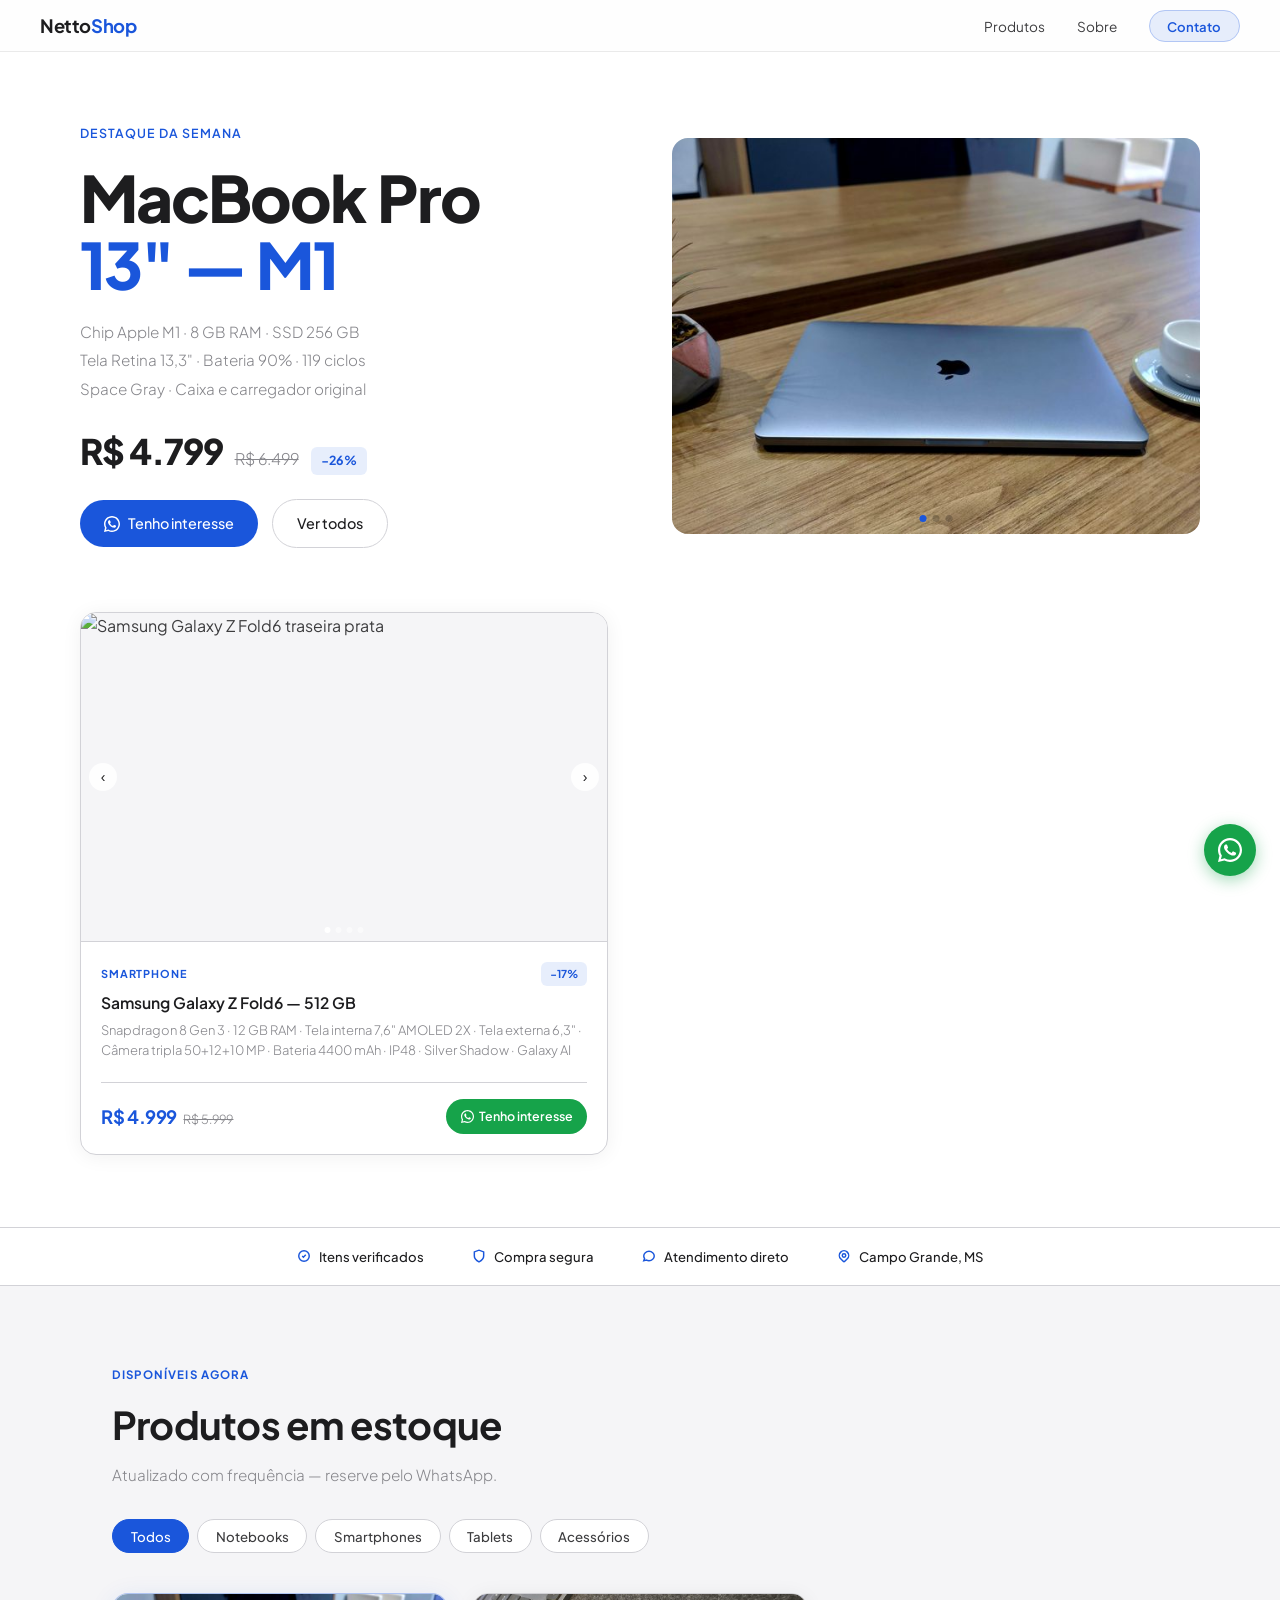
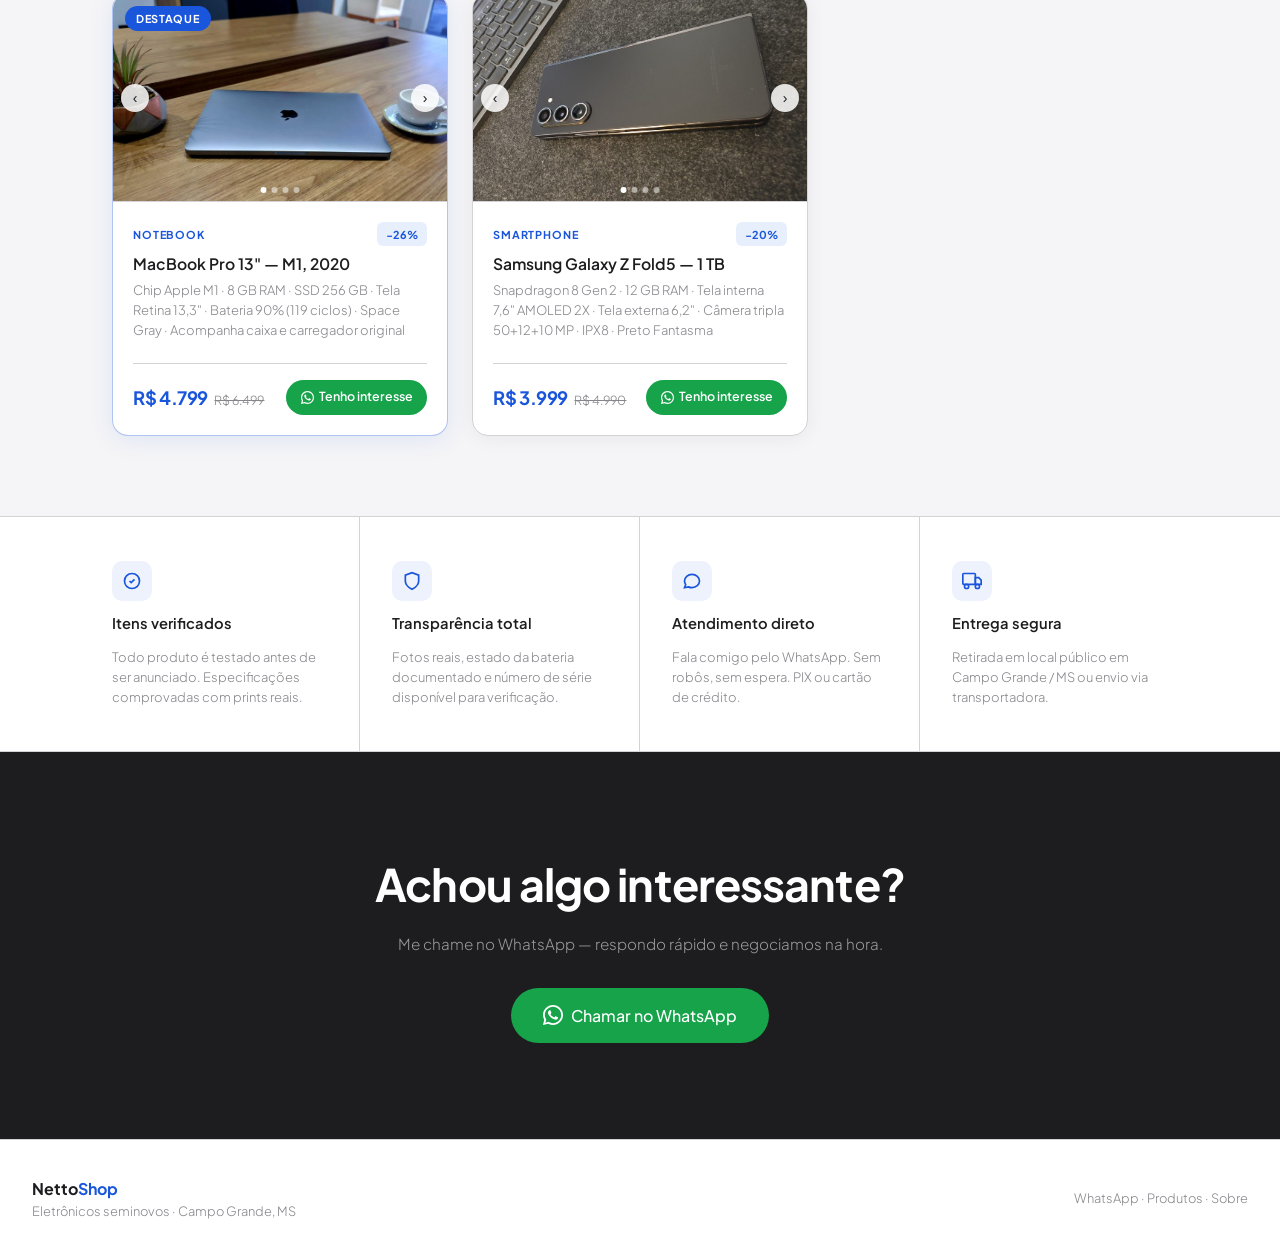
==== index.html @ ba246b99 "Update index.html" ====
<!DOCTYPE html>
<html lang="pt-BR">
<head>
<meta charset="UTF-8">
<meta name="viewport" content="width=device-width, initial-scale=1.0">
<title>NettoShop — Eletrônicos Seminovos</title>
<link rel="preconnect" href="https://fonts.googleapis.com">
<link href="https://fonts.googleapis.com/css2?family=Plus+Jakarta+Sans:wght@300;400;500;600;700;800&display=swap" rel="stylesheet">
<style>
*, *::before, *::after { box-sizing: border-box; margin: 0; padding: 0; }
:root {
  --bg:#f5f5f7; --surface:#ffffff; --text-h:#1d1d1f; --text-b:#3d3d3f; --text-m:#86868b;
  --border:#d2d2d7; --accent:#1A56DB; --accent-h:#1648C0; --accent-rgb:26,86,219;
  --green:#16a34a; --green-h:#15803d;
  --shadow:0 2px 20px rgba(0,0,0,0.06); --shadow-h:0 8px 40px rgba(0,0,0,0.10);
  --r:16px; --font:'Plus Jakarta Sans',-apple-system,BlinkMacSystemFont,sans-serif;
}
html { scroll-behavior:smooth; }
body { background:var(--bg); color:var(--text-b); font-family:var(--font); font-weight:400; line-height:1.6; -webkit-font-smoothing:antialiased; }

/* NAV */
nav { position:sticky; top:0; z-index:200; background:rgba(255,255,255,0.85); backdrop-filter:saturate(180%) blur(20px); -webkit-backdrop-filter:saturate(180%) blur(20px); border-bottom:1px solid rgba(0,0,0,0.08); padding:0 2.5rem; height:52px; display:flex; align-items:center; justify-content:space-between; }
.logo { font-size:1.15rem; font-weight:700; letter-spacing:-0.4px; color:var(--text-h); text-decoration:none; }
.logo em { font-style:normal; color:var(--accent); }
.nav-links { display:flex; gap:2rem; list-style:none; }
.nav-links a { color:var(--text-b); text-decoration:none; font-size:0.85rem; font-weight:400; transition:color .15s; }
.nav-links a:hover { color:var(--text-h); }
.nav-cta { background:rgba(var(--accent-rgb),.1) !important; color:var(--accent) !important; font-size:0.82rem !important; font-weight:600 !important; padding:0.42rem 1.1rem; border-radius:999px; border:1.5px solid rgba(var(--accent-rgb),.25) !important; transition:all .15s !important; }
.nav-cta:hover { background:rgba(var(--accent-rgb),.16) !important; }

/* HERO PRODUTO */
.hero-product { background:var(--surface); border-bottom:1px solid var(--border); padding:4.5rem 2.5rem; }
.hero-product-inner { max-width:1120px; margin:0 auto; display:grid; grid-template-columns:1fr 1fr; gap:4rem; align-items:center; }
.hero-text { display:flex; flex-direction:column; gap:1.25rem; }
.hero-eyebrow { font-size:0.78rem; font-weight:600; letter-spacing:0.08em; text-transform:uppercase; color:var(--accent); }
.hero-text h1 { font-size:clamp(2.4rem,5vw,4rem); font-weight:800; letter-spacing:-0.03em; color:var(--text-h); line-height:1.05; }
.hero-text h1 span { color:var(--accent); }
.hero-text p { font-size:0.95rem; font-weight:300; color:var(--text-m); line-height:1.85; }
.hero-price-row { display:flex; align-items:baseline; gap:0.75rem; flex-wrap:wrap; }
.hero-price { font-size:2.2rem; font-weight:800; color:var(--text-h); letter-spacing:-0.03em; }
.hero-price-old { font-size:1rem; color:var(--text-m); text-decoration:line-through; font-weight:300; }
.hero-disc { background:rgba(var(--accent-rgb),.1); color:var(--accent); font-size:0.78rem; font-weight:700; padding:0.25rem 0.65rem; border-radius:6px; }
.hero-actions { display:flex; gap:0.85rem; flex-wrap:wrap; align-items:center; }
.hero-img-wrap { border-radius:var(--r); overflow:hidden; background:var(--bg); aspect-ratio:4/3; position:relative; cursor:zoom-in; }
.hero-img-wrap img { width:100%; height:100%; object-fit:cover; transition:transform .4s; }
.hero-img-wrap:hover img { transform:scale(1.03); }
.hero-dots { position:absolute; bottom:12px; left:50%; transform:translateX(-50%); display:flex; gap:6px; }
.hd { width:7px; height:7px; border-radius:50%; background:rgba(0,0,0,0.2); cursor:pointer; transition:background .2s; }
.hd.active { background:var(--accent); }

/* BUTTONS */
.btn { display:inline-flex; align-items:center; justify-content:center; gap:0.5rem; font-family:var(--font); font-size:0.9rem; font-weight:500; padding:0.75rem 1.5rem; border-radius:999px; text-decoration:none; border:none; cursor:pointer; transition:all .18s; }
.btn-accent { background:var(--accent); color:#fff; }
.btn-accent:hover { background:var(--accent-h); transform:translateY(-1px); }
.btn-ghost { background:transparent; color:var(--text-h); border:1.5px solid var(--border); }
.btn-ghost:hover { border-color:rgba(0,0,0,0.3); }
.btn-wa { background:var(--green); color:#fff; }
.btn-wa:hover { background:var(--green-h); transform:translateY(-1px); }

/* TRUST BAR */
.trust-bar { background:var(--surface); border-bottom:1px solid var(--border); padding:1.1rem 2rem; }
.trust-inner { max-width:960px; margin:0 auto; display:flex; justify-content:center; gap:3rem; flex-wrap:wrap; }
.trust-item { display:flex; align-items:center; gap:0.5rem; font-size:0.82rem; color:var(--text-m); }
.trust-item svg { color:var(--accent); flex-shrink:0; }
.trust-item strong { color:var(--text-h); font-weight:500; }

/* SECTION */
.section { max-width:1120px; margin:0 auto; padding:5rem 2rem; }
.sec-label { font-size:0.72rem; font-weight:700; letter-spacing:0.1em; text-transform:uppercase; color:var(--accent); margin-bottom:0.6rem; }
.sec-title { font-size:clamp(1.6rem,3.5vw,2.4rem); font-weight:700; letter-spacing:-0.02em; color:var(--text-h); margin-bottom:0.5rem; }
.sec-sub { color:var(--text-m); font-size:0.95rem; font-weight:300; }

/* FILTERS */
.filters { display:flex; gap:0.5rem; flex-wrap:wrap; margin:2rem 0 2.5rem; }
.f-btn { background:var(--surface); border:1px solid var(--border); color:var(--text-b); font-family:var(--font); font-size:0.83rem; font-weight:500; padding:0.45rem 1.1rem; border-radius:999px; cursor:pointer; transition:all .18s; }
.f-btn:hover { border-color:var(--accent); color:var(--accent); }
.f-btn.active { background:var(--accent); border-color:var(--accent); color:#fff; }

/* GRID */
.grid { display:grid; grid-template-columns:repeat(auto-fill,minmax(300px,1fr)); gap:1.5rem; }

/* CARD */
.card { background:var(--surface); border:1px solid var(--border); border-radius:var(--r); overflow:hidden; display:flex; flex-direction:column; transition:box-shadow .25s,transform .25s; box-shadow:var(--shadow); }
.card:hover { box-shadow:var(--shadow-h); transform:translateY(-3px); }
.card.featured { border-color:rgba(var(--accent-rgb),.35); box-shadow:0 4px 24px rgba(var(--accent-rgb),.1); }
.card.sold { opacity:0.55; pointer-events:none; }

.card-gallery { position:relative; aspect-ratio:16/10; overflow:hidden; border-bottom:1px solid var(--border); background:var(--bg); cursor:zoom-in; }
.card-gallery img { position:absolute; inset:0; width:100%; height:100%; object-fit:cover; opacity:0; transition:opacity .35s; }
.card-gallery img.active { opacity:1; }
.gallery-dots { position:absolute; bottom:8px; left:50%; transform:translateX(-50%); display:flex; gap:5px; }
.gdot { width:6px; height:6px; border-radius:50%; background:rgba(255,255,255,0.5); cursor:pointer; transition:background .2s; }
.gdot.active { background:#fff; }
.gallery-arrow { position:absolute; top:50%; transform:translateY(-50%); background:rgba(255,255,255,0.85); border:none; border-radius:50%; width:28px; height:28px; display:flex; align-items:center; justify-content:center; cursor:pointer; font-size:14px; color:var(--text-h); transition:background .18s; z-index:2; }
.gallery-arrow:hover { background:#fff; }
.gallery-arrow.prev { left:8px; }
.gallery-arrow.next { right:8px; }
.featured-badge { position:absolute; top:12px; left:12px; background:var(--accent); color:#fff; font-size:0.68rem; font-weight:700; letter-spacing:0.06em; text-transform:uppercase; padding:0.25rem 0.7rem; border-radius:999px; z-index:3; }

.card-body { padding:1.25rem; flex:1; display:flex; flex-direction:column; gap:0.4rem; }
.card-top { display:flex; align-items:center; justify-content:space-between; }
.card-cat { font-size:0.68rem; font-weight:700; letter-spacing:0.08em; text-transform:uppercase; color:var(--accent); }
.discount-badge { background:rgba(var(--accent-rgb),.1); color:var(--accent); font-size:0.68rem; font-weight:700; padding:0.2rem 0.55rem; border-radius:6px; }
.card h3 { font-size:0.98rem; font-weight:600; color:var(--text-h); line-height:1.35; }
.card-spec { color:var(--text-m); font-size:0.81rem; font-weight:300; line-height:1.55; flex:1; }
.card-footer { margin-top:1rem; padding-top:1rem; border-top:1px solid var(--border); display:flex; align-items:center; justify-content:space-between; gap:0.75rem; }
.price-wrap { display:flex; align-items:baseline; gap:0.4rem; }
.price { font-size:1.15rem; font-weight:700; color:var(--accent); letter-spacing:-0.02em; }
.price-old { font-size:0.78rem; color:var(--text-m); text-decoration:line-through; font-weight:300; }
.btn-card { display:inline-flex; align-items:center; gap:0.3rem; background:var(--green); color:#fff; font-family:var(--font); font-size:0.78rem; font-weight:600; padding:0.48rem 0.9rem; border-radius:999px; text-decoration:none; border:none; cursor:pointer; transition:background .18s,transform .18s; white-space:nowrap; }
.btn-card:hover { background:var(--green-h); transform:scale(1.03); }

/* FEATURES */
.features-bg { background:var(--surface); border-top:1px solid var(--border); border-bottom:1px solid var(--border); }
.features-grid { display:grid; grid-template-columns:repeat(auto-fit,minmax(200px,1fr)); max-width:1120px; margin:0 auto; }
.feat { padding:2.75rem 2rem; border-right:1px solid var(--border); display:flex; flex-direction:column; align-items:flex-start; gap:0.7rem; }
.feat:last-child { border-right:none; }
.feat-icon { width:40px; height:40px; border-radius:10px; background:rgba(var(--accent-rgb),.08); display:flex; align-items:center; justify-content:center; color:var(--accent); }
.feat h4 { font-size:0.92rem; font-weight:600; color:var(--text-h); }
.feat p { font-size:0.81rem; color:var(--text-m); font-weight:300; line-height:1.55; }

/* CTA */
.cta-final { background:var(--text-h); text-align:center; padding:6rem 2rem; color:#fff; }
.cta-final h2 { font-size:clamp(1.8rem,4vw,2.8rem); font-weight:700; letter-spacing:-0.02em; margin-bottom:0.75rem; }
.cta-final p { color:rgba(255,255,255,0.55); margin-bottom:2rem; font-weight:300; font-size:0.95rem; }

/* FOOTER */
footer { background:var(--surface); border-top:1px solid var(--border); padding:2.25rem 2rem; display:flex; align-items:center; justify-content:space-between; flex-wrap:wrap; gap:1rem; }
.footer-logo { font-size:1rem; font-weight:700; color:var(--text-h); }
.footer-logo em { font-style:normal; color:var(--accent); }
footer p { font-size:0.8rem; color:var(--text-m); font-weight:300; }
footer a { color:var(--text-m); text-decoration:none; }
footer a:hover { color:var(--text-h); }

/* WA FLOAT */
.wa-float { position:fixed; bottom:1.5rem; right:1.5rem; z-index:999; width:52px; height:52px; border-radius:50%; background:var(--green); display:flex; align-items:center; justify-content:center; box-shadow:0 4px 16px rgba(22,163,74,.4); text-decoration:none; transition:transform .2s; }
.wa-float:hover { transform:scale(1.1); }

/* LIGHTBOX */
.lightbox { position:fixed; inset:0; z-index:9999; background:rgba(0,0,0,0.92); display:none; align-items:center; justify-content:center; cursor:zoom-out; }
.lightbox.open { display:flex; animation:lbIn .2s ease; }
@keyframes lbIn { from{opacity:0} to{opacity:1} }
.lightbox img { max-width:92vw; max-height:88vh; object-fit:contain; border-radius:8px; cursor:default; }
.lb-close { position:fixed; top:1.25rem; right:1.5rem; width:36px; height:36px; border-radius:50%; background:rgba(255,255,255,0.15); border:none; color:#fff; font-size:1.2rem; cursor:pointer; display:flex; align-items:center; justify-content:center; transition:background .18s; }
.lb-close:hover { background:rgba(255,255,255,0.28); }
.lb-prev, .lb-next { position:fixed; top:50%; transform:translateY(-50%); background:rgba(255,255,255,0.15); border:none; color:#fff; font-size:1.5rem; width:44px; height:44px; border-radius:50%; cursor:pointer; display:flex; align-items:center; justify-content:center; transition:background .18s; }
.lb-prev { left:1.25rem; } .lb-next { right:1.25rem; }
.lb-prev:hover, .lb-next:hover { background:rgba(255,255,255,0.28); }
.lb-counter { position:fixed; bottom:1.25rem; left:50%; transform:translateX(-50%); color:rgba(255,255,255,0.6); font-size:0.82rem; }

/* RESPONSIVE */
@media(max-width:800px){
  .hero-product-inner { grid-template-columns:1fr; gap:2rem; }
  .hero-product { padding:3rem 1.25rem; }
  .hero-img-wrap { max-width:460px; margin:0 auto; width:100%; }
}
@media(max-width:700px){
  nav { padding:0 1.25rem; } .nav-links { display:none; }
  .section { padding:3.5rem 1.25rem; }
  .grid { grid-template-columns:1fr 1fr; gap:1rem; }
  .feat { border-right:none; border-bottom:1px solid var(--border); padding:2rem 1.25rem; }
  .feat:last-child { border-bottom:none; }
  footer { flex-direction:column; text-align:center; }
  .trust-inner { gap:1.25rem; }
}
@media(max-width:420px){ .grid { grid-template-columns:1fr; } }

@keyframes fadeUp{from{opacity:0;transform:translateY(18px)}to{opacity:1;transform:translateY(0)}}
.hero-eyebrow{animation:fadeUp .5s ease both}
.hero-text h1{animation:fadeUp .5s .08s ease both}
.hero-text p{animation:fadeUp .5s .16s ease both}
.hero-price-row{animation:fadeUp .5s .22s ease both}
.hero-actions{animation:fadeUp .5s .28s ease both}
.hero-img-wrap{animation:fadeUp .6s .1s ease both}
</style>
</head>
<body>

<!-- NAV -->
<nav>
  <a href="#" class="logo">Netto<em>Shop</em></a>
  <ul class="nav-links">
    <li><a href="#produtos">Produtos</a></li>
    <li><a href="#sobre">Sobre</a></li>
    <li><a href="https://wa.me/5567999778448?text=Olá! Vi o NettoShop e gostaria de saber mais." target="_blank" class="nav-cta">Contato</a></li>
  </ul>
</nav>

<!-- HERO PRODUTO — MacBook Pro M1 -->
<section class="hero-product">
  <div class="hero-product-inner">
    <div class="hero-text">
      <span class="hero-eyebrow">Destaque da semana</span>
      <h1>MacBook Pro<br><span>13" — M1</span></h1>
      <p>Chip Apple M1 · 8 GB RAM · SSD 256 GB<br>Tela Retina 13,3" · Bateria 90% · 119 ciclos<br>Space Gray · Caixa e carregador original</p>
      <div class="hero-price-row">
        <span class="hero-price">R$ 4.799</span>
        <span class="hero-price-old">R$ 6.499</span>
        <span class="hero-disc">−26%</span>
      </div>
      <div class="hero-actions">
        <a href="https://wa.me/5567999778448?text=Olá, Horace! Tenho interesse no MacBook Pro M1 13%22 — R$4.799." target="_blank" class="btn btn-accent">
          <svg width="16" height="16" viewBox="0 0 24 24" fill="currentColor"><path d="M17.472 14.382c-.297-.149-1.758-.867-2.03-.967-.273-.099-.471-.148-.67.15-.197.297-.767.966-.94 1.164-.173.199-.347.223-.644.075-.297-.15-1.255-.463-2.39-1.475-.883-.788-1.48-1.761-1.653-2.059-.173-.297-.018-.458.13-.606.134-.133.298-.347.446-.52.149-.174.198-.298.298-.497.099-.198.05-.371-.025-.52-.075-.149-.669-1.612-.916-2.207-.242-.579-.487-.5-.669-.51-.173-.008-.371-.01-.57-.01-.198 0-.52.074-.792.372-.272.297-1.04 1.016-1.04 2.479 0 1.462 1.065 2.875 1.213 3.074.149.198 2.096 3.2 5.077 4.487.709.306 1.262.489 1.694.625.712.227 1.36.195 1.871.118.571-.085 1.758-.719 2.006-1.413.248-.694.248-1.289.173-1.413-.074-.124-.272-.198-.57-.347z"/><path d="M12 0C5.373 0 0 5.373 0 12c0 2.091.536 4.06 1.479 5.775L0 24l6.388-1.448A11.934 11.934 0 0012 24c6.627 0 12-5.373 12-12S18.627 0 12 0zm0 21.818a9.817 9.817 0 01-5.002-1.372l-.359-.214-3.72.976.99-3.624-.234-.373A9.818 9.818 0 012.182 12C2.182 6.58 6.58 2.182 12 2.182S21.818 6.58 21.818 12 17.42 21.818 12 21.818z"/></svg>
          Tenho interesse
        </a>
        <a href="#produtos" class="btn btn-ghost">Ver todos</a>
      </div>
    </div>
    <div class="hero-img-wrap" onclick="cycleHeroImg()">
      <img src="macbook-fechado.jpg" alt="MacBook Pro M1" id="hero-img">
      <div class="hero-dots">
        <span class="hd active" onclick="setHeroImg(0,event)"></span>
        <span class="hd" onclick="setHeroImg(1,event)"></span>
        <span class="hd" onclick="setHeroImg(2,event)"></span>
      </div>
    </div>

    <!-- Samsung Galaxy Z Fold6 -->
    <div class="card" data-cat="smartphone" data-price="4999" data-orig="5999">
      <div class="card-gallery" id="gal-2">
        <img src="zfold6-1.jpg" alt="Samsung Galaxy Z Fold6 traseira prata" class="active">
        <img src="zfold6-2.jpg" alt="Samsung Galaxy Z Fold6 tela externa">
        <img src="zfold6-3.jpg" alt="Samsung Galaxy Z Fold6 tela interna aberta">
        <img src="zfold6-4.jpg" alt="Samsung Galaxy Z Fold6 lateral">
        <button class="gallery-arrow prev" onclick="galPrev('gal-2',event)">&#8249;</button>
        <button class="gallery-arrow next" onclick="galNext('gal-2',event)">&#8250;</button>
        <div class="gallery-dots">
          <div class="gdot active" onclick="galGo('gal-2',0,event)"></div>
          <div class="gdot" onclick="galGo('gal-2',1,event)"></div>
          <div class="gdot" onclick="galGo('gal-2',2,event)"></div>
          <div class="gdot" onclick="galGo('gal-2',3,event)"></div>
        </div>
      </div>
      <div class="card-body">
        <div class="card-top"><span class="card-cat">Smartphone</span><span class="discount-badge">−17%</span></div>
        <h3>Samsung Galaxy Z Fold6 — 512 GB</h3>
        <p class="card-spec">Snapdragon 8 Gen 3 · 12 GB RAM · Tela interna 7,6" AMOLED 2X · Tela externa 6,3" · Câmera tripla 50+12+10 MP · Bateria 4400 mAh · IP48 · Silver Shadow · Galaxy AI</p>
        <div class="card-footer">
          <div class="price-wrap"><span class="price">R$ 4.999</span><span class="price-old">R$ 5.999</span></div>
          <a href="https://wa.me/5567999778448?text=Olá, Horace! Tenho interesse no Samsung Galaxy Z Fold6 512GB — R$4.999." target="_blank" class="btn-card">
            <svg width="13" height="13" viewBox="0 0 24 24" fill="currentColor"><path d="M17.472 14.382c-.297-.149-1.758-.867-2.03-.967-.273-.099-.471-.148-.67.15-.197.297-.767.966-.94 1.164-.173.199-.347.223-.644.075-.297-.15-1.255-.463-2.39-1.475-.883-.788-1.48-1.761-1.653-2.059-.173-.297-.018-.458.13-.606.134-.133.298-.347.446-.52.149-.174.198-.298.298-.497.099-.198.05-.371-.025-.52-.075-.149-.669-1.612-.916-2.207-.242-.579-.487-.5-.669-.51-.173-.008-.371-.01-.57-.01-.198 0-.52.074-.792.372-.272.297-1.04 1.016-1.04 2.479 0 1.462 1.065 2.875 1.213 3.074.149.198 2.096 3.2 5.077 4.487.709.306 1.262.489 1.694.625.712.227 1.36.195 1.871.118.571-.085 1.758-.719 2.006-1.413.248-.694.248-1.289.173-1.413-.074-.124-.272-.198-.57-.347z"/><path d="M12 0C5.373 0 0 5.373 0 12c0 2.091.536 4.06 1.479 5.775L0 24l6.388-1.448A11.934 11.934 0 0012 24c6.627 0 12-5.373 12-12S18.627 0 12 0zm0 21.818a9.817 9.817 0 01-5.002-1.372l-.359-.214-3.72.976.99-3.624-.234-.373A9.818 9.818 0 012.182 12C2.182 6.58 6.58 2.182 12 2.182S21.818 6.58 21.818 12 17.42 21.818 12 21.818z"/></svg>
            Tenho interesse
          </a>
        </div>
      </div>
    </div>

  </div>
</section>

<!-- TRUST BAR -->
<div class="trust-bar">
  <div class="trust-inner">
    <span class="trust-item"><svg width="14" height="14" viewBox="0 0 24 24" fill="none" stroke="currentColor" stroke-width="2.5"><path d="M9 12l2 2 4-4m6 2a9 9 0 11-18 0 9 9 0 0118 0z"/></svg><strong>Itens verificados</strong></span>
    <span class="trust-item"><svg width="14" height="14" viewBox="0 0 24 24" fill="none" stroke="currentColor" stroke-width="2.5"><path d="M12 22s8-4 8-10V5l-8-3-8 3v7c0 6 8 10 8 10z"/></svg><strong>Compra segura</strong></span>
    <span class="trust-item"><svg width="14" height="14" viewBox="0 0 24 24" fill="none" stroke="currentColor" stroke-width="2.5"><path d="M8 12h.01M12 12h.01M16 12h.01M21 12c0 4.418-4.03 8-9 8a9.863 9.863 0 01-4.255-.949L3 20l1.395-3.72C3.512 15.042 3 13.574 3 12c0-4.418 4.03-8 9-8s9 3.582 9 8z"/></svg><strong>Atendimento direto</strong></span>
    <span class="trust-item"><svg width="14" height="14" viewBox="0 0 24 24" fill="none" stroke="currentColor" stroke-width="2.5"><path d="M17.657 16.657L13.414 20.9a2 2 0 01-2.827 0l-4.244-4.243a8 8 0 1111.314 0z"/><path d="M15 11a3 3 0 11-6 0 3 3 0 016 0z"/></svg><strong>Campo Grande, MS</strong></span>
  </div>
</div>

<!-- PRODUTOS -->
<section class="section" id="produtos">
  <p class="sec-label">Disponíveis agora</p>
  <h2 class="sec-title">Produtos em estoque</h2>
  <p class="sec-sub">Atualizado com frequência — reserve pelo WhatsApp.</p>
  <div class="filters">
    <button class="f-btn active" onclick="filtrar('todos',this)">Todos</button>
    <button class="f-btn" onclick="filtrar('notebook',this)">Notebooks</button>
    <button class="f-btn" onclick="filtrar('smartphone',this)">Smartphones</button>
    <button class="f-btn" onclick="filtrar('tablet',this)">Tablets</button>
    <button class="f-btn" onclick="filtrar('acessorio',this)">Acessórios</button>
  </div>
  <div class="grid" id="grid">

    <!-- MacBook Pro M1 -->
    <div class="card featured" data-cat="notebook" data-price="4799" data-orig="6499">
      <div class="card-gallery" id="gal-0">
        <span class="featured-badge">Destaque</span>
        <img src="macbook-fechado.jpg" alt="MacBook Pro M1 fechado" class="active">
        <img src="macbook-aberto.jpg" alt="MacBook Pro M1 aberto">
        <img src="macbook-info.jpg" alt="Especificações MacBook Pro M1">
        <img src="macbook-bateria.jpg" alt="Bateria MacBook Pro M1">
        <button class="gallery-arrow prev" onclick="galPrev('gal-0',event)">&#8249;</button>
        <button class="gallery-arrow next" onclick="galNext('gal-0',event)">&#8250;</button>
        <div class="gallery-dots">
          <div class="gdot active" onclick="galGo('gal-0',0,event)"></div>
          <div class="gdot" onclick="galGo('gal-0',1,event)"></div>
          <div class="gdot" onclick="galGo('gal-0',2,event)"></div>
          <div class="gdot" onclick="galGo('gal-0',3,event)"></div>
        </div>
      </div>
      <div class="card-body">
        <div class="card-top"><span class="card-cat">Notebook</span><span class="discount-badge">−26%</span></div>
        <h3>MacBook Pro 13" — M1, 2020</h3>
        <p class="card-spec">Chip Apple M1 · 8 GB RAM · SSD 256 GB · Tela Retina 13,3" · Bateria 90% (119 ciclos) · Space Gray · Acompanha caixa e carregador original</p>
        <div class="card-footer">
          <div class="price-wrap"><span class="price">R$ 4.799</span><span class="price-old">R$ 6.499</span></div>
          <a href="https://wa.me/5567999778448?text=Olá, Horace! Tenho interesse no MacBook Pro M1 13%22 — R$4.799." target="_blank" class="btn-card"><svg width="13" height="13" viewBox="0 0 24 24" fill="currentColor"><path d="M17.472 14.382c-.297-.149-1.758-.867-2.03-.967-.273-.099-.471-.148-.67.15-.197.297-.767.966-.94 1.164-.173.199-.347.223-.644.075-.297-.15-1.255-.463-2.39-1.475-.883-.788-1.48-1.761-1.653-2.059-.173-.297-.018-.458.13-.606.134-.133.298-.347.446-.52.149-.174.198-.298.298-.497.099-.198.05-.371-.025-.52-.075-.149-.669-1.612-.916-2.207-.242-.579-.487-.5-.669-.51-.173-.008-.371-.01-.57-.01-.198 0-.52.074-.792.372-.272.297-1.04 1.016-1.04 2.479 0 1.462 1.065 2.875 1.213 3.074.149.198 2.096 3.2 5.077 4.487.709.306 1.262.489 1.694.625.712.227 1.36.195 1.871.118.571-.085 1.758-.719 2.006-1.413.248-.694.248-1.289.173-1.413-.074-.124-.272-.198-.57-.347z"/><path d="M12 0C5.373 0 0 5.373 0 12c0 2.091.536 4.06 1.479 5.775L0 24l6.388-1.448A11.934 11.934 0 0012 24c6.627 0 12-5.373 12-12S18.627 0 12 0zm0 21.818a9.817 9.817 0 01-5.002-1.372l-.359-.214-3.72.976.99-3.624-.234-.373A9.818 9.818 0 012.182 12C2.182 6.58 6.58 2.182 12 2.182S21.818 6.58 21.818 12 17.42 21.818 12 21.818z"/></svg>Tenho interesse</a>
        </div>
      </div>
    </div>

    <!-- Samsung Galaxy Z Fold5 -->
    <div class="card" data-cat="smartphone" data-price="3999" data-orig="4990">
      <div class="card-gallery" id="gal-1">
        <img src="zfold5-traseira.jpg" alt="Samsung Galaxy Z Fold5 traseira" class="active">
        <img src="zfold5-frente.jpg" alt="Samsung Galaxy Z Fold5 frente">
        <img src="zfold5-aberto.jpg" alt="Samsung Galaxy Z Fold5 aberto tela interna">
        <img src="zfold5-aberto2.jpg" alt="Samsung Galaxy Z Fold5 aberto completo">
        <button class="gallery-arrow prev" onclick="galPrev('gal-1',event)">&#8249;</button>
        <button class="gallery-arrow next" onclick="galNext('gal-1',event)">&#8250;</button>
        <div class="gallery-dots">
          <div class="gdot active" onclick="galGo('gal-1',0,event)"></div>
          <div class="gdot" onclick="galGo('gal-1',1,event)"></div>
          <div class="gdot" onclick="galGo('gal-1',2,event)"></div>
          <div class="gdot" onclick="galGo('gal-1',3,event)"></div>
        </div>
      </div>
      <div class="card-body">
        <div class="card-top"><span class="card-cat">Smartphone</span><span class="discount-badge">−20%</span></div>
        <h3>Samsung Galaxy Z Fold5 — 1 TB</h3>
        <p class="card-spec">Snapdragon 8 Gen 2 · 12 GB RAM · Tela interna 7,6" AMOLED 2X · Tela externa 6,2" · Câmera tripla 50+12+10 MP · IPX8 · Preto Fantasma</p>
        <div class="card-footer">
          <div class="price-wrap"><span class="price">R$ 3.999</span><span class="price-old">R$ 4.990</span></div>
          <a href="https://wa.me/5567999778448?text=Olá, Horace! Tenho interesse no Samsung Galaxy Z Fold5 1TB — R$3.999." target="_blank" class="btn-card"><svg width="13" height="13" viewBox="0 0 24 24" fill="currentColor"><path d="M17.472 14.382c-.297-.149-1.758-.867-2.03-.967-.273-.099-.471-.148-.67.15-.197.297-.767.966-.94 1.164-.173.199-.347.223-.644.075-.297-.15-1.255-.463-2.39-1.475-.883-.788-1.48-1.761-1.653-2.059-.173-.297-.018-.458.13-.606.134-.133.298-.347.446-.52.149-.174.198-.298.298-.497.099-.198.05-.371-.025-.52-.075-.149-.669-1.612-.916-2.207-.242-.579-.487-.5-.669-.51-.173-.008-.371-.01-.57-.01-.198 0-.52.074-.792.372-.272.297-1.04 1.016-1.04 2.479 0 1.462 1.065 2.875 1.213 3.074.149.198 2.096 3.2 5.077 4.487.709.306 1.262.489 1.694.625.712.227 1.36.195 1.871.118.571-.085 1.758-.719 2.006-1.413.248-.694.248-1.289.173-1.413-.074-.124-.272-.198-.57-.347z"/><path d="M12 0C5.373 0 0 5.373 0 12c0 2.091.536 4.06 1.479 5.775L0 24l6.388-1.448A11.934 11.934 0 0012 24c6.627 0 12-5.373 12-12S18.627 0 12 0zm0 21.818a9.817 9.817 0 01-5.002-1.372l-.359-.214-3.72.976.99-3.624-.234-.373A9.818 9.818 0 012.182 12C2.182 6.58 6.58 2.182 12 2.182S21.818 6.58 21.818 12 17.42 21.818 12 21.818z"/></svg>Tenho interesse</a>
        </div>
      </div>
    </div>

  </div>
</section>

<!-- FEATURES -->
<div class="features-bg" id="sobre">
  <div class="features-grid">
    <div class="feat">
      <div class="feat-icon"><svg width="20" height="20" viewBox="0 0 24 24" fill="none" stroke="currentColor" stroke-width="2"><path d="M9 12l2 2 4-4m6 2a9 9 0 11-18 0 9 9 0 0118 0z"/></svg></div>
      <h4>Itens verificados</h4>
      <p>Todo produto é testado antes de ser anunciado. Especificações comprovadas com prints reais.</p>
    </div>
    <div class="feat">
      <div class="feat-icon"><svg width="20" height="20" viewBox="0 0 24 24" fill="none" stroke="currentColor" stroke-width="2"><path d="M12 22s8-4 8-10V5l-8-3-8 3v7c0 6 8 10 8 10z"/></svg></div>
      <h4>Transparência total</h4>
      <p>Fotos reais, estado da bateria documentado e número de série disponível para verificação.</p>
    </div>
    <div class="feat">
      <div class="feat-icon"><svg width="20" height="20" viewBox="0 0 24 24" fill="none" stroke="currentColor" stroke-width="2"><path d="M8 12h.01M12 12h.01M16 12h.01M21 12c0 4.418-4.03 8-9 8a9.863 9.863 0 01-4.255-.949L3 20l1.395-3.72C3.512 15.042 3 13.574 3 12c0-4.418 4.03-8 9-8s9 3.582 9 8z"/></svg></div>
      <h4>Atendimento direto</h4>
      <p>Fala comigo pelo WhatsApp. Sem robôs, sem espera. PIX ou cartão de crédito.</p>
    </div>
    <div class="feat">
      <div class="feat-icon"><svg width="20" height="20" viewBox="0 0 24 24" fill="none" stroke="currentColor" stroke-width="2"><rect x="1" y="3" width="15" height="13" rx="1"/><path d="M16 8h4l3 3v5h-7V8z"/><circle cx="5.5" cy="18.5" r="2.5"/><circle cx="18.5" cy="18.5" r="2.5"/></svg></div>
      <h4>Entrega segura</h4>
      <p>Retirada em local público em Campo Grande / MS ou envio via transportadora.</p>
    </div>
  </div>
</div>

<!-- CTA FINAL -->
<section class="cta-final">
  <h2>Achou algo interessante?</h2>
  <p>Me chame no WhatsApp — respondo rápido e negociamos na hora.</p>
  <a href="https://wa.me/5567999778448?text=Olá, Horace! Vi o NettoShop e gostaria de mais informações." target="_blank" class="btn btn-wa" style="font-size:1rem;padding:0.9rem 2rem;">
    <svg width="20" height="20" viewBox="0 0 24 24" fill="currentColor"><path d="M17.472 14.382c-.297-.149-1.758-.867-2.03-.967-.273-.099-.471-.148-.67.15-.197.297-.767.966-.94 1.164-.173.199-.347.223-.644.075-.297-.15-1.255-.463-2.39-1.475-.883-.788-1.48-1.761-1.653-2.059-.173-.297-.018-.458.13-.606.134-.133.298-.347.446-.52.149-.174.198-.298.298-.497.099-.198.05-.371-.025-.52-.075-.149-.669-1.612-.916-2.207-.242-.579-.487-.5-.669-.51-.173-.008-.371-.01-.57-.01-.198 0-.52.074-.792.372-.272.297-1.04 1.016-1.04 2.479 0 1.462 1.065 2.875 1.213 3.074.149.198 2.096 3.2 5.077 4.487.709.306 1.262.489 1.694.625.712.227 1.36.195 1.871.118.571-.085 1.758-.719 2.006-1.413.248-.694.248-1.289.173-1.413-.074-.124-.272-.198-.57-.347z"/><path d="M12 0C5.373 0 0 5.373 0 12c0 2.091.536 4.06 1.479 5.775L0 24l6.388-1.448A11.934 11.934 0 0012 24c6.627 0 12-5.373 12-12S18.627 0 12 0zm0 21.818a9.817 9.817 0 01-5.002-1.372l-.359-.214-3.72.976.99-3.624-.234-.373A9.818 9.818 0 012.182 12C2.182 6.58 6.58 2.182 12 2.182S21.818 6.58 21.818 12 17.42 21.818 12 21.818z"/></svg>
    Chamar no WhatsApp
  </a>
</section>

<!-- FOOTER -->
<footer>
  <div>
    <div class="footer-logo">Netto<em>Shop</em></div>
    <p>Eletrônicos seminovos · Campo Grande, MS</p>
  </div>
  <p><a href="https://wa.me/5567999778448">WhatsApp</a> · <a href="#produtos">Produtos</a> · <a href="#sobre">Sobre</a></p>
</footer>

<!-- WA FLOAT -->
<a class="wa-float" href="https://wa.me/5567999778448?text=Olá! Vi o NettoShop e quero saber mais." target="_blank">
  <svg width="24" height="24" viewBox="0 0 24 24" fill="white"><path d="M17.472 14.382c-.297-.149-1.758-.867-2.03-.967-.273-.099-.471-.148-.67.15-.197.297-.767.966-.94 1.164-.173.199-.347.223-.644.075-.297-.15-1.255-.463-2.39-1.475-.883-.788-1.48-1.761-1.653-2.059-.173-.297-.018-.458.13-.606.134-.133.298-.347.446-.52.149-.174.198-.298.298-.497.099-.198.05-.371-.025-.52-.075-.149-.669-1.612-.916-2.207-.242-.579-.487-.5-.669-.51-.173-.008-.371-.01-.57-.01-.198 0-.52.074-.792.372-.272.297-1.04 1.016-1.04 2.479 0 1.462 1.065 2.875 1.213 3.074.149.198 2.096 3.2 5.077 4.487.709.306 1.262.489 1.694.625.712.227 1.36.195 1.871.118.571-.085 1.758-.719 2.006-1.413.248-.694.248-1.289.173-1.413-.074-.124-.272-.198-.57-.347z"/><path d="M12 0C5.373 0 0 5.373 0 12c0 2.091.536 4.06 1.479 5.775L0 24l6.388-1.448A11.934 11.934 0 0012 24c6.627 0 12-5.373 12-12S18.627 0 12 0zm0 21.818a9.817 9.817 0 01-5.002-1.372l-.359-.214-3.72.976.99-3.624-.234-.373A9.818 9.818 0 012.182 12C2.182 6.58 6.58 2.182 12 2.182S21.818 6.58 21.818 12 17.42 21.818 12 21.818z"/></svg>
</a>

<!-- LIGHTBOX -->
<div class="lightbox" id="lightbox" onclick="lbClose(event)">
  <button class="lb-close" onclick="closeLb()">&#10005;</button>
  <button class="lb-prev" onclick="lbNav(-1,event)">&#8249;</button>
  <img id="lb-img" src="" alt="">
  <button class="lb-next" onclick="lbNav(1,event)">&#8250;</button>
  <div class="lb-counter" id="lb-counter"></div>
</div>

<script>
// filter
function filtrar(cat, btn) {
  document.querySelectorAll('.f-btn').forEach(b => b.classList.remove('active'));
  btn.classList.add('active');
  document.querySelectorAll('#grid .card').forEach(c => {
    c.style.display = (cat === 'todos' || c.dataset.cat === cat) ? 'flex' : 'none';
  });
}

// gallery
function galSet(id, idx) {
  const g = document.getElementById(id);
  g.querySelectorAll('img').forEach((img,i) => img.classList.toggle('active', i===idx));
  g.querySelectorAll('.gdot').forEach((d,i) => d.classList.toggle('active', i===idx));
  g._idx = idx;
}
function galNext(id,e){ e.stopPropagation(); const g=document.getElementById(id); galSet(id,((g._idx||0)+1)%g.querySelectorAll('img').length); }
function galPrev(id,e){ e.stopPropagation(); const g=document.getElementById(id); const n=g.querySelectorAll('img').length; galSet(id,((g._idx||0)-1+n)%n); }
function galGo(id,i,e){ e.stopPropagation(); galSet(id,i); }
document.querySelectorAll('.card-gallery').forEach(g => { g._idx=0; });

// lightbox
let lbImgs=[], lbIdx=0;
function openLb(imgs,idx){ lbImgs=imgs; lbIdx=idx; document.getElementById('lightbox').classList.add('open'); document.body.style.overflow='hidden'; lbShow(); }
function lbShow(){ document.getElementById('lb-img').src=lbImgs[lbIdx]; document.getElementById('lb-counter').textContent=(lbIdx+1)+' / '+lbImgs.length; }
function lbNav(dir,e){ e.stopPropagation(); lbIdx=(lbIdx+dir+lbImgs.length)%lbImgs.length; lbShow(); }
function closeLb(){ document.getElementById('lightbox').classList.remove('open'); document.body.style.overflow=''; }
function lbClose(e){ if(e.target===document.getElementById('lightbox')) closeLb(); }
document.addEventListener('keydown',e=>{ if(!document.getElementById('lightbox').classList.contains('open')) return; if(e.key==='Escape') closeLb(); if(e.key==='ArrowRight') lbNav(1,e); if(e.key==='ArrowLeft') lbNav(-1,e); });
document.querySelectorAll('.card-gallery').forEach(g=>{
  const imgs=Array.from(g.querySelectorAll('img')).map(i=>i.src);
  g.addEventListener('click',function(e){
    if(e.target.closest('.gallery-arrow')||e.target.classList.contains('gdot')) return;
    openLb(imgs,g._idx||0);
  });
});

// hero image cycle
const heroImgs=['macbook-fechado.jpg','macbook-aberto.jpg','macbook-info.jpg'];
let heroIdx=0;
function setHeroImg(i,e){ if(e){e.stopPropagation();} heroIdx=i; document.getElementById('hero-img').src=heroImgs[i]; document.querySelectorAll('.hd').forEach((d,j)=>d.classList.toggle('active',j===i)); }
function cycleHeroImg(){ heroIdx=(heroIdx+1)%heroImgs.length; setHeroImg(heroIdx,null); }
</script>
</body>
</html>
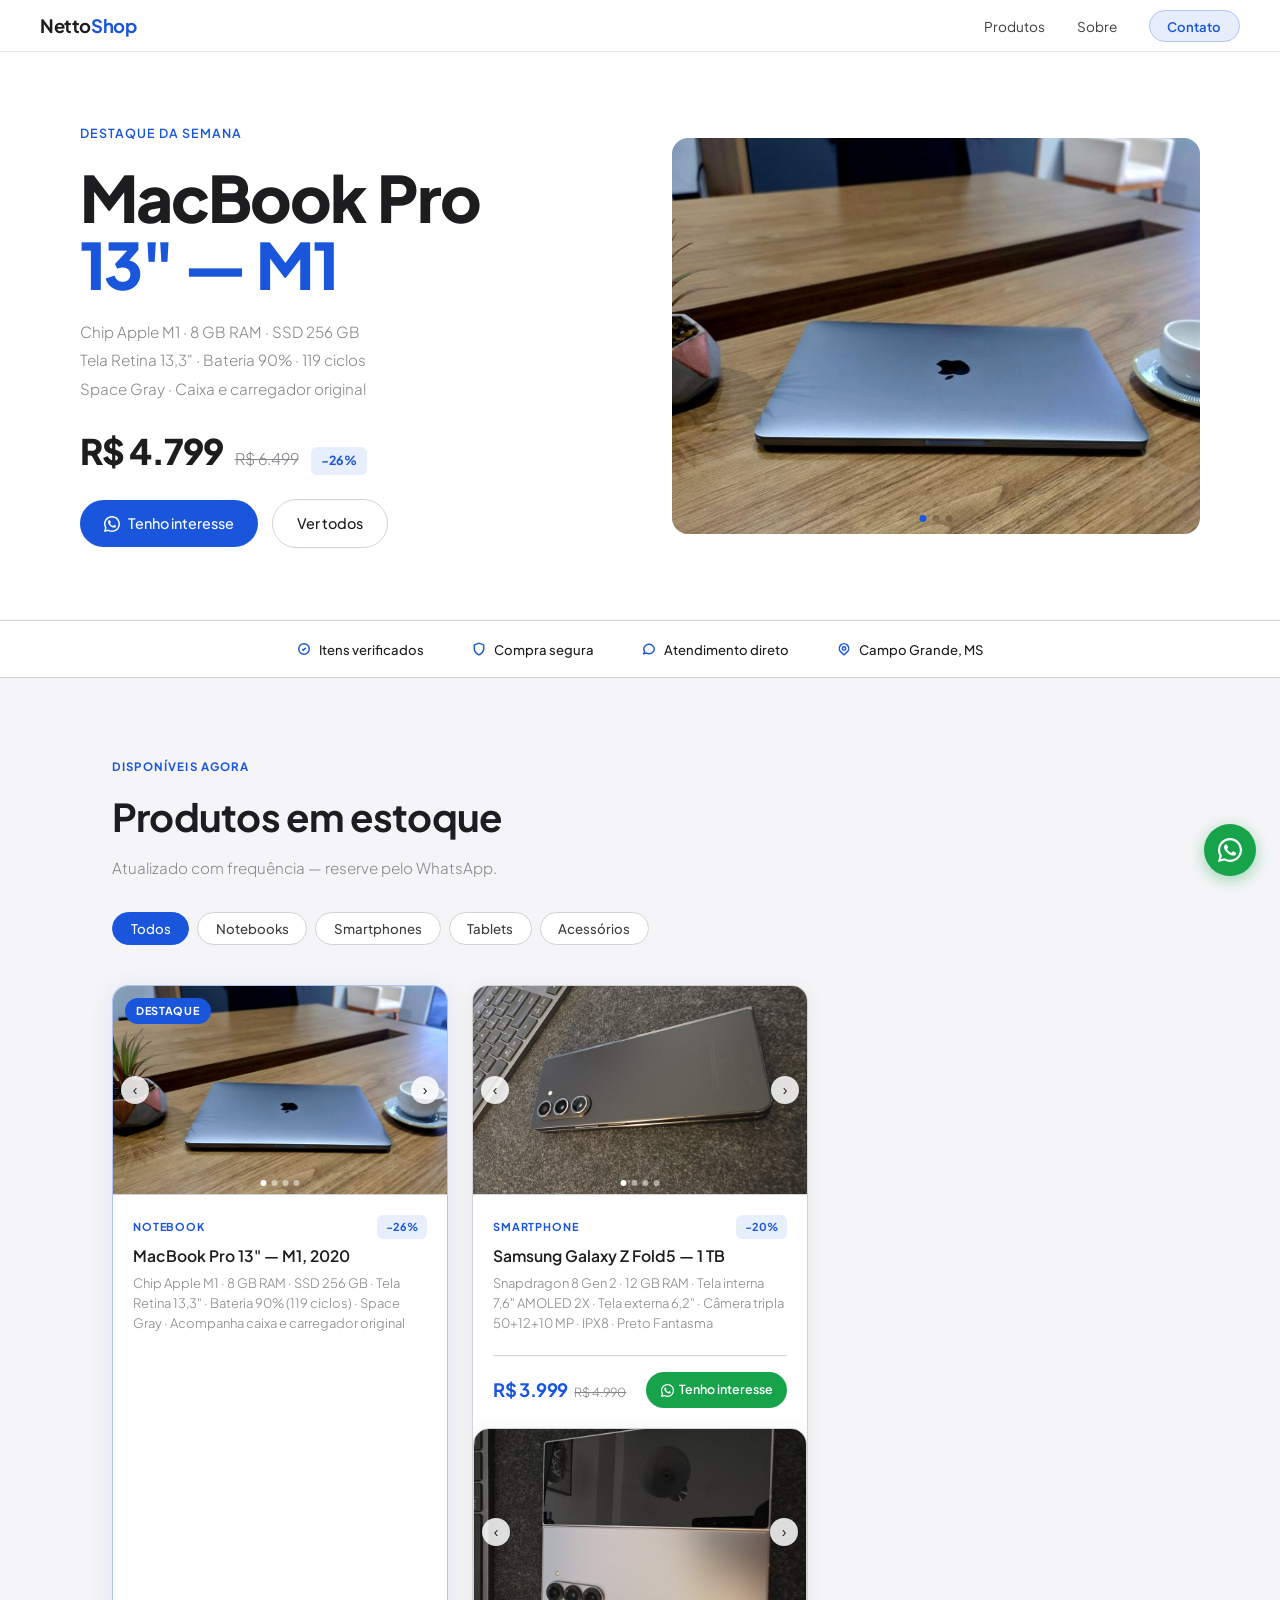
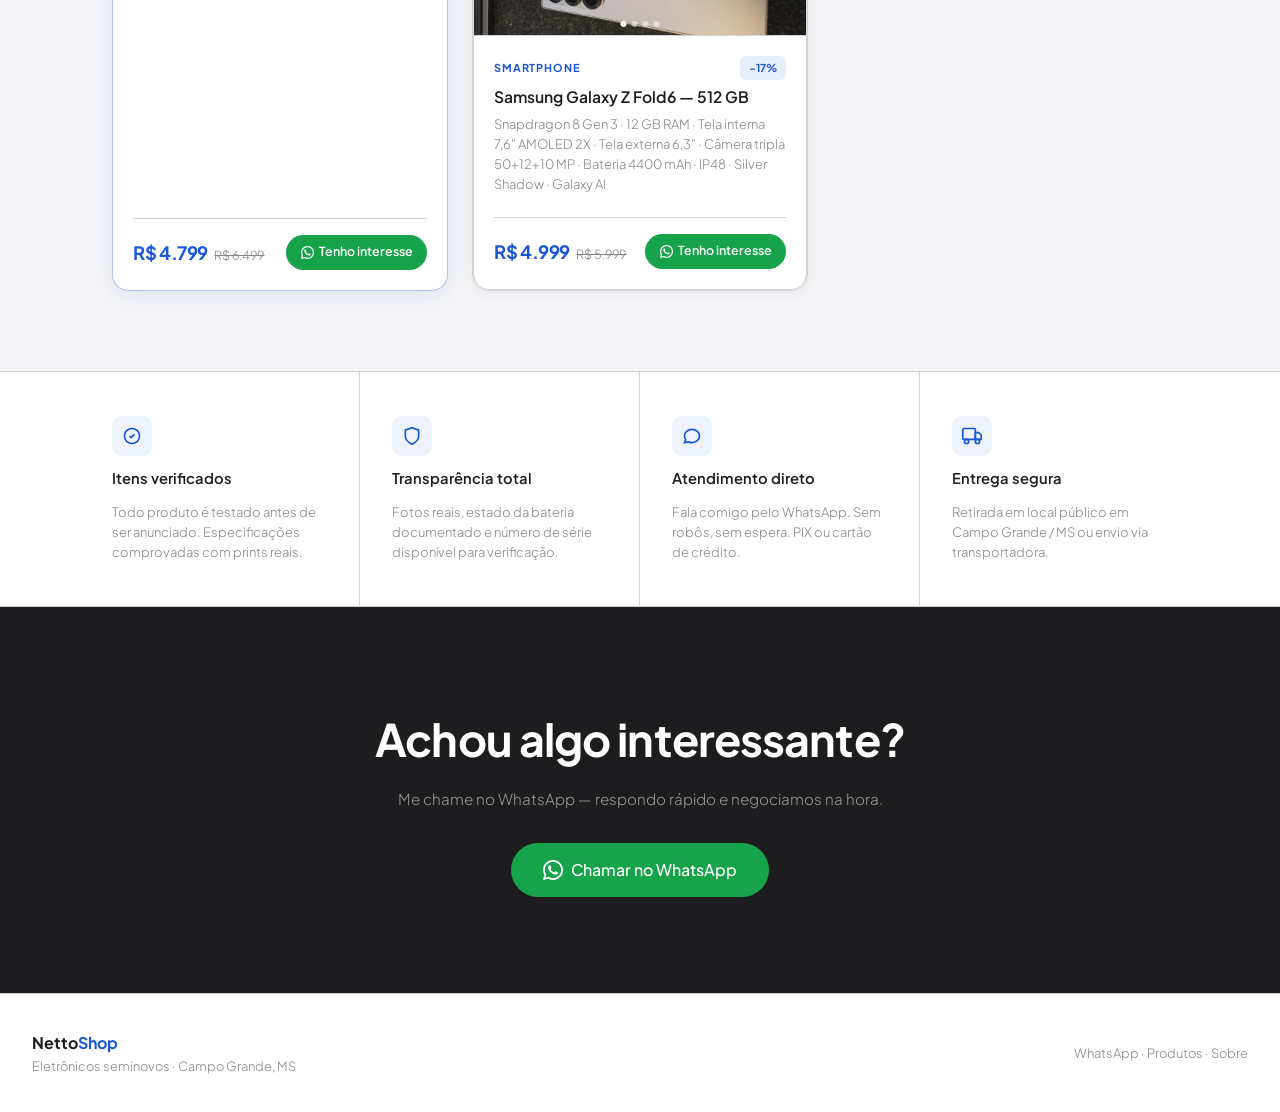
==== commit ebdc31f5: "Update index.html" ====
--- a/index.html
+++ b/index.html
@@ -215,35 +215,6 @@
       </div>
     </div>
 
-    <!-- Samsung Galaxy Z Fold6 -->
-    <div class="card" data-cat="smartphone" data-price="4999" data-orig="5999">
-      <div class="card-gallery" id="gal-2">
-        <img src="zfold6-1.jpg" alt="Samsung Galaxy Z Fold6 traseira prata" class="active">
-        <img src="zfold6-2.jpg" alt="Samsung Galaxy Z Fold6 tela externa">
-        <img src="zfold6-3.jpg" alt="Samsung Galaxy Z Fold6 tela interna aberta">
-        <img src="zfold6-4.jpg" alt="Samsung Galaxy Z Fold6 lateral">
-        <button class="gallery-arrow prev" onclick="galPrev('gal-2',event)">&#8249;</button>
-        <button class="gallery-arrow next" onclick="galNext('gal-2',event)">&#8250;</button>
-        <div class="gallery-dots">
-          <div class="gdot active" onclick="galGo('gal-2',0,event)"></div>
-          <div class="gdot" onclick="galGo('gal-2',1,event)"></div>
-          <div class="gdot" onclick="galGo('gal-2',2,event)"></div>
-          <div class="gdot" onclick="galGo('gal-2',3,event)"></div>
-        </div>
-      </div>
-      <div class="card-body">
-        <div class="card-top"><span class="card-cat">Smartphone</span><span class="discount-badge">−17%</span></div>
-        <h3>Samsung Galaxy Z Fold6 — 512 GB</h3>
-        <p class="card-spec">Snapdragon 8 Gen 3 · 12 GB RAM · Tela interna 7,6" AMOLED 2X · Tela externa 6,3" · Câmera tripla 50+12+10 MP · Bateria 4400 mAh · IP48 · Silver Shadow · Galaxy AI</p>
-        <div class="card-footer">
-          <div class="price-wrap"><span class="price">R$ 4.999</span><span class="price-old">R$ 5.999</span></div>
-          <a href="https://wa.me/5567999778448?text=Olá, Horace! Tenho interesse no Samsung Galaxy Z Fold6 512GB — R$4.999." target="_blank" class="btn-card">
-            <svg width="13" height="13" viewBox="0 0 24 24" fill="currentColor"><path d="M17.472 14.382c-.297-.149-1.758-.867-2.03-.967-.273-.099-.471-.148-.67.15-.197.297-.767.966-.94 1.164-.173.199-.347.223-.644.075-.297-.15-1.255-.463-2.39-1.475-.883-.788-1.48-1.761-1.653-2.059-.173-.297-.018-.458.13-.606.134-.133.298-.347.446-.52.149-.174.198-.298.298-.497.099-.198.05-.371-.025-.52-.075-.149-.669-1.612-.916-2.207-.242-.579-.487-.5-.669-.51-.173-.008-.371-.01-.57-.01-.198 0-.52.074-.792.372-.272.297-1.04 1.016-1.04 2.479 0 1.462 1.065 2.875 1.213 3.074.149.198 2.096 3.2 5.077 4.487.709.306 1.262.489 1.694.625.712.227 1.36.195 1.871.118.571-.085 1.758-.719 2.006-1.413.248-.694.248-1.289.173-1.413-.074-.124-.272-.198-.57-.347z"/><path d="M12 0C5.373 0 0 5.373 0 12c0 2.091.536 4.06 1.479 5.775L0 24l6.388-1.448A11.934 11.934 0 0012 24c6.627 0 12-5.373 12-12S18.627 0 12 0zm0 21.818a9.817 9.817 0 01-5.002-1.372l-.359-.214-3.72.976.99-3.624-.234-.373A9.818 9.818 0 012.182 12C2.182 6.58 6.58 2.182 12 2.182S21.818 6.58 21.818 12 17.42 21.818 12 21.818z"/></svg>
-            Tenho interesse
-          </a>
-        </div>
-      </div>
-    </div>
 
   </div>
 </section>
@@ -325,6 +296,37 @@
           <a href="https://wa.me/5567999778448?text=Olá, Horace! Tenho interesse no Samsung Galaxy Z Fold5 1TB — R$3.999." target="_blank" class="btn-card"><svg width="13" height="13" viewBox="0 0 24 24" fill="currentColor"><path d="M17.472 14.382c-.297-.149-1.758-.867-2.03-.967-.273-.099-.471-.148-.67.15-.197.297-.767.966-.94 1.164-.173.199-.347.223-.644.075-.297-.15-1.255-.463-2.39-1.475-.883-.788-1.48-1.761-1.653-2.059-.173-.297-.018-.458.13-.606.134-.133.298-.347.446-.52.149-.174.198-.298.298-.497.099-.198.05-.371-.025-.52-.075-.149-.669-1.612-.916-2.207-.242-.579-.487-.5-.669-.51-.173-.008-.371-.01-.57-.01-.198 0-.52.074-.792.372-.272.297-1.04 1.016-1.04 2.479 0 1.462 1.065 2.875 1.213 3.074.149.198 2.096 3.2 5.077 4.487.709.306 1.262.489 1.694.625.712.227 1.36.195 1.871.118.571-.085 1.758-.719 2.006-1.413.248-.694.248-1.289.173-1.413-.074-.124-.272-.198-.57-.347z"/><path d="M12 0C5.373 0 0 5.373 0 12c0 2.091.536 4.06 1.479 5.775L0 24l6.388-1.448A11.934 11.934 0 0012 24c6.627 0 12-5.373 12-12S18.627 0 12 0zm0 21.818a9.817 9.817 0 01-5.002-1.372l-.359-.214-3.72.976.99-3.624-.234-.373A9.818 9.818 0 012.182 12C2.182 6.58 6.58 2.182 12 2.182S21.818 6.58 21.818 12 17.42 21.818 12 21.818z"/></svg>Tenho interesse</a>
         </div>
       </div>
+
+    <!-- Samsung Galaxy Z Fold6 -->
+    <div class="card" data-cat="smartphone" data-price="4999" data-orig="5999">
+      <div class="card-gallery" id="gal-2">
+        <img src="zfold6-1.jpg" alt="Samsung Galaxy Z Fold6 traseira prata" class="active">
+        <img src="zfold6-2.jpg" alt="Samsung Galaxy Z Fold6 tela externa">
+        <img src="zfold6-3.jpg" alt="Samsung Galaxy Z Fold6 tela interna aberta">
+        <img src="zfold6-4.jpg" alt="Samsung Galaxy Z Fold6 lateral">
+        <button class="gallery-arrow prev" onclick="galPrev('gal-2',event)">&#8249;</button>
+        <button class="gallery-arrow next" onclick="galNext('gal-2',event)">&#8250;</button>
+        <div class="gallery-dots">
+          <div class="gdot active" onclick="galGo('gal-2',0,event)"></div>
+          <div class="gdot" onclick="galGo('gal-2',1,event)"></div>
+          <div class="gdot" onclick="galGo('gal-2',2,event)"></div>
+          <div class="gdot" onclick="galGo('gal-2',3,event)"></div>
+        </div>
+      </div>
+      <div class="card-body">
+        <div class="card-top"><span class="card-cat">Smartphone</span><span class="discount-badge">−17%</span></div>
+        <h3>Samsung Galaxy Z Fold6 — 512 GB</h3>
+        <p class="card-spec">Snapdragon 8 Gen 3 · 12 GB RAM · Tela interna 7,6" AMOLED 2X · Tela externa 6,3" · Câmera tripla 50+12+10 MP · Bateria 4400 mAh · IP48 · Silver Shadow · Galaxy AI</p>
+        <div class="card-footer">
+          <div class="price-wrap"><span class="price">R$ 4.999</span><span class="price-old">R$ 5.999</span></div>
+          <a href="https://wa.me/5567999778448?text=Olá, Horace! Tenho interesse no Samsung Galaxy Z Fold6 512GB — R$4.999." target="_blank" class="btn-card">
+            <svg width="13" height="13" viewBox="0 0 24 24" fill="currentColor"><path d="M17.472 14.382c-.297-.149-1.758-.867-2.03-.967-.273-.099-.471-.148-.67.15-.197.297-.767.966-.94 1.164-.173.199-.347.223-.644.075-.297-.15-1.255-.463-2.39-1.475-.883-.788-1.48-1.761-1.653-2.059-.173-.297-.018-.458.13-.606.134-.133.298-.347.446-.52.149-.174.198-.298.298-.497.099-.198.05-.371-.025-.52-.075-.149-.669-1.612-.916-2.207-.242-.579-.487-.5-.669-.51-.173-.008-.371-.01-.57-.01-.198 0-.52.074-.792.372-.272.297-1.04 1.016-1.04 2.479 0 1.462 1.065 2.875 1.213 3.074.149.198 2.096 3.2 5.077 4.487.709.306 1.262.489 1.694.625.712.227 1.36.195 1.871.118.571-.085 1.758-.719 2.006-1.413.248-.694.248-1.289.173-1.413-.074-.124-.272-.198-.57-.347z"/><path d="M12 0C5.373 0 0 5.373 0 12c0 2.091.536 4.06 1.479 5.775L0 24l6.388-1.448A11.934 11.934 0 0012 24c6.627 0 12-5.373 12-12S18.627 0 12 0zm0 21.818a9.817 9.817 0 01-5.002-1.372l-.359-.214-3.72.976.99-3.624-.234-.373A9.818 9.818 0 012.182 12C2.182 6.58 6.58 2.182 12 2.182S21.818 6.58 21.818 12 17.42 21.818 12 21.818z"/></svg>
+            Tenho interesse
+          </a>
+        </div>
+      </div>
+    </div>
+
     </div>
 
   </div>
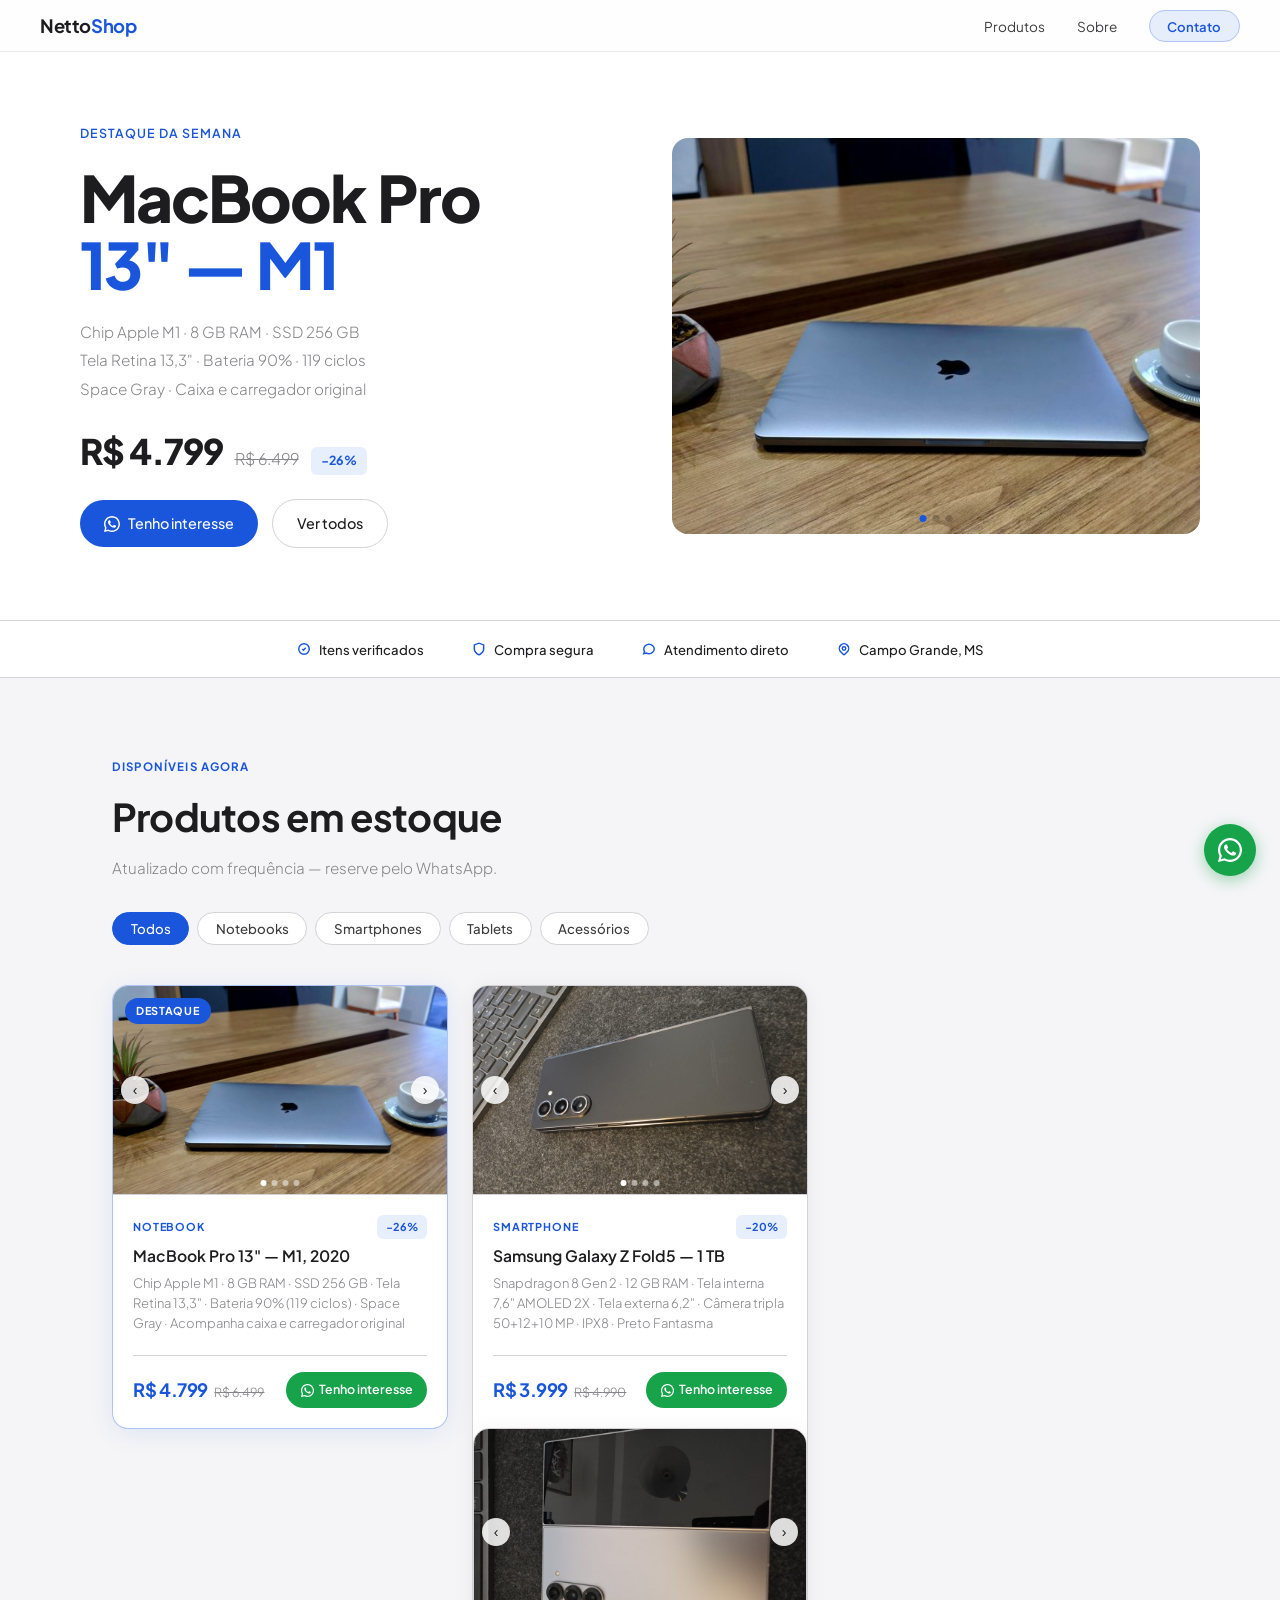
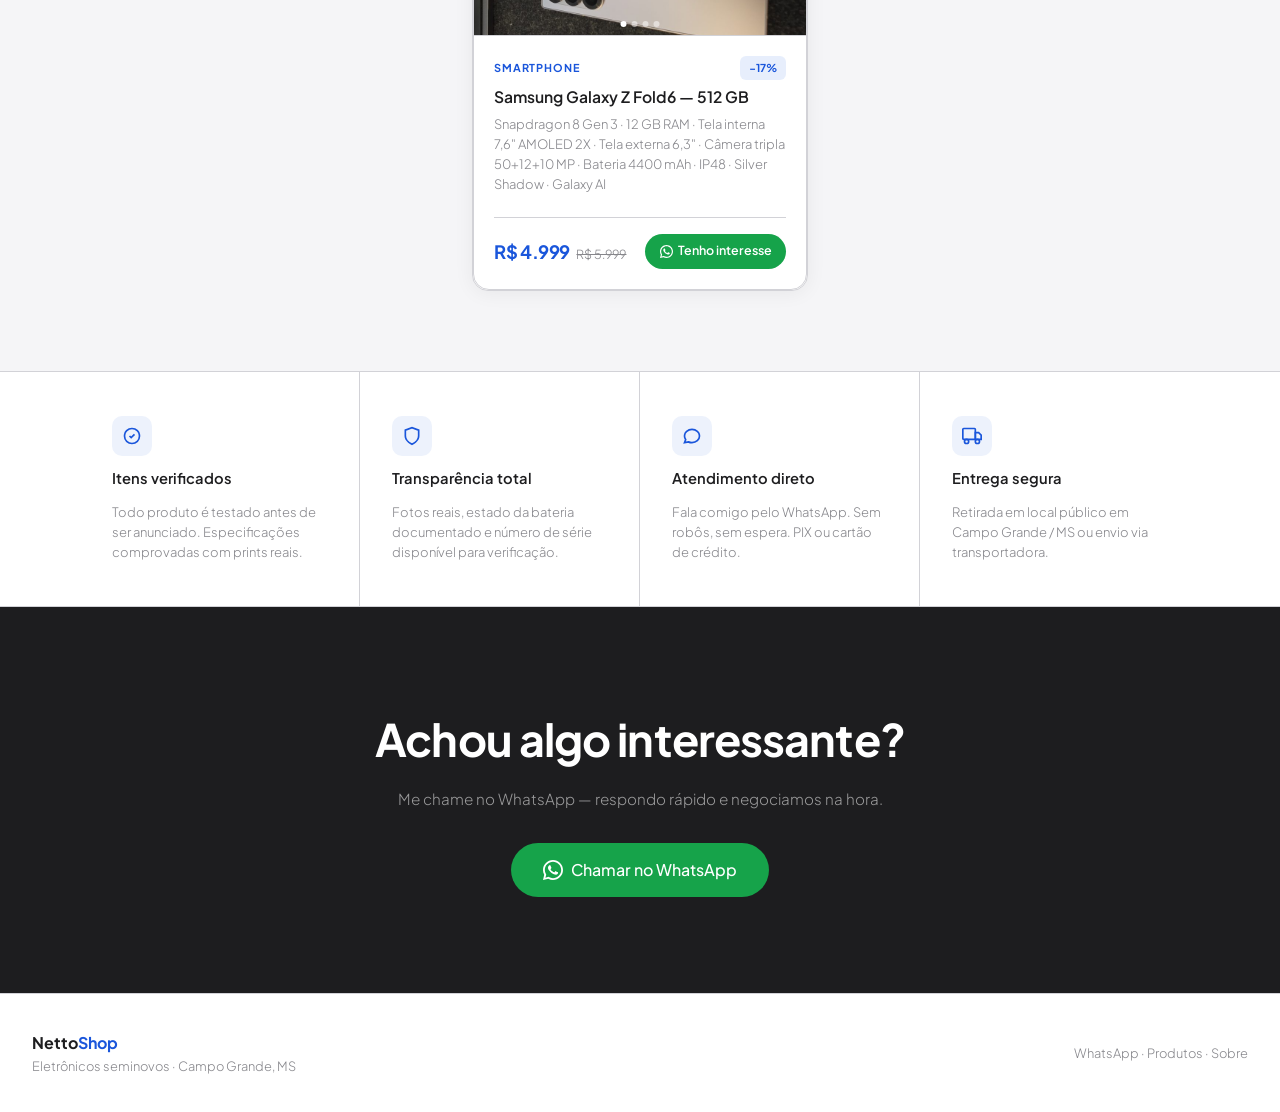
==== commit ef1cbdef: "Update index.html" ====
--- a/index.html
+++ b/index.html
@@ -77,7 +77,7 @@
 .f-btn.active { background:var(--accent); border-color:var(--accent); color:#fff; }
 
 /* GRID */
-.grid { display:grid; grid-template-columns:repeat(auto-fill,minmax(300px,1fr)); gap:1.5rem; }
+.grid { display:grid; grid-template-columns:repeat(auto-fill,minmax(300px,1fr)); gap:1.5rem; align-items:start; }
 
 /* CARD */
 .card { background:var(--surface); border:1px solid var(--border); border-radius:var(--r); overflow:hidden; display:flex; flex-direction:column; transition:box-shadow .25s,transform .25s; box-shadow:var(--shadow); }
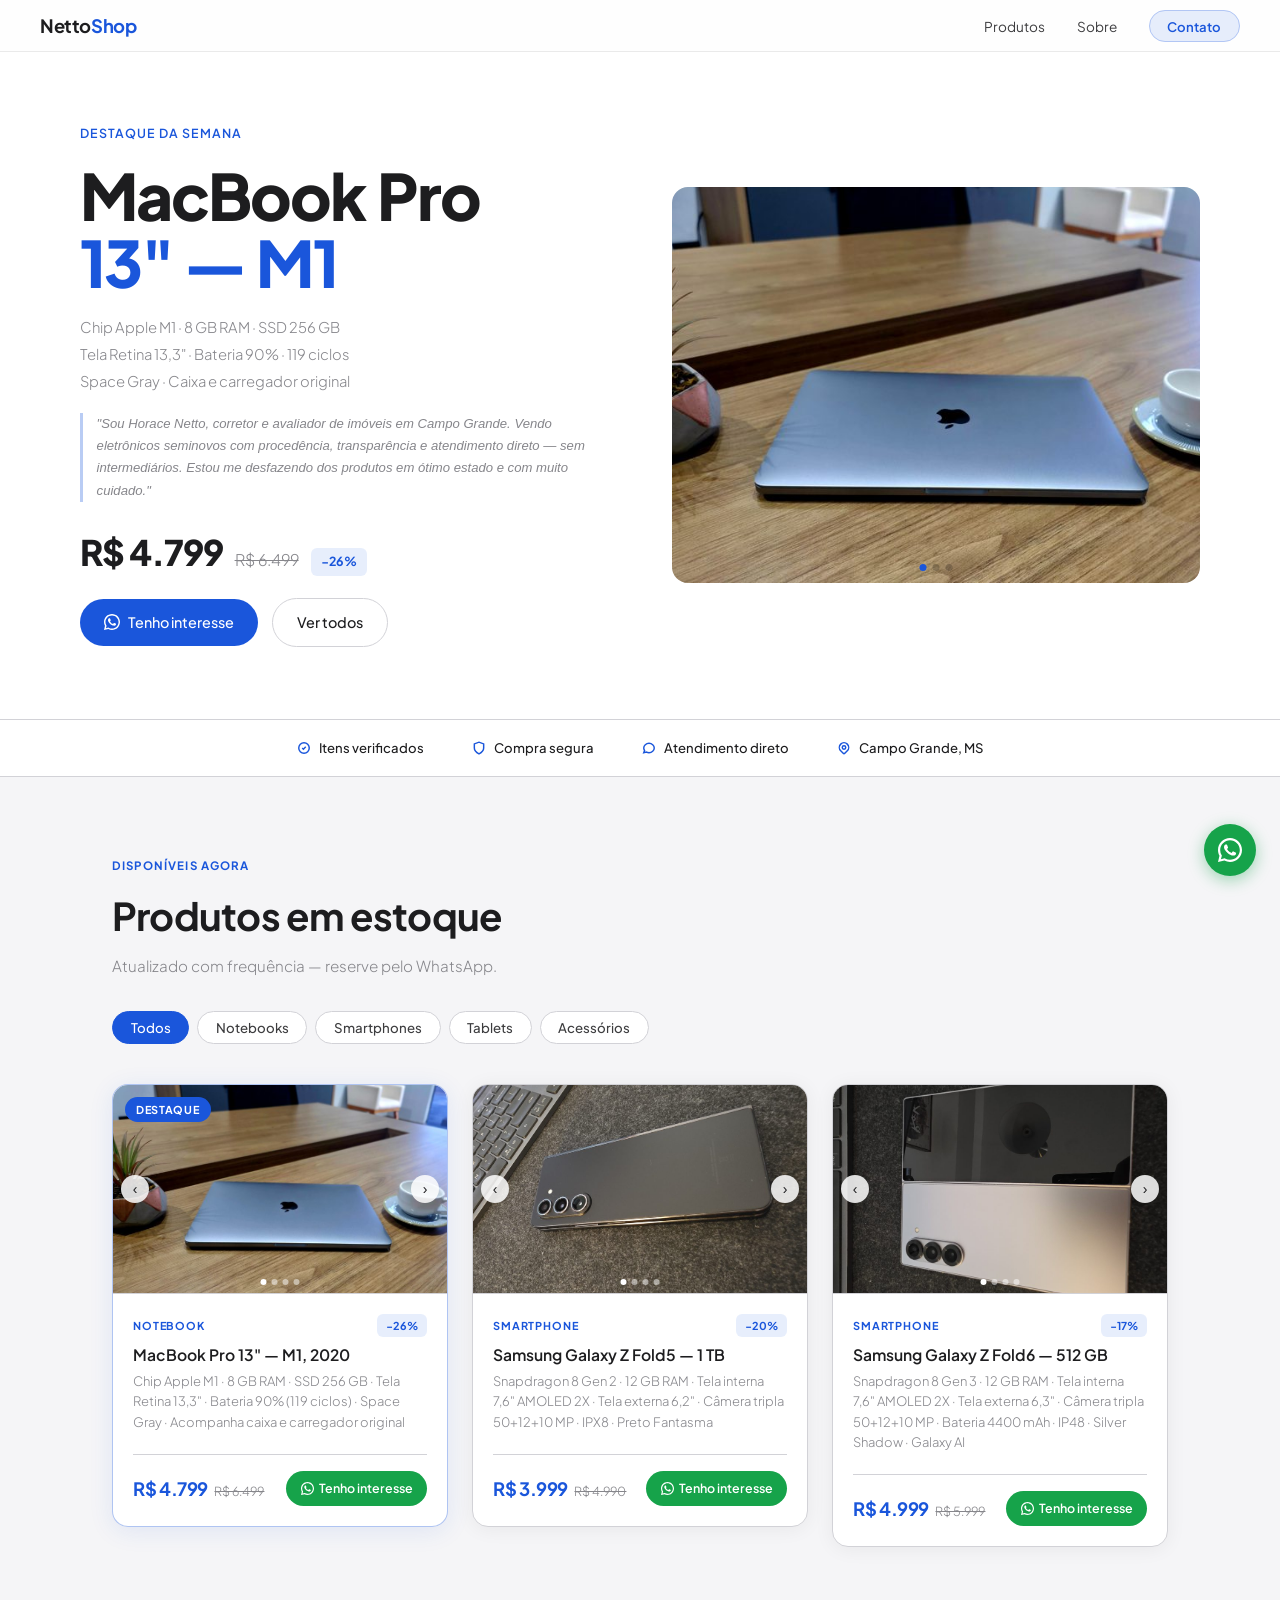
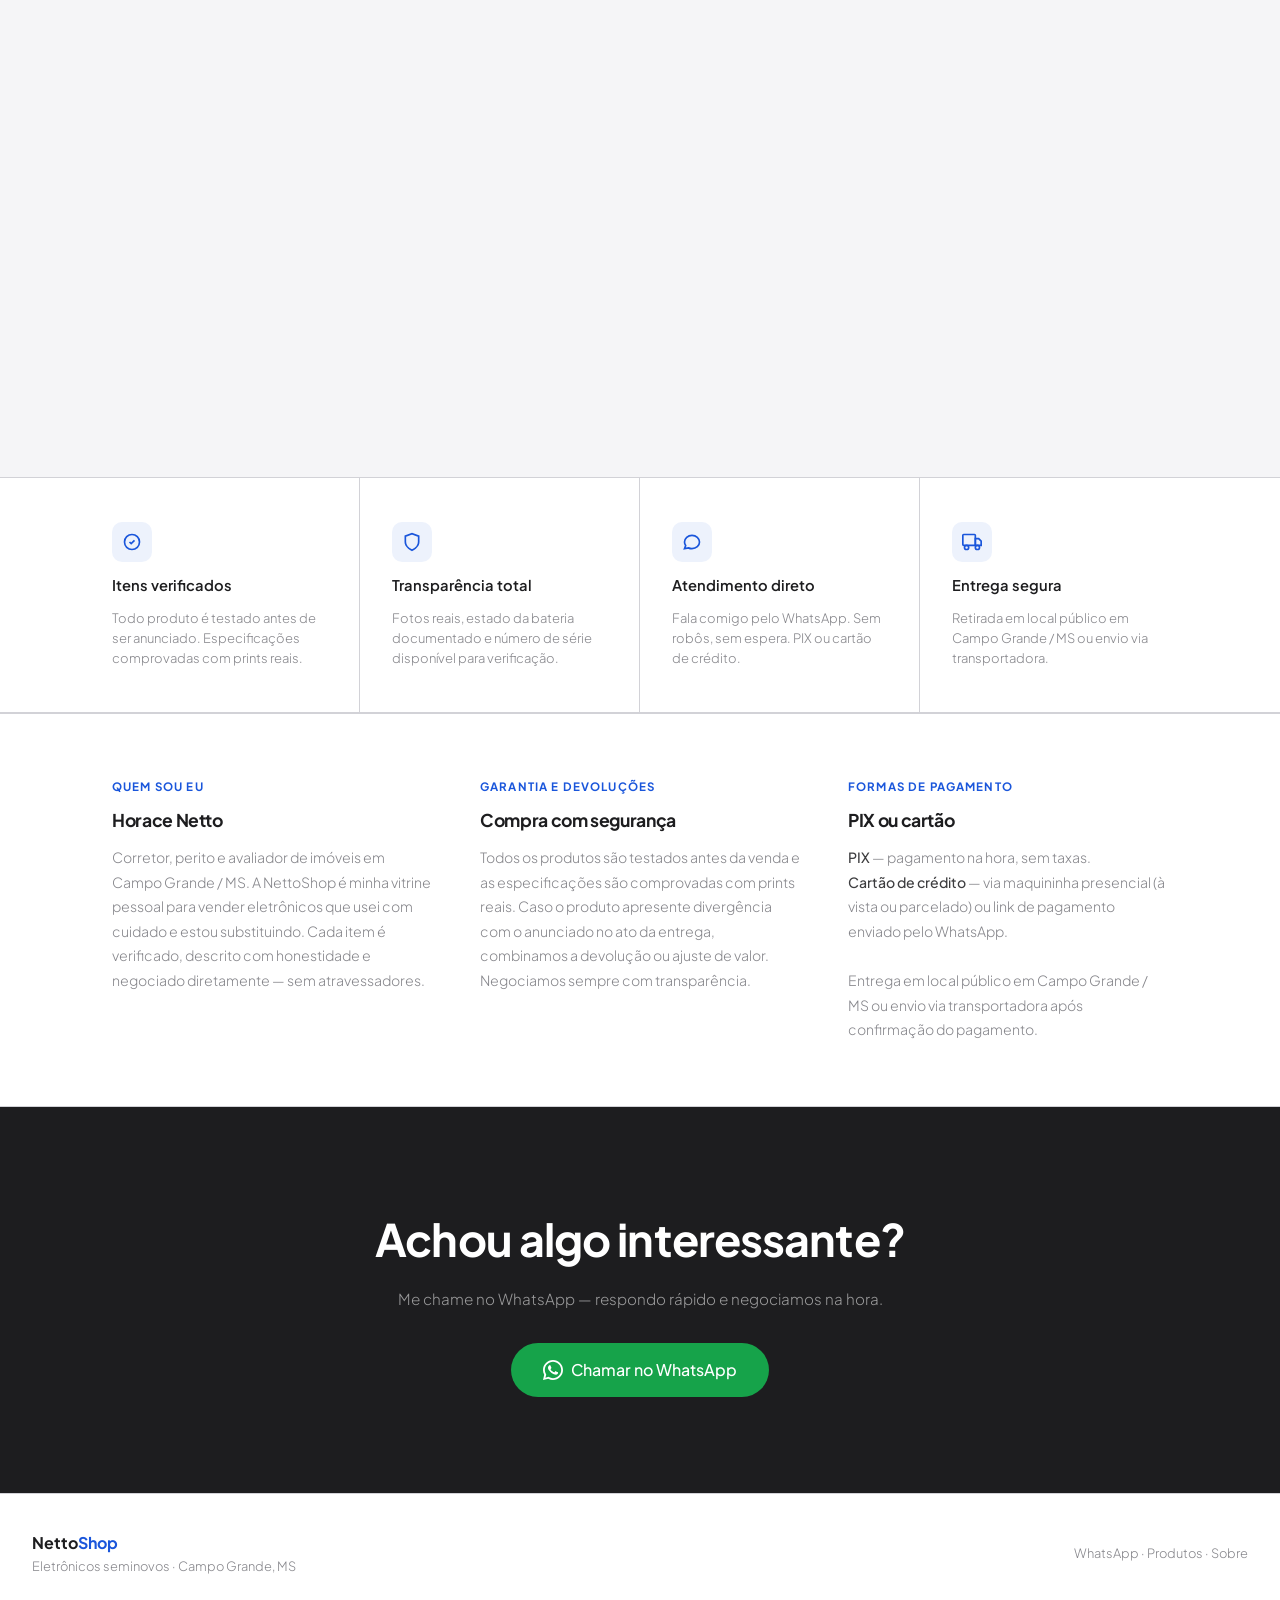
==== commit d2c310f0: "Update index.html" ====
--- a/index.html
+++ b/index.html
@@ -3,179 +3,201 @@
 <head>
 <meta charset="UTF-8">
 <meta name="viewport" content="width=device-width, initial-scale=1.0">
-<title>NettoShop — Eletrônicos Seminovos</title>
+<title>NettoShop — Eletrônicos Seminovos · Campo Grande, MS</title>
 <link rel="preconnect" href="https://fonts.googleapis.com">
 <link href="https://fonts.googleapis.com/css2?family=Plus+Jakarta+Sans:wght@300;400;500;600;700;800&display=swap" rel="stylesheet">
 <style>
 *, *::before, *::after { box-sizing: border-box; margin: 0; padding: 0; }
 :root {
-  --bg:#f5f5f7; --surface:#ffffff; --text-h:#1d1d1f; --text-b:#3d3d3f; --text-m:#86868b;
-  --border:#d2d2d7; --accent:#1A56DB; --accent-h:#1648C0; --accent-rgb:26,86,219;
-  --green:#16a34a; --green-h:#15803d;
-  --shadow:0 2px 20px rgba(0,0,0,0.06); --shadow-h:0 8px 40px rgba(0,0,0,0.10);
-  --r:16px; --font:'Plus Jakarta Sans',-apple-system,BlinkMacSystemFont,sans-serif;
+  --bg: #f5f5f7; --surface: #ffffff;
+  --text-h: #1d1d1f; --text-b: #3d3d3f; --text-m: #86868b;
+  --border: #d2d2d7;
+  --accent: #1A56DB; --accent-h: #1648C0; --accent-rgb: 26,86,219;
+  --green: #16a34a; --green-h: #15803d;
+  --shadow: 0 2px 20px rgba(0,0,0,0.06);
+  --shadow-h: 0 8px 40px rgba(0,0,0,0.10);
+  --r: 16px;
+  --font: 'Plus Jakarta Sans', -apple-system, BlinkMacSystemFont, sans-serif;
 }
-html { scroll-behavior:smooth; }
-body { background:var(--bg); color:var(--text-b); font-family:var(--font); font-weight:400; line-height:1.6; -webkit-font-smoothing:antialiased; }
-
+html { scroll-behavior: smooth; }
+body { background: var(--bg); color: var(--text-b); font-family: var(--font); font-weight: 400; line-height: 1.6; -webkit-font-smoothing: antialiased; }
+ 
 /* NAV */
-nav { position:sticky; top:0; z-index:200; background:rgba(255,255,255,0.85); backdrop-filter:saturate(180%) blur(20px); -webkit-backdrop-filter:saturate(180%) blur(20px); border-bottom:1px solid rgba(0,0,0,0.08); padding:0 2.5rem; height:52px; display:flex; align-items:center; justify-content:space-between; }
-.logo { font-size:1.15rem; font-weight:700; letter-spacing:-0.4px; color:var(--text-h); text-decoration:none; }
-.logo em { font-style:normal; color:var(--accent); }
-.nav-links { display:flex; gap:2rem; list-style:none; }
-.nav-links a { color:var(--text-b); text-decoration:none; font-size:0.85rem; font-weight:400; transition:color .15s; }
-.nav-links a:hover { color:var(--text-h); }
-.nav-cta { background:rgba(var(--accent-rgb),.1) !important; color:var(--accent) !important; font-size:0.82rem !important; font-weight:600 !important; padding:0.42rem 1.1rem; border-radius:999px; border:1.5px solid rgba(var(--accent-rgb),.25) !important; transition:all .15s !important; }
-.nav-cta:hover { background:rgba(var(--accent-rgb),.16) !important; }
-
-/* HERO PRODUTO */
-.hero-product { background:var(--surface); border-bottom:1px solid var(--border); padding:4.5rem 2.5rem; }
-.hero-product-inner { max-width:1120px; margin:0 auto; display:grid; grid-template-columns:1fr 1fr; gap:4rem; align-items:center; }
-.hero-text { display:flex; flex-direction:column; gap:1.25rem; }
-.hero-eyebrow { font-size:0.78rem; font-weight:600; letter-spacing:0.08em; text-transform:uppercase; color:var(--accent); }
-.hero-text h1 { font-size:clamp(2.4rem,5vw,4rem); font-weight:800; letter-spacing:-0.03em; color:var(--text-h); line-height:1.05; }
-.hero-text h1 span { color:var(--accent); }
-.hero-text p { font-size:0.95rem; font-weight:300; color:var(--text-m); line-height:1.85; }
-.hero-price-row { display:flex; align-items:baseline; gap:0.75rem; flex-wrap:wrap; }
-.hero-price { font-size:2.2rem; font-weight:800; color:var(--text-h); letter-spacing:-0.03em; }
-.hero-price-old { font-size:1rem; color:var(--text-m); text-decoration:line-through; font-weight:300; }
-.hero-disc { background:rgba(var(--accent-rgb),.1); color:var(--accent); font-size:0.78rem; font-weight:700; padding:0.25rem 0.65rem; border-radius:6px; }
-.hero-actions { display:flex; gap:0.85rem; flex-wrap:wrap; align-items:center; }
-.hero-img-wrap { border-radius:var(--r); overflow:hidden; background:var(--bg); aspect-ratio:4/3; position:relative; cursor:zoom-in; }
-.hero-img-wrap img { width:100%; height:100%; object-fit:cover; transition:transform .4s; }
-.hero-img-wrap:hover img { transform:scale(1.03); }
-.hero-dots { position:absolute; bottom:12px; left:50%; transform:translateX(-50%); display:flex; gap:6px; }
-.hd { width:7px; height:7px; border-radius:50%; background:rgba(0,0,0,0.2); cursor:pointer; transition:background .2s; }
-.hd.active { background:var(--accent); }
-
+nav { position: sticky; top: 0; z-index: 200; background: rgba(255,255,255,0.85); backdrop-filter: saturate(180%) blur(20px); -webkit-backdrop-filter: saturate(180%) blur(20px); border-bottom: 1px solid rgba(0,0,0,0.08); padding: 0 2.5rem; height: 52px; display: flex; align-items: center; justify-content: space-between; }
+.logo { font-size: 1.15rem; font-weight: 700; letter-spacing: -0.4px; color: var(--text-h); text-decoration: none; }
+.logo em { font-style: normal; color: var(--accent); }
+.nav-links { display: flex; gap: 2rem; list-style: none; }
+.nav-links a { color: var(--text-b); text-decoration: none; font-size: 0.85rem; font-weight: 400; transition: color .15s; }
+.nav-links a:hover { color: var(--text-h); }
+.nav-cta { background: rgba(var(--accent-rgb),.1) !important; color: var(--accent) !important; font-size: 0.82rem !important; font-weight: 600 !important; padding: 0.42rem 1.1rem; border-radius: 999px; border: 1.5px solid rgba(var(--accent-rgb),.25) !important; transition: all .15s !important; }
+.nav-cta:hover { background: rgba(var(--accent-rgb),.16) !important; }
+ 
+/* HERO */
+.hero-product { background: var(--surface); border-bottom: 1px solid var(--border); padding: 4.5rem 2.5rem; }
+.hero-product-inner { max-width: 1120px; margin: 0 auto; display: grid; grid-template-columns: 1fr 1fr; gap: 4rem; align-items: center; }
+.hero-text { display: flex; flex-direction: column; gap: 1.1rem; }
+.hero-eyebrow { font-size: 0.78rem; font-weight: 600; letter-spacing: 0.08em; text-transform: uppercase; color: var(--accent); }
+.hero-text h1 { font-size: clamp(2.4rem,5vw,4rem); font-weight: 800; letter-spacing: -0.03em; color: var(--text-h); line-height: 1.05; }
+.hero-text h1 span { color: var(--accent); }
+.hero-specs { font-size: 0.92rem; font-weight: 300; color: var(--text-m); line-height: 1.85; }
+.hero-bio { font-size: 0.82rem; color: var(--text-m); font-style: italic; line-height: 1.7; border-left: 3px solid rgba(var(--accent-rgb),.3); padding-left: 0.85rem; }
+.hero-price-row { display: flex; align-items: baseline; gap: 0.75rem; flex-wrap: wrap; padding-top: 0.25rem; }
+.hero-price { font-size: 2.2rem; font-weight: 800; color: var(--text-h); letter-spacing: -0.03em; }
+.hero-price-old { font-size: 1rem; color: var(--text-m); text-decoration: line-through; font-weight: 300; }
+.hero-disc { background: rgba(var(--accent-rgb),.1); color: var(--accent); font-size: 0.78rem; font-weight: 700; padding: 0.25rem 0.65rem; border-radius: 6px; }
+.hero-actions { display: flex; gap: 0.85rem; flex-wrap: wrap; align-items: center; }
+.hero-img-wrap { border-radius: var(--r); overflow: hidden; background: var(--bg); aspect-ratio: 4/3; position: relative; cursor: zoom-in; }
+.hero-img-wrap img { width: 100%; height: 100%; object-fit: cover; transition: transform .4s; display: block; }
+.hero-img-wrap:hover img { transform: scale(1.03); }
+.hero-dots { position: absolute; bottom: 12px; left: 50%; transform: translateX(-50%); display: flex; gap: 6px; }
+.hd { width: 7px; height: 7px; border-radius: 50%; background: rgba(0,0,0,0.2); cursor: pointer; transition: background .2s; }
+.hd.active { background: var(--accent); }
+ 
 /* BUTTONS */
-.btn { display:inline-flex; align-items:center; justify-content:center; gap:0.5rem; font-family:var(--font); font-size:0.9rem; font-weight:500; padding:0.75rem 1.5rem; border-radius:999px; text-decoration:none; border:none; cursor:pointer; transition:all .18s; }
-.btn-accent { background:var(--accent); color:#fff; }
-.btn-accent:hover { background:var(--accent-h); transform:translateY(-1px); }
-.btn-ghost { background:transparent; color:var(--text-h); border:1.5px solid var(--border); }
-.btn-ghost:hover { border-color:rgba(0,0,0,0.3); }
-.btn-wa { background:var(--green); color:#fff; }
-.btn-wa:hover { background:var(--green-h); transform:translateY(-1px); }
-
+.btn { display: inline-flex; align-items: center; justify-content: center; gap: 0.5rem; font-family: var(--font); font-size: 0.9rem; font-weight: 500; padding: 0.75rem 1.5rem; border-radius: 999px; text-decoration: none; border: none; cursor: pointer; transition: all .18s; }
+.btn-accent { background: var(--accent); color: #fff; }
+.btn-accent:hover { background: var(--accent-h); transform: translateY(-1px); }
+.btn-ghost { background: transparent; color: var(--text-h); border: 1.5px solid var(--border); }
+.btn-ghost:hover { border-color: rgba(0,0,0,0.3); }
+.btn-wa { background: var(--green); color: #fff; }
+.btn-wa:hover { background: var(--green-h); transform: translateY(-1px); }
+ 
 /* TRUST BAR */
-.trust-bar { background:var(--surface); border-bottom:1px solid var(--border); padding:1.1rem 2rem; }
-.trust-inner { max-width:960px; margin:0 auto; display:flex; justify-content:center; gap:3rem; flex-wrap:wrap; }
-.trust-item { display:flex; align-items:center; gap:0.5rem; font-size:0.82rem; color:var(--text-m); }
-.trust-item svg { color:var(--accent); flex-shrink:0; }
-.trust-item strong { color:var(--text-h); font-weight:500; }
-
+.trust-bar { background: var(--surface); border-bottom: 1px solid var(--border); padding: 1.1rem 2rem; }
+.trust-inner { max-width: 960px; margin: 0 auto; display: flex; justify-content: center; gap: 3rem; flex-wrap: wrap; }
+.trust-item { display: flex; align-items: center; gap: 0.5rem; font-size: 0.82rem; color: var(--text-m); }
+.trust-item svg { color: var(--accent); flex-shrink: 0; }
+.trust-item strong { color: var(--text-h); font-weight: 500; }
+ 
 /* SECTION */
-.section { max-width:1120px; margin:0 auto; padding:5rem 2rem; }
-.sec-label { font-size:0.72rem; font-weight:700; letter-spacing:0.1em; text-transform:uppercase; color:var(--accent); margin-bottom:0.6rem; }
-.sec-title { font-size:clamp(1.6rem,3.5vw,2.4rem); font-weight:700; letter-spacing:-0.02em; color:var(--text-h); margin-bottom:0.5rem; }
-.sec-sub { color:var(--text-m); font-size:0.95rem; font-weight:300; }
-
+.section { max-width: 1120px; margin: 0 auto; padding: 5rem 2rem; }
+.sec-label { font-size: 0.72rem; font-weight: 700; letter-spacing: 0.1em; text-transform: uppercase; color: var(--accent); margin-bottom: 0.6rem; }
+.sec-title { font-size: clamp(1.6rem,3.5vw,2.4rem); font-weight: 700; letter-spacing: -0.02em; color: var(--text-h); margin-bottom: 0.5rem; }
+.sec-sub { color: var(--text-m); font-size: 0.95rem; font-weight: 300; }
+ 
 /* FILTERS */
-.filters { display:flex; gap:0.5rem; flex-wrap:wrap; margin:2rem 0 2.5rem; }
-.f-btn { background:var(--surface); border:1px solid var(--border); color:var(--text-b); font-family:var(--font); font-size:0.83rem; font-weight:500; padding:0.45rem 1.1rem; border-radius:999px; cursor:pointer; transition:all .18s; }
-.f-btn:hover { border-color:var(--accent); color:var(--accent); }
-.f-btn.active { background:var(--accent); border-color:var(--accent); color:#fff; }
-
+.filters { display: flex; gap: 0.5rem; flex-wrap: wrap; margin: 2rem 0 2.5rem; }
+.f-btn { background: var(--surface); border: 1px solid var(--border); color: var(--text-b); font-family: var(--font); font-size: 0.83rem; font-weight: 500; padding: 0.45rem 1.1rem; border-radius: 999px; cursor: pointer; transition: all .18s; }
+.f-btn:hover { border-color: var(--accent); color: var(--accent); }
+.f-btn.active { background: var(--accent); border-color: var(--accent); color: #fff; }
+ 
 /* GRID */
-.grid { display:grid; grid-template-columns:repeat(auto-fill,minmax(300px,1fr)); gap:1.5rem; align-items:start; }
-
+.grid { display: grid; grid-template-columns: repeat(auto-fill, minmax(260px,1fr)); gap: 1.5rem; align-items: start; }
+ 
 /* CARD */
-.card { background:var(--surface); border:1px solid var(--border); border-radius:var(--r); overflow:hidden; display:flex; flex-direction:column; transition:box-shadow .25s,transform .25s; box-shadow:var(--shadow); }
-.card:hover { box-shadow:var(--shadow-h); transform:translateY(-3px); }
-.card.featured { border-color:rgba(var(--accent-rgb),.35); box-shadow:0 4px 24px rgba(var(--accent-rgb),.1); }
-.card.sold { opacity:0.55; pointer-events:none; }
-
-.card-gallery { position:relative; aspect-ratio:16/10; overflow:hidden; border-bottom:1px solid var(--border); background:var(--bg); cursor:zoom-in; }
-.card-gallery img { position:absolute; inset:0; width:100%; height:100%; object-fit:cover; opacity:0; transition:opacity .35s; }
-.card-gallery img.active { opacity:1; }
-.gallery-dots { position:absolute; bottom:8px; left:50%; transform:translateX(-50%); display:flex; gap:5px; }
-.gdot { width:6px; height:6px; border-radius:50%; background:rgba(255,255,255,0.5); cursor:pointer; transition:background .2s; }
-.gdot.active { background:#fff; }
-.gallery-arrow { position:absolute; top:50%; transform:translateY(-50%); background:rgba(255,255,255,0.85); border:none; border-radius:50%; width:28px; height:28px; display:flex; align-items:center; justify-content:center; cursor:pointer; font-size:14px; color:var(--text-h); transition:background .18s; z-index:2; }
-.gallery-arrow:hover { background:#fff; }
-.gallery-arrow.prev { left:8px; }
-.gallery-arrow.next { right:8px; }
-.featured-badge { position:absolute; top:12px; left:12px; background:var(--accent); color:#fff; font-size:0.68rem; font-weight:700; letter-spacing:0.06em; text-transform:uppercase; padding:0.25rem 0.7rem; border-radius:999px; z-index:3; }
-
-.card-body { padding:1.25rem; flex:1; display:flex; flex-direction:column; gap:0.4rem; }
-.card-top { display:flex; align-items:center; justify-content:space-between; }
-.card-cat { font-size:0.68rem; font-weight:700; letter-spacing:0.08em; text-transform:uppercase; color:var(--accent); }
-.discount-badge { background:rgba(var(--accent-rgb),.1); color:var(--accent); font-size:0.68rem; font-weight:700; padding:0.2rem 0.55rem; border-radius:6px; }
-.card h3 { font-size:0.98rem; font-weight:600; color:var(--text-h); line-height:1.35; }
-.card-spec { color:var(--text-m); font-size:0.81rem; font-weight:300; line-height:1.55; flex:1; }
-.card-footer { margin-top:1rem; padding-top:1rem; border-top:1px solid var(--border); display:flex; align-items:center; justify-content:space-between; gap:0.75rem; }
-.price-wrap { display:flex; align-items:baseline; gap:0.4rem; }
-.price { font-size:1.15rem; font-weight:700; color:var(--accent); letter-spacing:-0.02em; }
-.price-old { font-size:0.78rem; color:var(--text-m); text-decoration:line-through; font-weight:300; }
-.btn-card { display:inline-flex; align-items:center; gap:0.3rem; background:var(--green); color:#fff; font-family:var(--font); font-size:0.78rem; font-weight:600; padding:0.48rem 0.9rem; border-radius:999px; text-decoration:none; border:none; cursor:pointer; transition:background .18s,transform .18s; white-space:nowrap; }
-.btn-card:hover { background:var(--green-h); transform:scale(1.03); }
-
+.card { background: var(--surface); border: 1px solid var(--border); border-radius: var(--r); overflow: hidden; display: flex; flex-direction: column; transition: box-shadow .25s, transform .25s; box-shadow: var(--shadow); }
+.card:hover { box-shadow: var(--shadow-h); transform: translateY(-3px); }
+.card.featured { border-color: rgba(var(--accent-rgb),.35); box-shadow: 0 4px 24px rgba(var(--accent-rgb),.1); }
+.card.sold { opacity: 0.55; pointer-events: none; }
+ 
+/* GALLERY */
+.card-gallery { position: relative; aspect-ratio: 16/10; overflow: hidden; border-bottom: 1px solid var(--border); background: var(--bg); cursor: zoom-in; }
+.card-gallery img { position: absolute; inset: 0; width: 100%; height: 100%; object-fit: cover; opacity: 0; transition: opacity .35s; display: block; }
+.card-gallery img.active { opacity: 1; }
+.gallery-dots { position: absolute; bottom: 8px; left: 50%; transform: translateX(-50%); display: flex; gap: 5px; }
+.gdot { width: 6px; height: 6px; border-radius: 50%; background: rgba(255,255,255,0.5); cursor: pointer; transition: background .2s; }
+.gdot.active { background: #fff; }
+.gallery-arrow { position: absolute; top: 50%; transform: translateY(-50%); background: rgba(255,255,255,0.85); border: none; border-radius: 50%; width: 28px; height: 28px; display: flex; align-items: center; justify-content: center; cursor: pointer; font-size: 14px; color: var(--text-h); transition: background .18s; z-index: 2; }
+.gallery-arrow:hover { background: #fff; }
+.gallery-arrow.prev { left: 8px; }
+.gallery-arrow.next { right: 8px; }
+.featured-badge { position: absolute; top: 12px; left: 12px; background: var(--accent); color: #fff; font-size: 0.68rem; font-weight: 700; letter-spacing: 0.06em; text-transform: uppercase; padding: 0.25rem 0.7rem; border-radius: 999px; z-index: 3; }
+ 
+/* CARD SOLD IMG */
+.card-img { aspect-ratio: 16/10; background: var(--bg); display: flex; align-items: center; justify-content: center; font-size: 3.5rem; border-bottom: 1px solid var(--border); position: relative; }
+.sold-overlay { position: absolute; inset: 0; background: rgba(245,245,247,0.75); display: flex; align-items: center; justify-content: center; }
+.sold-tag { background: var(--text-h); color: #fff; font-size: 0.7rem; font-weight: 700; letter-spacing: 0.08em; text-transform: uppercase; padding: 0.3rem 0.9rem; border-radius: 999px; }
+ 
+/* CARD BODY */
+.card-body { padding: 1.25rem; flex: 1; display: flex; flex-direction: column; gap: 0.4rem; }
+.card-top { display: flex; align-items: center; justify-content: space-between; }
+.card-cat { font-size: 0.68rem; font-weight: 700; letter-spacing: 0.08em; text-transform: uppercase; color: var(--accent); }
+.discount-badge { background: rgba(var(--accent-rgb),.1); color: var(--accent); font-size: 0.68rem; font-weight: 700; padding: 0.2rem 0.55rem; border-radius: 6px; }
+.card h3 { font-size: 0.98rem; font-weight: 600; color: var(--text-h); line-height: 1.35; }
+.card-spec { color: var(--text-m); font-size: 0.81rem; font-weight: 300; line-height: 1.55; flex: 1; }
+.card-footer { margin-top: 1rem; padding-top: 1rem; border-top: 1px solid var(--border); display: flex; align-items: center; justify-content: space-between; gap: 0.75rem; }
+.price-wrap { display: flex; align-items: baseline; gap: 0.4rem; }
+.price { font-size: 1.15rem; font-weight: 700; color: var(--accent); letter-spacing: -0.02em; }
+.price-old { font-size: 0.78rem; color: var(--text-m); text-decoration: line-through; font-weight: 300; }
+.btn-card { display: inline-flex; align-items: center; gap: 0.3rem; background: var(--green); color: #fff; font-family: var(--font); font-size: 0.78rem; font-weight: 600; padding: 0.48rem 0.9rem; border-radius: 999px; text-decoration: none; border: none; cursor: pointer; transition: background .18s, transform .18s; white-space: nowrap; }
+.btn-card:hover { background: var(--green-h); transform: scale(1.03); }
+ 
 /* FEATURES */
-.features-bg { background:var(--surface); border-top:1px solid var(--border); border-bottom:1px solid var(--border); }
-.features-grid { display:grid; grid-template-columns:repeat(auto-fit,minmax(200px,1fr)); max-width:1120px; margin:0 auto; }
-.feat { padding:2.75rem 2rem; border-right:1px solid var(--border); display:flex; flex-direction:column; align-items:flex-start; gap:0.7rem; }
-.feat:last-child { border-right:none; }
-.feat-icon { width:40px; height:40px; border-radius:10px; background:rgba(var(--accent-rgb),.08); display:flex; align-items:center; justify-content:center; color:var(--accent); }
-.feat h4 { font-size:0.92rem; font-weight:600; color:var(--text-h); }
-.feat p { font-size:0.81rem; color:var(--text-m); font-weight:300; line-height:1.55; }
-
-/* CTA */
-.cta-final { background:var(--text-h); text-align:center; padding:6rem 2rem; color:#fff; }
-.cta-final h2 { font-size:clamp(1.8rem,4vw,2.8rem); font-weight:700; letter-spacing:-0.02em; margin-bottom:0.75rem; }
-.cta-final p { color:rgba(255,255,255,0.55); margin-bottom:2rem; font-weight:300; font-size:0.95rem; }
-
+.features-bg { background: var(--surface); border-top: 1px solid var(--border); border-bottom: 1px solid var(--border); }
+.features-grid { display: grid; grid-template-columns: repeat(auto-fit, minmax(200px,1fr)); max-width: 1120px; margin: 0 auto; }
+.feat { padding: 2.75rem 2rem; border-right: 1px solid var(--border); display: flex; flex-direction: column; align-items: flex-start; gap: 0.7rem; }
+.feat:last-child { border-right: none; }
+.feat-icon { width: 40px; height: 40px; border-radius: 10px; background: rgba(var(--accent-rgb),.08); display: flex; align-items: center; justify-content: center; color: var(--accent); }
+.feat h4 { font-size: 0.92rem; font-weight: 600; color: var(--text-h); }
+.feat p { font-size: 0.81rem; color: var(--text-m); font-weight: 300; line-height: 1.55; }
+ 
+/* ABOUT / GARANTIA / PAGAMENTO */
+.info-section { background: var(--surface); border-top: 1px solid var(--border); border-bottom: 1px solid var(--border); }
+.info-grid { max-width: 1120px; margin: 0 auto; padding: 4rem 2rem; display: grid; grid-template-columns: repeat(auto-fit, minmax(260px,1fr)); gap: 3rem; }
+.info-block p.label { font-size: 0.72rem; font-weight: 700; letter-spacing: 0.1em; text-transform: uppercase; color: var(--accent); margin-bottom: 0.6rem; }
+.info-block h3 { font-size: 1.1rem; font-weight: 700; color: var(--text-h); margin-bottom: 0.65rem; letter-spacing: -0.02em; }
+.info-block p.body { font-size: 0.88rem; color: var(--text-m); font-weight: 300; line-height: 1.75; }
+.info-block p.body strong { color: var(--text-b); font-weight: 500; }
+ 
+/* CTA FINAL */
+.cta-final { background: var(--text-h); text-align: center; padding: 6rem 2rem; color: #fff; }
+.cta-final h2 { font-size: clamp(1.8rem,4vw,2.8rem); font-weight: 700; letter-spacing: -0.02em; margin-bottom: 0.75rem; }
+.cta-final p { color: rgba(255,255,255,0.55); margin-bottom: 2rem; font-weight: 300; font-size: 0.95rem; }
+ 
 /* FOOTER */
-footer { background:var(--surface); border-top:1px solid var(--border); padding:2.25rem 2rem; display:flex; align-items:center; justify-content:space-between; flex-wrap:wrap; gap:1rem; }
-.footer-logo { font-size:1rem; font-weight:700; color:var(--text-h); }
-.footer-logo em { font-style:normal; color:var(--accent); }
-footer p { font-size:0.8rem; color:var(--text-m); font-weight:300; }
-footer a { color:var(--text-m); text-decoration:none; }
-footer a:hover { color:var(--text-h); }
-
+footer { background: var(--surface); border-top: 1px solid var(--border); padding: 2.25rem 2rem; display: flex; align-items: center; justify-content: space-between; flex-wrap: wrap; gap: 1rem; }
+.footer-logo { font-size: 1rem; font-weight: 700; color: var(--text-h); }
+.footer-logo em { font-style: normal; color: var(--accent); }
+footer p { font-size: 0.8rem; color: var(--text-m); font-weight: 300; }
+footer a { color: var(--text-m); text-decoration: none; }
+footer a:hover { color: var(--text-h); }
+ 
 /* WA FLOAT */
-.wa-float { position:fixed; bottom:1.5rem; right:1.5rem; z-index:999; width:52px; height:52px; border-radius:50%; background:var(--green); display:flex; align-items:center; justify-content:center; box-shadow:0 4px 16px rgba(22,163,74,.4); text-decoration:none; transition:transform .2s; }
-.wa-float:hover { transform:scale(1.1); }
-
+.wa-float { position: fixed; bottom: 1.5rem; right: 1.5rem; z-index: 999; width: 52px; height: 52px; border-radius: 50%; background: var(--green); display: flex; align-items: center; justify-content: center; box-shadow: 0 4px 16px rgba(22,163,74,.4); text-decoration: none; transition: transform .2s; }
+.wa-float:hover { transform: scale(1.1); }
+ 
 /* LIGHTBOX */
-.lightbox { position:fixed; inset:0; z-index:9999; background:rgba(0,0,0,0.92); display:none; align-items:center; justify-content:center; cursor:zoom-out; }
-.lightbox.open { display:flex; animation:lbIn .2s ease; }
-@keyframes lbIn { from{opacity:0} to{opacity:1} }
-.lightbox img { max-width:92vw; max-height:88vh; object-fit:contain; border-radius:8px; cursor:default; }
-.lb-close { position:fixed; top:1.25rem; right:1.5rem; width:36px; height:36px; border-radius:50%; background:rgba(255,255,255,0.15); border:none; color:#fff; font-size:1.2rem; cursor:pointer; display:flex; align-items:center; justify-content:center; transition:background .18s; }
-.lb-close:hover { background:rgba(255,255,255,0.28); }
-.lb-prev, .lb-next { position:fixed; top:50%; transform:translateY(-50%); background:rgba(255,255,255,0.15); border:none; color:#fff; font-size:1.5rem; width:44px; height:44px; border-radius:50%; cursor:pointer; display:flex; align-items:center; justify-content:center; transition:background .18s; }
-.lb-prev { left:1.25rem; } .lb-next { right:1.25rem; }
-.lb-prev:hover, .lb-next:hover { background:rgba(255,255,255,0.28); }
-.lb-counter { position:fixed; bottom:1.25rem; left:50%; transform:translateX(-50%); color:rgba(255,255,255,0.6); font-size:0.82rem; }
-
+.lightbox { position: fixed; inset: 0; z-index: 9999; background: rgba(0,0,0,0.92); display: none; align-items: center; justify-content: center; cursor: zoom-out; }
+.lightbox.open { display: flex; animation: lbIn .2s ease; }
+@keyframes lbIn { from { opacity: 0; } to { opacity: 1; } }
+.lightbox img { max-width: 92vw; max-height: 88vh; object-fit: contain; border-radius: 8px; cursor: default; display: block; }
+.lb-close { position: fixed; top: 1.25rem; right: 1.5rem; width: 36px; height: 36px; border-radius: 50%; background: rgba(255,255,255,0.15); border: none; color: #fff; font-size: 1.2rem; cursor: pointer; display: flex; align-items: center; justify-content: center; }
+.lb-close:hover { background: rgba(255,255,255,0.28); }
+.lb-prev, .lb-next { position: fixed; top: 50%; transform: translateY(-50%); background: rgba(255,255,255,0.15); border: none; color: #fff; font-size: 1.5rem; width: 44px; height: 44px; border-radius: 50%; cursor: pointer; display: flex; align-items: center; justify-content: center; }
+.lb-prev { left: 1.25rem; } .lb-next { right: 1.25rem; }
+.lb-prev:hover, .lb-next:hover { background: rgba(255,255,255,0.28); }
+.lb-counter { position: fixed; bottom: 1.25rem; left: 50%; transform: translateX(-50%); color: rgba(255,255,255,0.6); font-size: 0.82rem; }
+ 
 /* RESPONSIVE */
-@media(max-width:800px){
-  .hero-product-inner { grid-template-columns:1fr; gap:2rem; }
-  .hero-product { padding:3rem 1.25rem; }
-  .hero-img-wrap { max-width:460px; margin:0 auto; width:100%; }
+@media (max-width: 800px) {
+  .hero-product-inner { grid-template-columns: 1fr; gap: 2rem; }
+  .hero-product { padding: 3rem 1.25rem; }
+  .hero-img-wrap { max-width: 460px; margin: 0 auto; width: 100%; }
 }
-@media(max-width:700px){
-  nav { padding:0 1.25rem; } .nav-links { display:none; }
-  .section { padding:3.5rem 1.25rem; }
-  .grid { grid-template-columns:1fr 1fr; gap:1rem; }
-  .feat { border-right:none; border-bottom:1px solid var(--border); padding:2rem 1.25rem; }
-  .feat:last-child { border-bottom:none; }
-  footer { flex-direction:column; text-align:center; }
-  .trust-inner { gap:1.25rem; }
+@media (max-width: 700px) {
+  nav { padding: 0 1.25rem; } .nav-links { display: none; }
+  .section { padding: 3.5rem 1.25rem; }
+  .grid { grid-template-columns: 1fr 1fr; gap: 1rem; }
+  .feat { border-right: none; border-bottom: 1px solid var(--border); padding: 2rem 1.25rem; }
+  .feat:last-child { border-bottom: none; }
+  footer { flex-direction: column; text-align: center; }
+  .trust-inner { gap: 1.25rem; }
+  .info-grid { padding: 2.5rem 1.25rem; gap: 2rem; }
 }
-@media(max-width:420px){ .grid { grid-template-columns:1fr; } }
-
-@keyframes fadeUp{from{opacity:0;transform:translateY(18px)}to{opacity:1;transform:translateY(0)}}
-.hero-eyebrow{animation:fadeUp .5s ease both}
-.hero-text h1{animation:fadeUp .5s .08s ease both}
-.hero-text p{animation:fadeUp .5s .16s ease both}
-.hero-price-row{animation:fadeUp .5s .22s ease both}
-.hero-actions{animation:fadeUp .5s .28s ease both}
-.hero-img-wrap{animation:fadeUp .6s .1s ease both}
+@media (max-width: 420px) { .grid { grid-template-columns: 1fr; } }
+ 
+@keyframes fadeUp { from { opacity: 0; transform: translateY(18px); } to { opacity: 1; transform: translateY(0); } }
+.hero-eyebrow { animation: fadeUp .5s ease both; }
+.hero-text h1 { animation: fadeUp .5s .08s ease both; }
+.hero-specs { animation: fadeUp .5s .14s ease both; }
+.hero-bio { animation: fadeUp .5s .18s ease both; }
+.hero-price-row { animation: fadeUp .5s .22s ease both; }
+.hero-actions { animation: fadeUp .5s .28s ease both; }
+.hero-img-wrap { animation: fadeUp .6s .1s ease both; }
 </style>
 </head>
 <body>
-
+ 
 <!-- NAV -->
 <nav>
   <a href="#" class="logo">Netto<em>Shop</em></a>
@@ -185,14 +207,15 @@
     <li><a href="https://wa.me/5567999778448?text=Olá! Vi o NettoShop e gostaria de saber mais." target="_blank" class="nav-cta">Contato</a></li>
   </ul>
 </nav>
-
-<!-- HERO PRODUTO — MacBook Pro M1 -->
+ 
+<!-- HERO -->
 <section class="hero-product">
   <div class="hero-product-inner">
     <div class="hero-text">
       <span class="hero-eyebrow">Destaque da semana</span>
       <h1>MacBook Pro<br><span>13" — M1</span></h1>
-      <p>Chip Apple M1 · 8 GB RAM · SSD 256 GB<br>Tela Retina 13,3" · Bateria 90% · 119 ciclos<br>Space Gray · Caixa e carregador original</p>
+      <p class="hero-specs">Chip Apple M1 · 8 GB RAM · SSD 256 GB<br>Tela Retina 13,3" · Bateria 90% · 119 ciclos<br>Space Gray · Caixa e carregador original</p>
+      <p class="hero-bio">"Sou Horace Netto, corretor e avaliador de imóveis em Campo Grande. Vendo eletrônicos seminovos com procedência, transparência e atendimento direto — sem intermediários. Estou me desfazendo dos produtos em ótimo estado e com muito cuidado."</p>
       <div class="hero-price-row">
         <span class="hero-price">R$ 4.799</span>
         <span class="hero-price-old">R$ 6.499</span>
@@ -214,11 +237,9 @@
         <span class="hd" onclick="setHeroImg(2,event)"></span>
       </div>
     </div>
-
-
   </div>
 </section>
-
+ 
 <!-- TRUST BAR -->
 <div class="trust-bar">
   <div class="trust-inner">
@@ -228,7 +249,7 @@
     <span class="trust-item"><svg width="14" height="14" viewBox="0 0 24 24" fill="none" stroke="currentColor" stroke-width="2.5"><path d="M17.657 16.657L13.414 20.9a2 2 0 01-2.827 0l-4.244-4.243a8 8 0 1111.314 0z"/><path d="M15 11a3 3 0 11-6 0 3 3 0 016 0z"/></svg><strong>Campo Grande, MS</strong></span>
   </div>
 </div>
-
+ 
 <!-- PRODUTOS -->
 <section class="section" id="produtos">
   <p class="sec-label">Disponíveis agora</p>
@@ -242,22 +263,22 @@
     <button class="f-btn" onclick="filtrar('acessorio',this)">Acessórios</button>
   </div>
   <div class="grid" id="grid">
-
+ 
     <!-- MacBook Pro M1 -->
-    <div class="card featured" data-cat="notebook" data-price="4799" data-orig="6499">
+    <div class="card featured" data-cat="notebook">
       <div class="card-gallery" id="gal-0">
         <span class="featured-badge">Destaque</span>
         <img src="macbook-fechado.jpg" alt="MacBook Pro M1 fechado" class="active">
-        <img src="macbook-aberto.jpg" alt="MacBook Pro M1 aberto">
-        <img src="macbook-info.jpg" alt="Especificações MacBook Pro M1">
+        <img src="macbook-aberto.jpg"  alt="MacBook Pro M1 aberto">
+        <img src="macbook-info.jpg"    alt="Especificações MacBook Pro M1">
         <img src="macbook-bateria.jpg" alt="Bateria MacBook Pro M1">
         <button class="gallery-arrow prev" onclick="galPrev('gal-0',event)">&#8249;</button>
         <button class="gallery-arrow next" onclick="galNext('gal-0',event)">&#8250;</button>
         <div class="gallery-dots">
           <div class="gdot active" onclick="galGo('gal-0',0,event)"></div>
-          <div class="gdot" onclick="galGo('gal-0',1,event)"></div>
-          <div class="gdot" onclick="galGo('gal-0',2,event)"></div>
-          <div class="gdot" onclick="galGo('gal-0',3,event)"></div>
+          <div class="gdot"        onclick="galGo('gal-0',1,event)"></div>
+          <div class="gdot"        onclick="galGo('gal-0',2,event)"></div>
+          <div class="gdot"        onclick="galGo('gal-0',3,event)"></div>
         </div>
       </div>
       <div class="card-body">
@@ -266,25 +287,28 @@
         <p class="card-spec">Chip Apple M1 · 8 GB RAM · SSD 256 GB · Tela Retina 13,3" · Bateria 90% (119 ciclos) · Space Gray · Acompanha caixa e carregador original</p>
         <div class="card-footer">
           <div class="price-wrap"><span class="price">R$ 4.799</span><span class="price-old">R$ 6.499</span></div>
-          <a href="https://wa.me/5567999778448?text=Olá, Horace! Tenho interesse no MacBook Pro M1 13%22 — R$4.799." target="_blank" class="btn-card"><svg width="13" height="13" viewBox="0 0 24 24" fill="currentColor"><path d="M17.472 14.382c-.297-.149-1.758-.867-2.03-.967-.273-.099-.471-.148-.67.15-.197.297-.767.966-.94 1.164-.173.199-.347.223-.644.075-.297-.15-1.255-.463-2.39-1.475-.883-.788-1.48-1.761-1.653-2.059-.173-.297-.018-.458.13-.606.134-.133.298-.347.446-.52.149-.174.198-.298.298-.497.099-.198.05-.371-.025-.52-.075-.149-.669-1.612-.916-2.207-.242-.579-.487-.5-.669-.51-.173-.008-.371-.01-.57-.01-.198 0-.52.074-.792.372-.272.297-1.04 1.016-1.04 2.479 0 1.462 1.065 2.875 1.213 3.074.149.198 2.096 3.2 5.077 4.487.709.306 1.262.489 1.694.625.712.227 1.36.195 1.871.118.571-.085 1.758-.719 2.006-1.413.248-.694.248-1.289.173-1.413-.074-.124-.272-.198-.57-.347z"/><path d="M12 0C5.373 0 0 5.373 0 12c0 2.091.536 4.06 1.479 5.775L0 24l6.388-1.448A11.934 11.934 0 0012 24c6.627 0 12-5.373 12-12S18.627 0 12 0zm0 21.818a9.817 9.817 0 01-5.002-1.372l-.359-.214-3.72.976.99-3.624-.234-.373A9.818 9.818 0 012.182 12C2.182 6.58 6.58 2.182 12 2.182S21.818 6.58 21.818 12 17.42 21.818 12 21.818z"/></svg>Tenho interesse</a>
-        </div>
-      </div>
-    </div>
-
+          <a href="https://wa.me/5567999778448?text=Olá, Horace! Tenho interesse no MacBook Pro M1 13%22 — R$4.799." target="_blank" class="btn-card">
+            <svg width="13" height="13" viewBox="0 0 24 24" fill="currentColor"><path d="M17.472 14.382c-.297-.149-1.758-.867-2.03-.967-.273-.099-.471-.148-.67.15-.197.297-.767.966-.94 1.164-.173.199-.347.223-.644.075-.297-.15-1.255-.463-2.39-1.475-.883-.788-1.48-1.761-1.653-2.059-.173-.297-.018-.458.13-.606.134-.133.298-.347.446-.52.149-.174.198-.298.298-.497.099-.198.05-.371-.025-.52-.075-.149-.669-1.612-.916-2.207-.242-.579-.487-.5-.669-.51-.173-.008-.371-.01-.57-.01-.198 0-.52.074-.792.372-.272.297-1.04 1.016-1.04 2.479 0 1.462 1.065 2.875 1.213 3.074.149.198 2.096 3.2 5.077 4.487.709.306 1.262.489 1.694.625.712.227 1.36.195 1.871.118.571-.085 1.758-.719 2.006-1.413.248-.694.248-1.289.173-1.413-.074-.124-.272-.198-.57-.347z"/><path d="M12 0C5.373 0 0 5.373 0 12c0 2.091.536 4.06 1.479 5.775L0 24l6.388-1.448A11.934 11.934 0 0012 24c6.627 0 12-5.373 12-12S18.627 0 12 0zm0 21.818a9.817 9.817 0 01-5.002-1.372l-.359-.214-3.72.976.99-3.624-.234-.373A9.818 9.818 0 012.182 12C2.182 6.58 6.58 2.182 12 2.182S21.818 6.58 21.818 12 17.42 21.818 12 21.818z"/></svg>
+            Tenho interesse
+          </a>
+        </div>
+      </div>
+    </div>
+ 
     <!-- Samsung Galaxy Z Fold5 -->
-    <div class="card" data-cat="smartphone" data-price="3999" data-orig="4990">
+    <div class="card" data-cat="smartphone">
       <div class="card-gallery" id="gal-1">
         <img src="zfold5-traseira.jpg" alt="Samsung Galaxy Z Fold5 traseira" class="active">
-        <img src="zfold5-frente.jpg" alt="Samsung Galaxy Z Fold5 frente">
-        <img src="zfold5-aberto.jpg" alt="Samsung Galaxy Z Fold5 aberto tela interna">
-        <img src="zfold5-aberto2.jpg" alt="Samsung Galaxy Z Fold5 aberto completo">
+        <img src="zfold5-frente.jpg"   alt="Samsung Galaxy Z Fold5 frente">
+        <img src="zfold5-aberto.jpg"   alt="Samsung Galaxy Z Fold5 aberto tela interna">
+        <img src="zfold5-aberto2.jpg"  alt="Samsung Galaxy Z Fold5 aberto completo">
         <button class="gallery-arrow prev" onclick="galPrev('gal-1',event)">&#8249;</button>
         <button class="gallery-arrow next" onclick="galNext('gal-1',event)">&#8250;</button>
         <div class="gallery-dots">
           <div class="gdot active" onclick="galGo('gal-1',0,event)"></div>
-          <div class="gdot" onclick="galGo('gal-1',1,event)"></div>
-          <div class="gdot" onclick="galGo('gal-1',2,event)"></div>
-          <div class="gdot" onclick="galGo('gal-1',3,event)"></div>
+          <div class="gdot"        onclick="galGo('gal-1',1,event)"></div>
+          <div class="gdot"        onclick="galGo('gal-1',2,event)"></div>
+          <div class="gdot"        onclick="galGo('gal-1',3,event)"></div>
         </div>
       </div>
       <div class="card-body">
@@ -293,12 +317,16 @@
         <p class="card-spec">Snapdragon 8 Gen 2 · 12 GB RAM · Tela interna 7,6" AMOLED 2X · Tela externa 6,2" · Câmera tripla 50+12+10 MP · IPX8 · Preto Fantasma</p>
         <div class="card-footer">
           <div class="price-wrap"><span class="price">R$ 3.999</span><span class="price-old">R$ 4.990</span></div>
-          <a href="https://wa.me/5567999778448?text=Olá, Horace! Tenho interesse no Samsung Galaxy Z Fold5 1TB — R$3.999." target="_blank" class="btn-card"><svg width="13" height="13" viewBox="0 0 24 24" fill="currentColor"><path d="M17.472 14.382c-.297-.149-1.758-.867-2.03-.967-.273-.099-.471-.148-.67.15-.197.297-.767.966-.94 1.164-.173.199-.347.223-.644.075-.297-.15-1.255-.463-2.39-1.475-.883-.788-1.48-1.761-1.653-2.059-.173-.297-.018-.458.13-.606.134-.133.298-.347.446-.52.149-.174.198-.298.298-.497.099-.198.05-.371-.025-.52-.075-.149-.669-1.612-.916-2.207-.242-.579-.487-.5-.669-.51-.173-.008-.371-.01-.57-.01-.198 0-.52.074-.792.372-.272.297-1.04 1.016-1.04 2.479 0 1.462 1.065 2.875 1.213 3.074.149.198 2.096 3.2 5.077 4.487.709.306 1.262.489 1.694.625.712.227 1.36.195 1.871.118.571-.085 1.758-.719 2.006-1.413.248-.694.248-1.289.173-1.413-.074-.124-.272-.198-.57-.347z"/><path d="M12 0C5.373 0 0 5.373 0 12c0 2.091.536 4.06 1.479 5.775L0 24l6.388-1.448A11.934 11.934 0 0012 24c6.627 0 12-5.373 12-12S18.627 0 12 0zm0 21.818a9.817 9.817 0 01-5.002-1.372l-.359-.214-3.72.976.99-3.624-.234-.373A9.818 9.818 0 012.182 12C2.182 6.58 6.58 2.182 12 2.182S21.818 6.58 21.818 12 17.42 21.818 12 21.818z"/></svg>Tenho interesse</a>
-        </div>
-      </div>
-
+          <a href="https://wa.me/5567999778448?text=Olá, Horace! Tenho interesse no Samsung Galaxy Z Fold5 1TB — R$3.999." target="_blank" class="btn-card">
+            <svg width="13" height="13" viewBox="0 0 24 24" fill="currentColor"><path d="M17.472 14.382c-.297-.149-1.758-.867-2.03-.967-.273-.099-.471-.148-.67.15-.197.297-.767.966-.94 1.164-.173.199-.347.223-.644.075-.297-.15-1.255-.463-2.39-1.475-.883-.788-1.48-1.761-1.653-2.059-.173-.297-.018-.458.13-.606.134-.133.298-.347.446-.52.149-.174.198-.298.298-.497.099-.198.05-.371-.025-.52-.075-.149-.669-1.612-.916-2.207-.242-.579-.487-.5-.669-.51-.173-.008-.371-.01-.57-.01-.198 0-.52.074-.792.372-.272.297-1.04 1.016-1.04 2.479 0 1.462 1.065 2.875 1.213 3.074.149.198 2.096 3.2 5.077 4.487.709.306 1.262.489 1.694.625.712.227 1.36.195 1.871.118.571-.085 1.758-.719 2.006-1.413.248-.694.248-1.289.173-1.413-.074-.124-.272-.198-.57-.347z"/><path d="M12 0C5.373 0 0 5.373 0 12c0 2.091.536 4.06 1.479 5.775L0 24l6.388-1.448A11.934 11.934 0 0012 24c6.627 0 12-5.373 12-12S18.627 0 12 0zm0 21.818a9.817 9.817 0 01-5.002-1.372l-.359-.214-3.72.976.99-3.624-.234-.373A9.818 9.818 0 012.182 12C2.182 6.58 6.58 2.182 12 2.182S21.818 6.58 21.818 12 17.42 21.818 12 21.818z"/></svg>
+            Tenho interesse
+          </a>
+        </div>
+      </div>
+    </div>
+ 
     <!-- Samsung Galaxy Z Fold6 -->
-    <div class="card" data-cat="smartphone" data-price="4999" data-orig="5999">
+    <div class="card" data-cat="smartphone">
       <div class="card-gallery" id="gal-2">
         <img src="zfold6-1.jpg" alt="Samsung Galaxy Z Fold6 traseira prata" class="active">
         <img src="zfold6-2.jpg" alt="Samsung Galaxy Z Fold6 tela externa">
@@ -308,9 +336,9 @@
         <button class="gallery-arrow next" onclick="galNext('gal-2',event)">&#8250;</button>
         <div class="gallery-dots">
           <div class="gdot active" onclick="galGo('gal-2',0,event)"></div>
-          <div class="gdot" onclick="galGo('gal-2',1,event)"></div>
-          <div class="gdot" onclick="galGo('gal-2',2,event)"></div>
-          <div class="gdot" onclick="galGo('gal-2',3,event)"></div>
+          <div class="gdot"        onclick="galGo('gal-2',1,event)"></div>
+          <div class="gdot"        onclick="galGo('gal-2',2,event)"></div>
+          <div class="gdot"        onclick="galGo('gal-2',3,event)"></div>
         </div>
       </div>
       <div class="card-body">
@@ -326,14 +354,29 @@
         </div>
       </div>
     </div>
-
-    </div>
-
+ 
+    <!-- iPhone 16 Pro — VENDIDO -->
+    <div class="card sold" data-cat="smartphone">
+      <div class="card-img">
+        <span>📱</span>
+        <div class="sold-overlay"><span class="sold-tag">Vendido</span></div>
+      </div>
+      <div class="card-body">
+        <div class="card-top"><span class="card-cat">Smartphone</span></div>
+        <h3>iPhone 16 Pro — 256 GB</h3>
+        <p class="card-spec">Chip A18 Pro · Câmera 48 MP · Tela Super Retina XDR 6,3" · Titanium Natural · Usado com extremo cuidado</p>
+        <div class="card-footer">
+          <div class="price-wrap"><span class="price" style="color:var(--text-m);font-size:0.95rem;">Esgotado</span></div>
+          <span style="font-size:0.76rem;color:var(--text-m);">Indisponível</span>
+        </div>
+      </div>
+    </div>
+ 
   </div>
 </section>
-
+ 
 <!-- FEATURES -->
-<div class="features-bg" id="sobre">
+<div class="features-bg">
   <div class="features-grid">
     <div class="feat">
       <div class="feat-icon"><svg width="20" height="20" viewBox="0 0 24 24" fill="none" stroke="currentColor" stroke-width="2"><path d="M9 12l2 2 4-4m6 2a9 9 0 11-18 0 9 9 0 0118 0z"/></svg></div>
@@ -357,7 +400,28 @@
     </div>
   </div>
 </div>
-
+ 
+<!-- SOBRE / GARANTIA / PAGAMENTO -->
+<div class="info-section" id="sobre">
+  <div class="info-grid">
+    <div class="info-block">
+      <p class="label">Quem sou eu</p>
+      <h3>Horace Netto</h3>
+      <p class="body">Corretor, perito e avaliador de imóveis em Campo Grande / MS. A NettoShop é minha vitrine pessoal para vender eletrônicos que usei com cuidado e estou substituindo. Cada item é verificado, descrito com honestidade e negociado diretamente — sem atravessadores.</p>
+    </div>
+    <div class="info-block">
+      <p class="label">Garantia e devoluções</p>
+      <h3>Compra com segurança</h3>
+      <p class="body">Todos os produtos são testados antes da venda e as especificações são comprovadas com prints reais. Caso o produto apresente divergência com o anunciado no ato da entrega, combinamos a devolução ou ajuste de valor. Negociamos sempre com transparência.</p>
+    </div>
+    <div class="info-block">
+      <p class="label">Formas de pagamento</p>
+      <h3>PIX ou cartão</h3>
+      <p class="body"><strong>PIX</strong> — pagamento na hora, sem taxas.<br><strong>Cartão de crédito</strong> — via maquininha presencial (à vista ou parcelado) ou link de pagamento enviado pelo WhatsApp.<br><br>Entrega em local público em Campo Grande / MS ou envio via transportadora após confirmação do pagamento.</p>
+    </div>
+  </div>
+</div>
+ 
 <!-- CTA FINAL -->
 <section class="cta-final">
   <h2>Achou algo interessante?</h2>
@@ -367,7 +431,7 @@
     Chamar no WhatsApp
   </a>
 </section>
-
+ 
 <!-- FOOTER -->
 <footer>
   <div>
@@ -376,12 +440,12 @@
   </div>
   <p><a href="https://wa.me/5567999778448">WhatsApp</a> · <a href="#produtos">Produtos</a> · <a href="#sobre">Sobre</a></p>
 </footer>
-
+ 
 <!-- WA FLOAT -->
 <a class="wa-float" href="https://wa.me/5567999778448?text=Olá! Vi o NettoShop e quero saber mais." target="_blank">
   <svg width="24" height="24" viewBox="0 0 24 24" fill="white"><path d="M17.472 14.382c-.297-.149-1.758-.867-2.03-.967-.273-.099-.471-.148-.67.15-.197.297-.767.966-.94 1.164-.173.199-.347.223-.644.075-.297-.15-1.255-.463-2.39-1.475-.883-.788-1.48-1.761-1.653-2.059-.173-.297-.018-.458.13-.606.134-.133.298-.347.446-.52.149-.174.198-.298.298-.497.099-.198.05-.371-.025-.52-.075-.149-.669-1.612-.916-2.207-.242-.579-.487-.5-.669-.51-.173-.008-.371-.01-.57-.01-.198 0-.52.074-.792.372-.272.297-1.04 1.016-1.04 2.479 0 1.462 1.065 2.875 1.213 3.074.149.198 2.096 3.2 5.077 4.487.709.306 1.262.489 1.694.625.712.227 1.36.195 1.871.118.571-.085 1.758-.719 2.006-1.413.248-.694.248-1.289.173-1.413-.074-.124-.272-.198-.57-.347z"/><path d="M12 0C5.373 0 0 5.373 0 12c0 2.091.536 4.06 1.479 5.775L0 24l6.388-1.448A11.934 11.934 0 0012 24c6.627 0 12-5.373 12-12S18.627 0 12 0zm0 21.818a9.817 9.817 0 01-5.002-1.372l-.359-.214-3.72.976.99-3.624-.234-.373A9.818 9.818 0 012.182 12C2.182 6.58 6.58 2.182 12 2.182S21.818 6.58 21.818 12 17.42 21.818 12 21.818z"/></svg>
 </a>
-
+ 
 <!-- LIGHTBOX -->
 <div class="lightbox" id="lightbox" onclick="lbClose(event)">
   <button class="lb-close" onclick="closeLb()">&#10005;</button>
@@ -390,7 +454,7 @@
   <button class="lb-next" onclick="lbNav(1,event)">&#8250;</button>
   <div class="lb-counter" id="lb-counter"></div>
 </div>
-
+ 
 <script>
 // filter
 function filtrar(cat, btn) {
@@ -400,40 +464,47 @@
     c.style.display = (cat === 'todos' || c.dataset.cat === cat) ? 'flex' : 'none';
   });
 }
-
+ 
 // gallery
 function galSet(id, idx) {
   const g = document.getElementById(id);
-  g.querySelectorAll('img').forEach((img,i) => img.classList.toggle('active', i===idx));
-  g.querySelectorAll('.gdot').forEach((d,i) => d.classList.toggle('active', i===idx));
+  g.querySelectorAll('img').forEach((img, i) => img.classList.toggle('active', i === idx));
+  g.querySelectorAll('.gdot').forEach((d, i) => d.classList.toggle('active', i === idx));
   g._idx = idx;
 }
-function galNext(id,e){ e.stopPropagation(); const g=document.getElementById(id); galSet(id,((g._idx||0)+1)%g.querySelectorAll('img').length); }
-function galPrev(id,e){ e.stopPropagation(); const g=document.getElementById(id); const n=g.querySelectorAll('img').length; galSet(id,((g._idx||0)-1+n)%n); }
-function galGo(id,i,e){ e.stopPropagation(); galSet(id,i); }
-document.querySelectorAll('.card-gallery').forEach(g => { g._idx=0; });
-
+function galNext(id, e) { e.stopPropagation(); const g = document.getElementById(id); galSet(id, ((g._idx||0)+1) % g.querySelectorAll('img').length); }
+function galPrev(id, e) { e.stopPropagation(); const g = document.getElementById(id); const n = g.querySelectorAll('img').length; galSet(id, ((g._idx||0)-1+n) % n); }
+function galGo(id, i, e) { e.stopPropagation(); galSet(id, i); }
+ 
+// init galleries
+document.querySelectorAll('.card-gallery').forEach(g => { g._idx = 0; });
+ 
 // lightbox
-let lbImgs=[], lbIdx=0;
-function openLb(imgs,idx){ lbImgs=imgs; lbIdx=idx; document.getElementById('lightbox').classList.add('open'); document.body.style.overflow='hidden'; lbShow(); }
-function lbShow(){ document.getElementById('lb-img').src=lbImgs[lbIdx]; document.getElementById('lb-counter').textContent=(lbIdx+1)+' / '+lbImgs.length; }
-function lbNav(dir,e){ e.stopPropagation(); lbIdx=(lbIdx+dir+lbImgs.length)%lbImgs.length; lbShow(); }
-function closeLb(){ document.getElementById('lightbox').classList.remove('open'); document.body.style.overflow=''; }
-function lbClose(e){ if(e.target===document.getElementById('lightbox')) closeLb(); }
-document.addEventListener('keydown',e=>{ if(!document.getElementById('lightbox').classList.contains('open')) return; if(e.key==='Escape') closeLb(); if(e.key==='ArrowRight') lbNav(1,e); if(e.key==='ArrowLeft') lbNav(-1,e); });
-document.querySelectorAll('.card-gallery').forEach(g=>{
-  const imgs=Array.from(g.querySelectorAll('img')).map(i=>i.src);
-  g.addEventListener('click',function(e){
-    if(e.target.closest('.gallery-arrow')||e.target.classList.contains('gdot')) return;
-    openLb(imgs,g._idx||0);
+let lbImgs = [], lbIdx = 0;
+function openLb(imgs, idx) { lbImgs = imgs; lbIdx = idx; document.getElementById('lightbox').classList.add('open'); document.body.style.overflow = 'hidden'; lbShow(); }
+function lbShow() { document.getElementById('lb-img').src = lbImgs[lbIdx]; document.getElementById('lb-counter').textContent = (lbIdx+1) + ' / ' + lbImgs.length; }
+function lbNav(dir, e) { e.stopPropagation(); lbIdx = (lbIdx+dir+lbImgs.length) % lbImgs.length; lbShow(); }
+function closeLb() { document.getElementById('lightbox').classList.remove('open'); document.body.style.overflow = ''; }
+function lbClose(e) { if (e.target === document.getElementById('lightbox')) closeLb(); }
+document.addEventListener('keydown', e => {
+  if (!document.getElementById('lightbox').classList.contains('open')) return;
+  if (e.key === 'Escape') closeLb();
+  if (e.key === 'ArrowRight') lbNav(1, e);
+  if (e.key === 'ArrowLeft') lbNav(-1, e);
+});
+document.querySelectorAll('.card-gallery').forEach(g => {
+  const imgs = Array.from(g.querySelectorAll('img')).map(i => i.src);
+  g.addEventListener('click', function(e) {
+    if (e.target.closest('.gallery-arrow') || e.target.classList.contains('gdot')) return;
+    openLb(imgs, g._idx || 0);
   });
 });
-
+ 
 // hero image cycle
-const heroImgs=['macbook-fechado.jpg','macbook-aberto.jpg','macbook-info.jpg'];
-let heroIdx=0;
-function setHeroImg(i,e){ if(e){e.stopPropagation();} heroIdx=i; document.getElementById('hero-img').src=heroImgs[i]; document.querySelectorAll('.hd').forEach((d,j)=>d.classList.toggle('active',j===i)); }
-function cycleHeroImg(){ heroIdx=(heroIdx+1)%heroImgs.length; setHeroImg(heroIdx,null); }
+const heroImgs = ['macbook-fechado.jpg', 'macbook-aberto.jpg', 'macbook-info.jpg'];
+let heroIdx = 0;
+function setHeroImg(i, e) { if (e) e.stopPropagation(); heroIdx = i; document.getElementById('hero-img').src = heroImgs[i]; document.querySelectorAll('.hd').forEach((d, j) => d.classList.toggle('active', j === i)); }
+function cycleHeroImg() { heroIdx = (heroIdx+1) % heroImgs.length; setHeroImg(heroIdx, null); }
 </script>
 </body>
 </html>
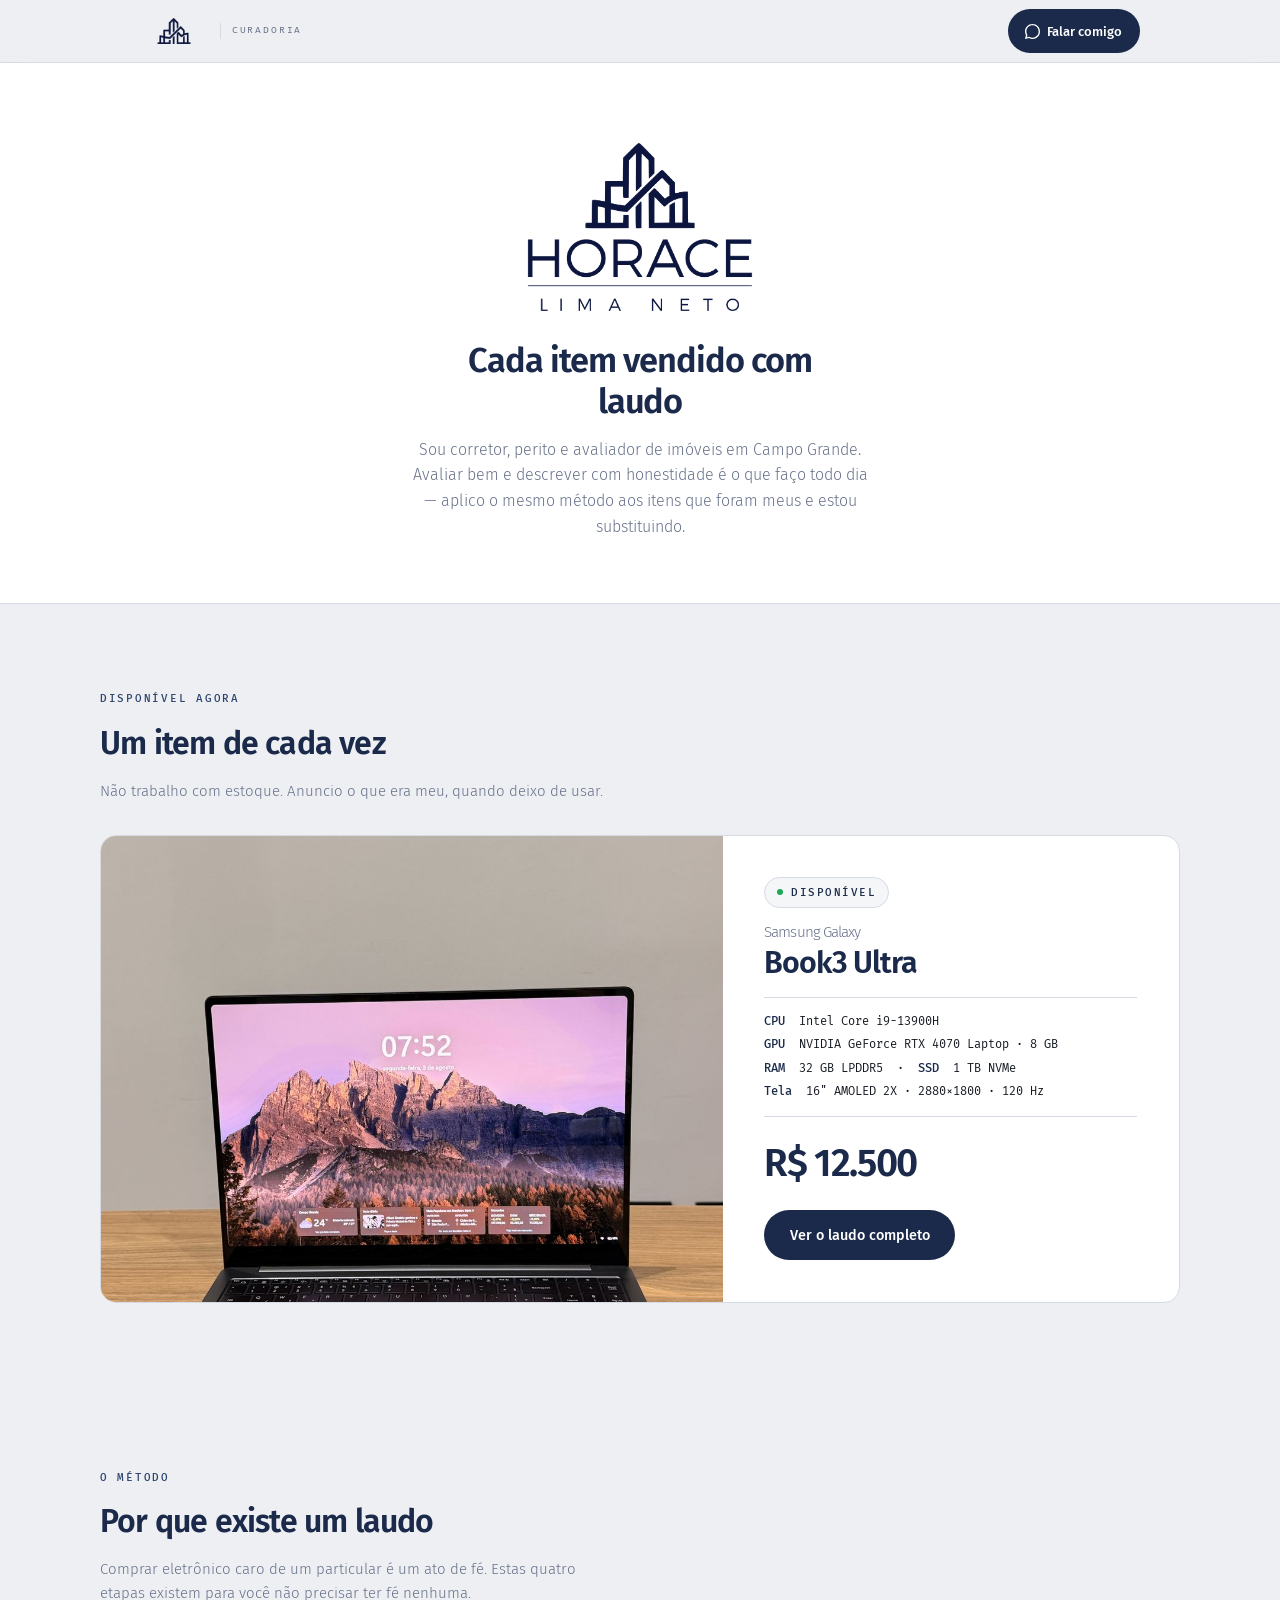
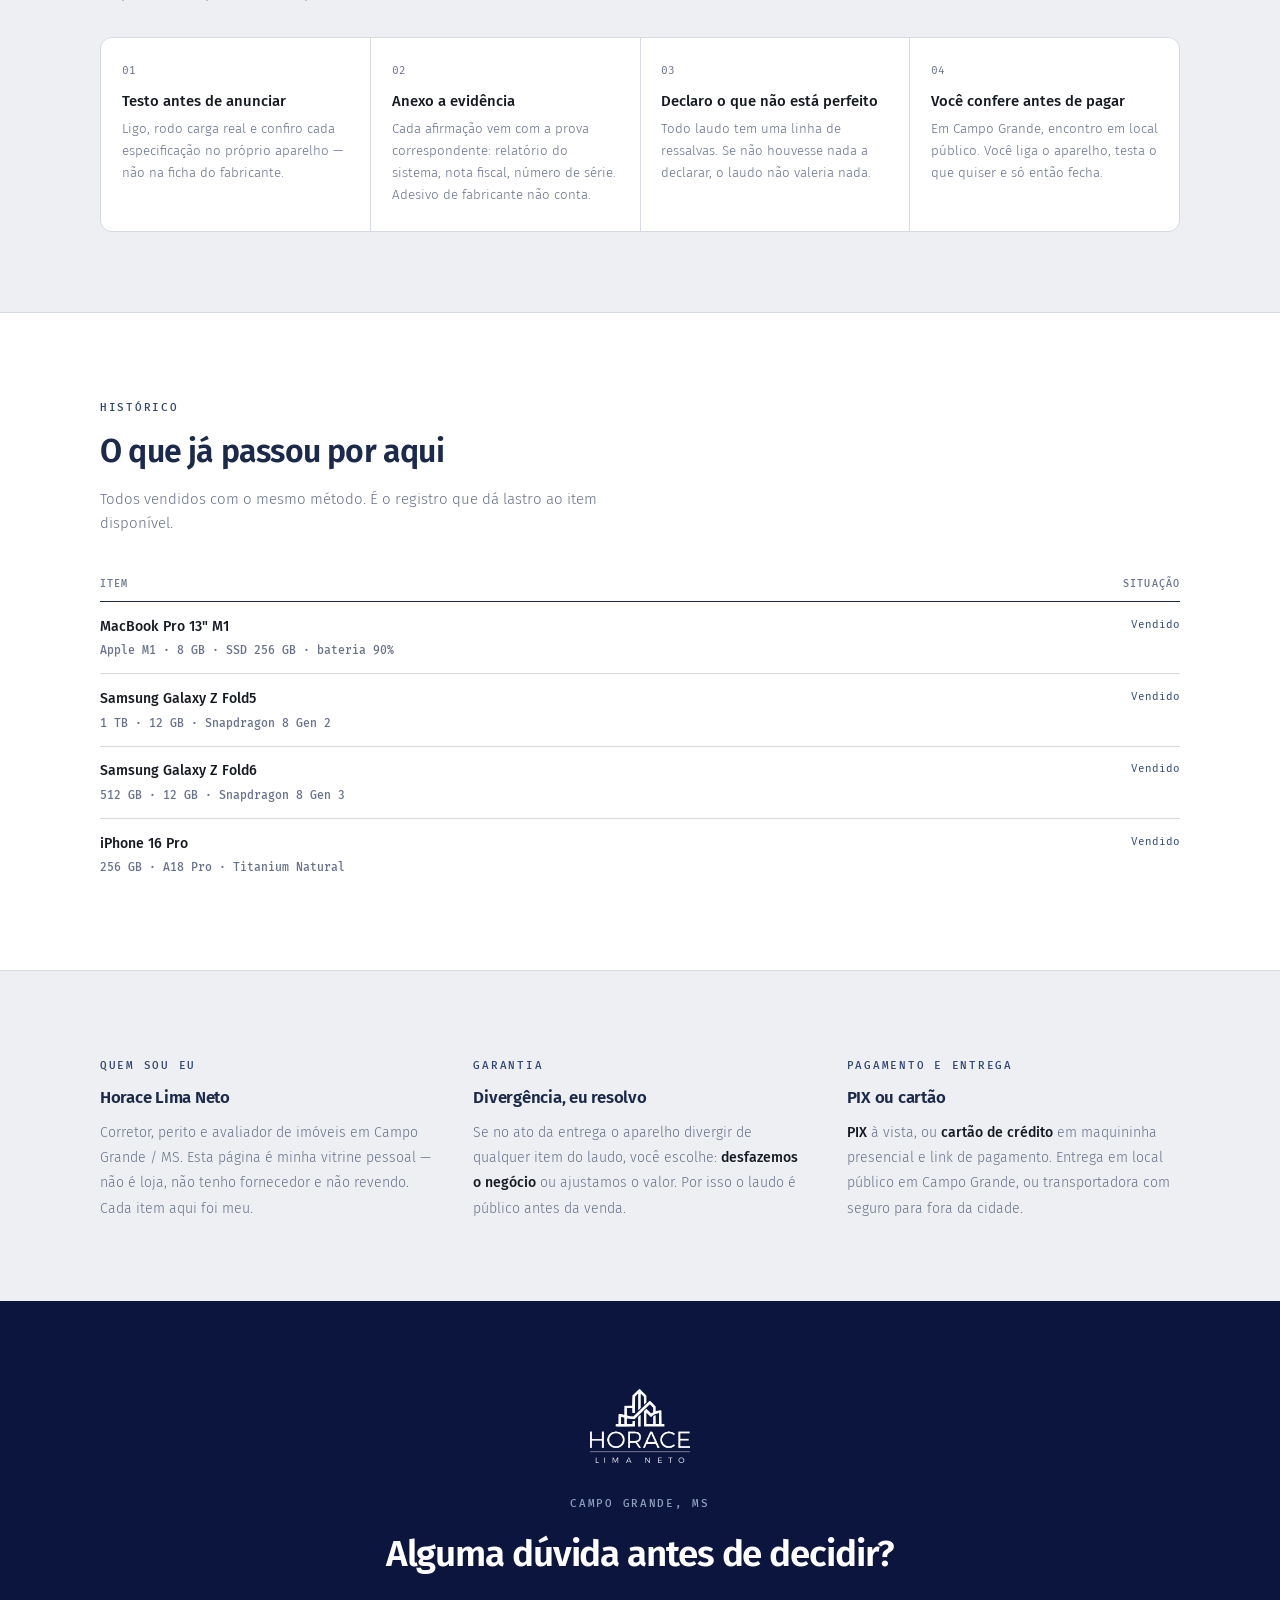
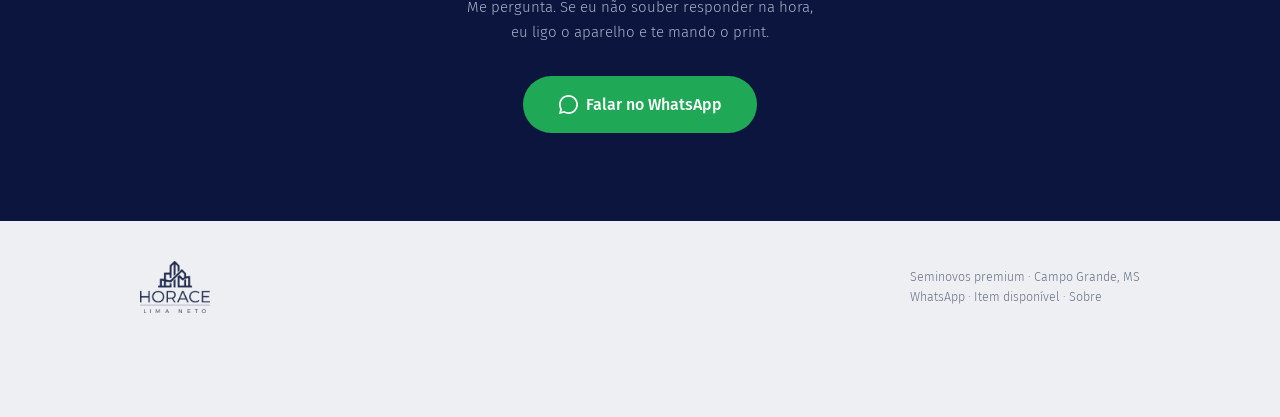
==== commit 6c4b1e87: "Curadoria Horace Neto — Galaxy Book3 Ultra" ====
--- a/index.html
+++ b/index.html
@@ -3,508 +3,152 @@
 <head>
 <meta charset="UTF-8">
 <meta name="viewport" content="width=device-width, initial-scale=1.0">
-<title>NettoShop — Eletrônicos Seminovos · Campo Grande, MS</title>
+
+<title>Curadoria Horace Neto — Seminovos premium com laudo · Campo Grande, MS</title>
+<meta name="description" content="Itens premium seminovos vendidos com laudo de conservação item a item, por Horace Neto — corretor, perito e avaliador em Campo Grande, MS.">
+<meta name="theme-color" content="#1B2A4A">
+<link rel="canonical" href="https://horaceneto.github.io/nettoshop/">
+
+<meta property="og:type" content="website">
+<meta property="og:locale" content="pt_BR">
+<meta property="og:site_name" content="Curadoria Horace Neto">
+<meta property="og:title" content="Curadoria Horace Neto">
+<meta property="og:description" content="Seminovos premium com laudo de conservação item a item. Campo Grande, MS.">
+<meta property="og:url" content="https://horaceneto.github.io/nettoshop/">
+<meta property="og:image" content="https://horaceneto.github.io/nettoshop/og-home.jpg">
+<meta property="og:image:width" content="1200">
+<meta property="og:image:height" content="630">
+<meta name="twitter:card" content="summary_large_image">
+
+<link rel="icon" href="data:image/svg+xml,<svg xmlns='http://www.w3.org/2000/svg' viewBox='0 0 64 64'><rect width='64' height='64' rx='12' fill='%230C153E'/><text x='32' y='43' font-family='Helvetica,Arial' font-size='27' font-weight='700' fill='%23fff' text-anchor='middle'>HN</text></svg>">
+
 <link rel="preconnect" href="https://fonts.googleapis.com">
-<link href="https://fonts.googleapis.com/css2?family=Plus+Jakarta+Sans:wght@300;400;500;600;700;800&display=swap" rel="stylesheet">
-<style>
-*, *::before, *::after { box-sizing: border-box; margin: 0; padding: 0; }
-:root {
-  --bg: #f5f5f7; --surface: #ffffff;
-  --text-h: #1d1d1f; --text-b: #3d3d3f; --text-m: #86868b;
-  --border: #d2d2d7;
-  --accent: #1A56DB; --accent-h: #1648C0; --accent-rgb: 26,86,219;
-  --green: #16a34a; --green-h: #15803d;
-  --shadow: 0 2px 20px rgba(0,0,0,0.06);
-  --shadow-h: 0 8px 40px rgba(0,0,0,0.10);
-  --r: 16px;
-  --font: 'Plus Jakarta Sans', -apple-system, BlinkMacSystemFont, sans-serif;
-}
-html { scroll-behavior: smooth; }
-body { background: var(--bg); color: var(--text-b); font-family: var(--font); font-weight: 400; line-height: 1.6; -webkit-font-smoothing: antialiased; }
- 
-/* NAV */
-nav { position: sticky; top: 0; z-index: 200; background: rgba(255,255,255,0.85); backdrop-filter: saturate(180%) blur(20px); -webkit-backdrop-filter: saturate(180%) blur(20px); border-bottom: 1px solid rgba(0,0,0,0.08); padding: 0 2.5rem; height: 52px; display: flex; align-items: center; justify-content: space-between; }
-.logo { font-size: 1.15rem; font-weight: 700; letter-spacing: -0.4px; color: var(--text-h); text-decoration: none; }
-.logo em { font-style: normal; color: var(--accent); }
-.nav-links { display: flex; gap: 2rem; list-style: none; }
-.nav-links a { color: var(--text-b); text-decoration: none; font-size: 0.85rem; font-weight: 400; transition: color .15s; }
-.nav-links a:hover { color: var(--text-h); }
-.nav-cta { background: rgba(var(--accent-rgb),.1) !important; color: var(--accent) !important; font-size: 0.82rem !important; font-weight: 600 !important; padding: 0.42rem 1.1rem; border-radius: 999px; border: 1.5px solid rgba(var(--accent-rgb),.25) !important; transition: all .15s !important; }
-.nav-cta:hover { background: rgba(var(--accent-rgb),.16) !important; }
- 
-/* HERO */
-.hero-product { background: var(--surface); border-bottom: 1px solid var(--border); padding: 4.5rem 2.5rem; }
-.hero-product-inner { max-width: 1120px; margin: 0 auto; display: grid; grid-template-columns: 1fr 1fr; gap: 4rem; align-items: center; }
-.hero-text { display: flex; flex-direction: column; gap: 1.1rem; }
-.hero-eyebrow { font-size: 0.78rem; font-weight: 600; letter-spacing: 0.08em; text-transform: uppercase; color: var(--accent); }
-.hero-text h1 { font-size: clamp(2.4rem,5vw,4rem); font-weight: 800; letter-spacing: -0.03em; color: var(--text-h); line-height: 1.05; }
-.hero-text h1 span { color: var(--accent); }
-.hero-specs { font-size: 0.92rem; font-weight: 300; color: var(--text-m); line-height: 1.85; }
-.hero-bio { font-size: 0.82rem; color: var(--text-m); font-style: italic; line-height: 1.7; border-left: 3px solid rgba(var(--accent-rgb),.3); padding-left: 0.85rem; }
-.hero-price-row { display: flex; align-items: baseline; gap: 0.75rem; flex-wrap: wrap; padding-top: 0.25rem; }
-.hero-price { font-size: 2.2rem; font-weight: 800; color: var(--text-h); letter-spacing: -0.03em; }
-.hero-price-old { font-size: 1rem; color: var(--text-m); text-decoration: line-through; font-weight: 300; }
-.hero-disc { background: rgba(var(--accent-rgb),.1); color: var(--accent); font-size: 0.78rem; font-weight: 700; padding: 0.25rem 0.65rem; border-radius: 6px; }
-.hero-actions { display: flex; gap: 0.85rem; flex-wrap: wrap; align-items: center; }
-.hero-img-wrap { border-radius: var(--r); overflow: hidden; background: var(--bg); aspect-ratio: 4/3; position: relative; cursor: zoom-in; }
-.hero-img-wrap img { width: 100%; height: 100%; object-fit: cover; transition: transform .4s; display: block; }
-.hero-img-wrap:hover img { transform: scale(1.03); }
-.hero-dots { position: absolute; bottom: 12px; left: 50%; transform: translateX(-50%); display: flex; gap: 6px; }
-.hd { width: 7px; height: 7px; border-radius: 50%; background: rgba(0,0,0,0.2); cursor: pointer; transition: background .2s; }
-.hd.active { background: var(--accent); }
- 
-/* BUTTONS */
-.btn { display: inline-flex; align-items: center; justify-content: center; gap: 0.5rem; font-family: var(--font); font-size: 0.9rem; font-weight: 500; padding: 0.75rem 1.5rem; border-radius: 999px; text-decoration: none; border: none; cursor: pointer; transition: all .18s; }
-.btn-accent { background: var(--accent); color: #fff; }
-.btn-accent:hover { background: var(--accent-h); transform: translateY(-1px); }
-.btn-ghost { background: transparent; color: var(--text-h); border: 1.5px solid var(--border); }
-.btn-ghost:hover { border-color: rgba(0,0,0,0.3); }
-.btn-wa { background: var(--green); color: #fff; }
-.btn-wa:hover { background: var(--green-h); transform: translateY(-1px); }
- 
-/* TRUST BAR */
-.trust-bar { background: var(--surface); border-bottom: 1px solid var(--border); padding: 1.1rem 2rem; }
-.trust-inner { max-width: 960px; margin: 0 auto; display: flex; justify-content: center; gap: 3rem; flex-wrap: wrap; }
-.trust-item { display: flex; align-items: center; gap: 0.5rem; font-size: 0.82rem; color: var(--text-m); }
-.trust-item svg { color: var(--accent); flex-shrink: 0; }
-.trust-item strong { color: var(--text-h); font-weight: 500; }
- 
-/* SECTION */
-.section { max-width: 1120px; margin: 0 auto; padding: 5rem 2rem; }
-.sec-label { font-size: 0.72rem; font-weight: 700; letter-spacing: 0.1em; text-transform: uppercase; color: var(--accent); margin-bottom: 0.6rem; }
-.sec-title { font-size: clamp(1.6rem,3.5vw,2.4rem); font-weight: 700; letter-spacing: -0.02em; color: var(--text-h); margin-bottom: 0.5rem; }
-.sec-sub { color: var(--text-m); font-size: 0.95rem; font-weight: 300; }
- 
-/* FILTERS */
-.filters { display: flex; gap: 0.5rem; flex-wrap: wrap; margin: 2rem 0 2.5rem; }
-.f-btn { background: var(--surface); border: 1px solid var(--border); color: var(--text-b); font-family: var(--font); font-size: 0.83rem; font-weight: 500; padding: 0.45rem 1.1rem; border-radius: 999px; cursor: pointer; transition: all .18s; }
-.f-btn:hover { border-color: var(--accent); color: var(--accent); }
-.f-btn.active { background: var(--accent); border-color: var(--accent); color: #fff; }
- 
-/* GRID */
-.grid { display: grid; grid-template-columns: repeat(auto-fill, minmax(260px,1fr)); gap: 1.5rem; align-items: start; }
- 
-/* CARD */
-.card { background: var(--surface); border: 1px solid var(--border); border-radius: var(--r); overflow: hidden; display: flex; flex-direction: column; transition: box-shadow .25s, transform .25s; box-shadow: var(--shadow); }
-.card:hover { box-shadow: var(--shadow-h); transform: translateY(-3px); }
-.card.featured { border-color: rgba(var(--accent-rgb),.35); box-shadow: 0 4px 24px rgba(var(--accent-rgb),.1); }
-.card.sold { opacity: 0.55; pointer-events: none; }
- 
-/* GALLERY */
-.card-gallery { position: relative; aspect-ratio: 16/10; overflow: hidden; border-bottom: 1px solid var(--border); background: var(--bg); cursor: zoom-in; }
-.card-gallery img { position: absolute; inset: 0; width: 100%; height: 100%; object-fit: cover; opacity: 0; transition: opacity .35s; display: block; }
-.card-gallery img.active { opacity: 1; }
-.gallery-dots { position: absolute; bottom: 8px; left: 50%; transform: translateX(-50%); display: flex; gap: 5px; }
-.gdot { width: 6px; height: 6px; border-radius: 50%; background: rgba(255,255,255,0.5); cursor: pointer; transition: background .2s; }
-.gdot.active { background: #fff; }
-.gallery-arrow { position: absolute; top: 50%; transform: translateY(-50%); background: rgba(255,255,255,0.85); border: none; border-radius: 50%; width: 28px; height: 28px; display: flex; align-items: center; justify-content: center; cursor: pointer; font-size: 14px; color: var(--text-h); transition: background .18s; z-index: 2; }
-.gallery-arrow:hover { background: #fff; }
-.gallery-arrow.prev { left: 8px; }
-.gallery-arrow.next { right: 8px; }
-.featured-badge { position: absolute; top: 12px; left: 12px; background: var(--accent); color: #fff; font-size: 0.68rem; font-weight: 700; letter-spacing: 0.06em; text-transform: uppercase; padding: 0.25rem 0.7rem; border-radius: 999px; z-index: 3; }
- 
-/* CARD SOLD IMG */
-.card-img { aspect-ratio: 16/10; background: var(--bg); display: flex; align-items: center; justify-content: center; font-size: 3.5rem; border-bottom: 1px solid var(--border); position: relative; }
-.sold-overlay { position: absolute; inset: 0; background: rgba(245,245,247,0.75); display: flex; align-items: center; justify-content: center; }
-.sold-tag { background: var(--text-h); color: #fff; font-size: 0.7rem; font-weight: 700; letter-spacing: 0.08em; text-transform: uppercase; padding: 0.3rem 0.9rem; border-radius: 999px; }
- 
-/* CARD BODY */
-.card-body { padding: 1.25rem; flex: 1; display: flex; flex-direction: column; gap: 0.4rem; }
-.card-top { display: flex; align-items: center; justify-content: space-between; }
-.card-cat { font-size: 0.68rem; font-weight: 700; letter-spacing: 0.08em; text-transform: uppercase; color: var(--accent); }
-.discount-badge { background: rgba(var(--accent-rgb),.1); color: var(--accent); font-size: 0.68rem; font-weight: 700; padding: 0.2rem 0.55rem; border-radius: 6px; }
-.card h3 { font-size: 0.98rem; font-weight: 600; color: var(--text-h); line-height: 1.35; }
-.card-spec { color: var(--text-m); font-size: 0.81rem; font-weight: 300; line-height: 1.55; flex: 1; }
-.card-footer { margin-top: 1rem; padding-top: 1rem; border-top: 1px solid var(--border); display: flex; align-items: center; justify-content: space-between; gap: 0.75rem; }
-.price-wrap { display: flex; align-items: baseline; gap: 0.4rem; }
-.price { font-size: 1.15rem; font-weight: 700; color: var(--accent); letter-spacing: -0.02em; }
-.price-old { font-size: 0.78rem; color: var(--text-m); text-decoration: line-through; font-weight: 300; }
-.btn-card { display: inline-flex; align-items: center; gap: 0.3rem; background: var(--green); color: #fff; font-family: var(--font); font-size: 0.78rem; font-weight: 600; padding: 0.48rem 0.9rem; border-radius: 999px; text-decoration: none; border: none; cursor: pointer; transition: background .18s, transform .18s; white-space: nowrap; }
-.btn-card:hover { background: var(--green-h); transform: scale(1.03); }
- 
-/* FEATURES */
-.features-bg { background: var(--surface); border-top: 1px solid var(--border); border-bottom: 1px solid var(--border); }
-.features-grid { display: grid; grid-template-columns: repeat(auto-fit, minmax(200px,1fr)); max-width: 1120px; margin: 0 auto; }
-.feat { padding: 2.75rem 2rem; border-right: 1px solid var(--border); display: flex; flex-direction: column; align-items: flex-start; gap: 0.7rem; }
-.feat:last-child { border-right: none; }
-.feat-icon { width: 40px; height: 40px; border-radius: 10px; background: rgba(var(--accent-rgb),.08); display: flex; align-items: center; justify-content: center; color: var(--accent); }
-.feat h4 { font-size: 0.92rem; font-weight: 600; color: var(--text-h); }
-.feat p { font-size: 0.81rem; color: var(--text-m); font-weight: 300; line-height: 1.55; }
- 
-/* ABOUT / GARANTIA / PAGAMENTO */
-.info-section { background: var(--surface); border-top: 1px solid var(--border); border-bottom: 1px solid var(--border); }
-.info-grid { max-width: 1120px; margin: 0 auto; padding: 4rem 2rem; display: grid; grid-template-columns: repeat(auto-fit, minmax(260px,1fr)); gap: 3rem; }
-.info-block p.label { font-size: 0.72rem; font-weight: 700; letter-spacing: 0.1em; text-transform: uppercase; color: var(--accent); margin-bottom: 0.6rem; }
-.info-block h3 { font-size: 1.1rem; font-weight: 700; color: var(--text-h); margin-bottom: 0.65rem; letter-spacing: -0.02em; }
-.info-block p.body { font-size: 0.88rem; color: var(--text-m); font-weight: 300; line-height: 1.75; }
-.info-block p.body strong { color: var(--text-b); font-weight: 500; }
- 
-/* CTA FINAL */
-.cta-final { background: var(--text-h); text-align: center; padding: 6rem 2rem; color: #fff; }
-.cta-final h2 { font-size: clamp(1.8rem,4vw,2.8rem); font-weight: 700; letter-spacing: -0.02em; margin-bottom: 0.75rem; }
-.cta-final p { color: rgba(255,255,255,0.55); margin-bottom: 2rem; font-weight: 300; font-size: 0.95rem; }
- 
-/* FOOTER */
-footer { background: var(--surface); border-top: 1px solid var(--border); padding: 2.25rem 2rem; display: flex; align-items: center; justify-content: space-between; flex-wrap: wrap; gap: 1rem; }
-.footer-logo { font-size: 1rem; font-weight: 700; color: var(--text-h); }
-.footer-logo em { font-style: normal; color: var(--accent); }
-footer p { font-size: 0.8rem; color: var(--text-m); font-weight: 300; }
-footer a { color: var(--text-m); text-decoration: none; }
-footer a:hover { color: var(--text-h); }
- 
-/* WA FLOAT */
-.wa-float { position: fixed; bottom: 1.5rem; right: 1.5rem; z-index: 999; width: 52px; height: 52px; border-radius: 50%; background: var(--green); display: flex; align-items: center; justify-content: center; box-shadow: 0 4px 16px rgba(22,163,74,.4); text-decoration: none; transition: transform .2s; }
-.wa-float:hover { transform: scale(1.1); }
- 
-/* LIGHTBOX */
-.lightbox { position: fixed; inset: 0; z-index: 9999; background: rgba(0,0,0,0.92); display: none; align-items: center; justify-content: center; cursor: zoom-out; }
-.lightbox.open { display: flex; animation: lbIn .2s ease; }
-@keyframes lbIn { from { opacity: 0; } to { opacity: 1; } }
-.lightbox img { max-width: 92vw; max-height: 88vh; object-fit: contain; border-radius: 8px; cursor: default; display: block; }
-.lb-close { position: fixed; top: 1.25rem; right: 1.5rem; width: 36px; height: 36px; border-radius: 50%; background: rgba(255,255,255,0.15); border: none; color: #fff; font-size: 1.2rem; cursor: pointer; display: flex; align-items: center; justify-content: center; }
-.lb-close:hover { background: rgba(255,255,255,0.28); }
-.lb-prev, .lb-next { position: fixed; top: 50%; transform: translateY(-50%); background: rgba(255,255,255,0.15); border: none; color: #fff; font-size: 1.5rem; width: 44px; height: 44px; border-radius: 50%; cursor: pointer; display: flex; align-items: center; justify-content: center; }
-.lb-prev { left: 1.25rem; } .lb-next { right: 1.25rem; }
-.lb-prev:hover, .lb-next:hover { background: rgba(255,255,255,0.28); }
-.lb-counter { position: fixed; bottom: 1.25rem; left: 50%; transform: translateX(-50%); color: rgba(255,255,255,0.6); font-size: 0.82rem; }
- 
-/* RESPONSIVE */
-@media (max-width: 800px) {
-  .hero-product-inner { grid-template-columns: 1fr; gap: 2rem; }
-  .hero-product { padding: 3rem 1.25rem; }
-  .hero-img-wrap { max-width: 460px; margin: 0 auto; width: 100%; }
-}
-@media (max-width: 700px) {
-  nav { padding: 0 1.25rem; } .nav-links { display: none; }
-  .section { padding: 3.5rem 1.25rem; }
-  .grid { grid-template-columns: 1fr 1fr; gap: 1rem; }
-  .feat { border-right: none; border-bottom: 1px solid var(--border); padding: 2rem 1.25rem; }
-  .feat:last-child { border-bottom: none; }
-  footer { flex-direction: column; text-align: center; }
-  .trust-inner { gap: 1.25rem; }
-  .info-grid { padding: 2.5rem 1.25rem; gap: 2rem; }
-}
-@media (max-width: 420px) { .grid { grid-template-columns: 1fr; } }
- 
-@keyframes fadeUp { from { opacity: 0; transform: translateY(18px); } to { opacity: 1; transform: translateY(0); } }
-.hero-eyebrow { animation: fadeUp .5s ease both; }
-.hero-text h1 { animation: fadeUp .5s .08s ease both; }
-.hero-specs { animation: fadeUp .5s .14s ease both; }
-.hero-bio { animation: fadeUp .5s .18s ease both; }
-.hero-price-row { animation: fadeUp .5s .22s ease both; }
-.hero-actions { animation: fadeUp .5s .28s ease both; }
-.hero-img-wrap { animation: fadeUp .6s .1s ease both; }
-</style>
+<link rel="preconnect" href="https://fonts.gstatic.com" crossorigin>
+<link href="https://fonts.googleapis.com/css2?family=Fira+Sans:wght@300;400;500;600;700&family=Fira+Mono:wght@400;500;700&display=swap" rel="stylesheet">
+<link rel="stylesheet" href="style.css">
 </head>
 <body>
- 
-<!-- NAV -->
-<nav>
-  <a href="#" class="logo">Netto<em>Shop</em></a>
-  <ul class="nav-links">
-    <li><a href="#produtos">Produtos</a></li>
-    <li><a href="#sobre">Sobre</a></li>
-    <li><a href="https://wa.me/5567999778448?text=Olá! Vi o NettoShop e gostaria de saber mais." target="_blank" class="nav-cta">Contato</a></li>
-  </ul>
+
+<nav class="nav">
+  <div class="nav-in">
+    <a class="brand" href="index.html">
+      <img src="assets/logo-mark-navy.png" alt="Horace Lima Neto" width="200" height="76">
+      <span>Curadoria</span>
+    </a>
+    <a class="nav-wa" href="https://wa.me/5567999778448?text=Ol%C3%A1%2C%20Horace!%20Vi%20sua%20p%C3%A1gina%20e%20quero%20saber%20mais." target="_blank" rel="noopener">
+      <svg width="15" height="15" viewBox="0 0 24 24" fill="currentColor" aria-hidden="true"><path d="M12 0C5.373 0 0 5.373 0 12c0 2.091.536 4.06 1.479 5.775L0 24l6.388-1.448A11.934 11.934 0 0012 24c6.627 0 12-5.373 12-12S18.627 0 12 0zm0 21.818a9.817 9.817 0 01-5.002-1.372l-.359-.214-3.72.976.99-3.624-.234-.373A9.818 9.818 0 012.182 12C2.182 6.58 6.58 2.182 12 2.182S21.818 6.58 21.818 12 17.42 21.818 12 21.818z"/></svg>
+      <span>Falar comigo</span>
+    </a>
+  </div>
 </nav>
- 
-<!-- HERO -->
-<section class="hero-product">
-  <div class="hero-product-inner">
-    <div class="hero-text">
-      <span class="hero-eyebrow">Destaque da semana</span>
-      <h1>MacBook Pro<br><span>13" — M1</span></h1>
-      <p class="hero-specs">Chip Apple M1 · 8 GB RAM · SSD 256 GB<br>Tela Retina 13,3" · Bateria 90% · 119 ciclos<br>Space Gray · Caixa e carregador original</p>
-      <p class="hero-bio">"Sou Horace Netto, corretor e avaliador de imóveis em Campo Grande. Vendo eletrônicos seminovos com procedência, transparência e atendimento direto — sem intermediários. Estou me desfazendo dos produtos em ótimo estado e com muito cuidado."</p>
-      <div class="hero-price-row">
-        <span class="hero-price">R$ 4.799</span>
-        <span class="hero-price-old">R$ 6.499</span>
-        <span class="hero-disc">−26%</span>
-      </div>
-      <div class="hero-actions">
-        <a href="https://wa.me/5567999778448?text=Olá, Horace! Tenho interesse no MacBook Pro M1 13%22 — R$4.799." target="_blank" class="btn btn-accent">
-          <svg width="16" height="16" viewBox="0 0 24 24" fill="currentColor"><path d="M17.472 14.382c-.297-.149-1.758-.867-2.03-.967-.273-.099-.471-.148-.67.15-.197.297-.767.966-.94 1.164-.173.199-.347.223-.644.075-.297-.15-1.255-.463-2.39-1.475-.883-.788-1.48-1.761-1.653-2.059-.173-.297-.018-.458.13-.606.134-.133.298-.347.446-.52.149-.174.198-.298.298-.497.099-.198.05-.371-.025-.52-.075-.149-.669-1.612-.916-2.207-.242-.579-.487-.5-.669-.51-.173-.008-.371-.01-.57-.01-.198 0-.52.074-.792.372-.272.297-1.04 1.016-1.04 2.479 0 1.462 1.065 2.875 1.213 3.074.149.198 2.096 3.2 5.077 4.487.709.306 1.262.489 1.694.625.712.227 1.36.195 1.871.118.571-.085 1.758-.719 2.006-1.413.248-.694.248-1.289.173-1.413-.074-.124-.272-.198-.57-.347z"/><path d="M12 0C5.373 0 0 5.373 0 12c0 2.091.536 4.06 1.479 5.775L0 24l6.388-1.448A11.934 11.934 0 0012 24c6.627 0 12-5.373 12-12S18.627 0 12 0zm0 21.818a9.817 9.817 0 01-5.002-1.372l-.359-.214-3.72.976.99-3.624-.234-.373A9.818 9.818 0 012.182 12C2.182 6.58 6.58 2.182 12 2.182S21.818 6.58 21.818 12 17.42 21.818 12 21.818z"/></svg>
-          Tenho interesse
-        </a>
-        <a href="#produtos" class="btn btn-ghost">Ver todos</a>
-      </div>
+
+<header class="intro">
+  <img src="assets/logo-navy.png" alt="Horace Lima Neto" width="720" height="538" fetchpriority="high">
+  <h1>Cada item vendido com laudo</h1>
+  <p>Sou corretor, perito e avaliador de imóveis em Campo Grande. Avaliar bem e descrever com honestidade é o que faço todo dia — aplico o mesmo método aos itens que foram meus e estou substituindo.</p>
+</header>
+
+<!-- ITEM DISPONÍVEL -->
+<section class="sec wrap">
+  <div class="sec-head">
+    <span class="tag">Disponível agora</span>
+    <h2>Um item de cada vez</h2>
+    <p>Não trabalho com estoque. Anuncio o que era meu, quando deixo de usar.</p>
+  </div>
+
+  <article class="offer">
+    <a class="offer-img" href="book3-ultra.html">
+      <img src="book3-1.jpg" alt="Samsung Galaxy Book3 Ultra aberto, tela AMOLED acesa" width="640" height="480">
+    </a>
+    <div class="offer-txt">
+      <span class="status on-white"><span class="dot"></span>Disponível</span>
+      <h3><em>Samsung Galaxy</em>Book3 Ultra</h3>
+      <p class="offer-specs">
+        <b>CPU</b> &nbsp;Intel Core i9-13900H<br>
+        <b>GPU</b> &nbsp;NVIDIA GeForce RTX 4070 Laptop · 8 GB<br>
+        <b>RAM</b> &nbsp;32 GB LPDDR5 &nbsp;·&nbsp; <b>SSD</b> &nbsp;1 TB NVMe<br>
+        <b>Tela</b> &nbsp;16" AMOLED 2X · 2880×1800 · 120 Hz
+      </p>
+      <span class="price-row">
+        <b class="price">R$ 12.500</b>
+      </span>
+      <a class="btn btn-navy" href="book3-ultra.html">Ver o laudo completo</a>
     </div>
-    <div class="hero-img-wrap" onclick="cycleHeroImg()">
-      <img src="macbook-fechado.jpg" alt="MacBook Pro M1" id="hero-img">
-      <div class="hero-dots">
-        <span class="hd active" onclick="setHeroImg(0,event)"></span>
-        <span class="hd" onclick="setHeroImg(1,event)"></span>
-        <span class="hd" onclick="setHeroImg(2,event)"></span>
-      </div>
+  </article>
+</section>
+
+<!-- MÉTODO -->
+<section class="sec wrap">
+  <div class="sec-head">
+    <span class="tag">O método</span>
+    <h2>Por que existe um laudo</h2>
+    <p>Comprar eletrônico caro de um particular é um ato de fé. Estas quatro etapas existem para você não precisar ter fé nenhuma.</p>
+  </div>
+  <div class="method">
+    <div><span class="n">01</span><b>Testo antes de anunciar</b><p>Ligo, rodo carga real e confiro cada especificação no próprio aparelho — não na ficha do fabricante.</p></div>
+    <div><span class="n">02</span><b>Anexo a evidência</b><p>Cada afirmação vem com a prova correspondente: relatório do sistema, nota fiscal, número de série. Adesivo de fabricante não conta.</p></div>
+    <div><span class="n">03</span><b>Declaro o que não está perfeito</b><p>Todo laudo tem uma linha de ressalvas. Se não houvesse nada a declarar, o laudo não valeria nada.</p></div>
+    <div><span class="n">04</span><b>Você confere antes de pagar</b><p>Em Campo Grande, encontro em local público. Você liga o aparelho, testa o que quiser e só então fecha.</p></div>
+  </div>
+</section>
+
+<!-- HISTÓRICO -->
+<div class="ledger-bg">
+  <section class="sec wrap">
+    <div class="sec-head">
+      <span class="tag">Histórico</span>
+      <h2>O que já passou por aqui</h2>
+      <p>Todos vendidos com o mesmo método. É o registro que dá lastro ao item disponível.</p>
+    </div>
+    <table class="ledger">
+      <thead><tr><th scope="col">Item</th><th scope="col" style="text-align:right">Situação</th></tr></thead>
+      <tbody>
+        <tr><td class="l-item">MacBook Pro 13" M1<span class="l-spec">Apple M1 · 8 GB · SSD 256 GB · bateria 90%</span></td><td class="l-st">Vendido</td></tr>
+        <tr><td class="l-item">Samsung Galaxy Z Fold5<span class="l-spec">1 TB · 12 GB · Snapdragon 8 Gen 2</span></td><td class="l-st">Vendido</td></tr>
+        <tr><td class="l-item">Samsung Galaxy Z Fold6<span class="l-spec">512 GB · 12 GB · Snapdragon 8 Gen 3</span></td><td class="l-st">Vendido</td></tr>
+        <tr><td class="l-item">iPhone 16 Pro<span class="l-spec">256 GB · A18 Pro · Titanium Natural</span></td><td class="l-st">Vendido</td></tr>
+      </tbody>
+    </table>
+  </section>
+</div>
+
+<!-- INFO -->
+<section class="sec wrap" id="sobre">
+  <div class="info">
+    <div>
+      <span class="tag">Quem sou eu</span>
+      <h3>Horace Lima Neto</h3>
+      <p>Corretor, perito e avaliador de imóveis em Campo Grande / MS. Esta página é minha vitrine pessoal — não é loja, não tenho fornecedor e não revendo. Cada item aqui foi meu.</p>
+    </div>
+    <div>
+      <span class="tag">Garantia</span>
+      <h3>Divergência, eu resolvo</h3>
+      <p>Se no ato da entrega o aparelho divergir de qualquer item do laudo, você escolhe: <strong>desfazemos o negócio</strong> ou ajustamos o valor. Por isso o laudo é público antes da venda.</p>
+    </div>
+    <div>
+      <span class="tag">Pagamento e entrega</span>
+      <h3>PIX ou cartão</h3>
+      <p><strong>PIX</strong> à vista, ou <strong>cartão de crédito</strong> em maquininha presencial e link de pagamento. Entrega em local público em Campo Grande, ou transportadora com seguro para fora da cidade.</p>
     </div>
   </div>
 </section>
- 
-<!-- TRUST BAR -->
-<div class="trust-bar">
-  <div class="trust-inner">
-    <span class="trust-item"><svg width="14" height="14" viewBox="0 0 24 24" fill="none" stroke="currentColor" stroke-width="2.5"><path d="M9 12l2 2 4-4m6 2a9 9 0 11-18 0 9 9 0 0118 0z"/></svg><strong>Itens verificados</strong></span>
-    <span class="trust-item"><svg width="14" height="14" viewBox="0 0 24 24" fill="none" stroke="currentColor" stroke-width="2.5"><path d="M12 22s8-4 8-10V5l-8-3-8 3v7c0 6 8 10 8 10z"/></svg><strong>Compra segura</strong></span>
-    <span class="trust-item"><svg width="14" height="14" viewBox="0 0 24 24" fill="none" stroke="currentColor" stroke-width="2.5"><path d="M8 12h.01M12 12h.01M16 12h.01M21 12c0 4.418-4.03 8-9 8a9.863 9.863 0 01-4.255-.949L3 20l1.395-3.72C3.512 15.042 3 13.574 3 12c0-4.418 4.03-8 9-8s9 3.582 9 8z"/></svg><strong>Atendimento direto</strong></span>
-    <span class="trust-item"><svg width="14" height="14" viewBox="0 0 24 24" fill="none" stroke="currentColor" stroke-width="2.5"><path d="M17.657 16.657L13.414 20.9a2 2 0 01-2.827 0l-4.244-4.243a8 8 0 1111.314 0z"/><path d="M15 11a3 3 0 11-6 0 3 3 0 016 0z"/></svg><strong>Campo Grande, MS</strong></span>
-  </div>
-</div>
- 
-<!-- PRODUTOS -->
-<section class="section" id="produtos">
-  <p class="sec-label">Disponíveis agora</p>
-  <h2 class="sec-title">Produtos em estoque</h2>
-  <p class="sec-sub">Atualizado com frequência — reserve pelo WhatsApp.</p>
-  <div class="filters">
-    <button class="f-btn active" onclick="filtrar('todos',this)">Todos</button>
-    <button class="f-btn" onclick="filtrar('notebook',this)">Notebooks</button>
-    <button class="f-btn" onclick="filtrar('smartphone',this)">Smartphones</button>
-    <button class="f-btn" onclick="filtrar('tablet',this)">Tablets</button>
-    <button class="f-btn" onclick="filtrar('acessorio',this)">Acessórios</button>
-  </div>
-  <div class="grid" id="grid">
- 
-    <!-- MacBook Pro M1 -->
-    <div class="card featured" data-cat="notebook">
-      <div class="card-gallery" id="gal-0">
-        <span class="featured-badge">Destaque</span>
-        <img src="macbook-fechado.jpg" alt="MacBook Pro M1 fechado" class="active">
-        <img src="macbook-aberto.jpg"  alt="MacBook Pro M1 aberto">
-        <img src="macbook-info.jpg"    alt="Especificações MacBook Pro M1">
-        <img src="macbook-bateria.jpg" alt="Bateria MacBook Pro M1">
-        <button class="gallery-arrow prev" onclick="galPrev('gal-0',event)">&#8249;</button>
-        <button class="gallery-arrow next" onclick="galNext('gal-0',event)">&#8250;</button>
-        <div class="gallery-dots">
-          <div class="gdot active" onclick="galGo('gal-0',0,event)"></div>
-          <div class="gdot"        onclick="galGo('gal-0',1,event)"></div>
-          <div class="gdot"        onclick="galGo('gal-0',2,event)"></div>
-          <div class="gdot"        onclick="galGo('gal-0',3,event)"></div>
-        </div>
-      </div>
-      <div class="card-body">
-        <div class="card-top"><span class="card-cat">Notebook</span><span class="discount-badge">−26%</span></div>
-        <h3>MacBook Pro 13" — M1, 2020</h3>
-        <p class="card-spec">Chip Apple M1 · 8 GB RAM · SSD 256 GB · Tela Retina 13,3" · Bateria 90% (119 ciclos) · Space Gray · Acompanha caixa e carregador original</p>
-        <div class="card-footer">
-          <div class="price-wrap"><span class="price">R$ 4.799</span><span class="price-old">R$ 6.499</span></div>
-          <a href="https://wa.me/5567999778448?text=Olá, Horace! Tenho interesse no MacBook Pro M1 13%22 — R$4.799." target="_blank" class="btn-card">
-            <svg width="13" height="13" viewBox="0 0 24 24" fill="currentColor"><path d="M17.472 14.382c-.297-.149-1.758-.867-2.03-.967-.273-.099-.471-.148-.67.15-.197.297-.767.966-.94 1.164-.173.199-.347.223-.644.075-.297-.15-1.255-.463-2.39-1.475-.883-.788-1.48-1.761-1.653-2.059-.173-.297-.018-.458.13-.606.134-.133.298-.347.446-.52.149-.174.198-.298.298-.497.099-.198.05-.371-.025-.52-.075-.149-.669-1.612-.916-2.207-.242-.579-.487-.5-.669-.51-.173-.008-.371-.01-.57-.01-.198 0-.52.074-.792.372-.272.297-1.04 1.016-1.04 2.479 0 1.462 1.065 2.875 1.213 3.074.149.198 2.096 3.2 5.077 4.487.709.306 1.262.489 1.694.625.712.227 1.36.195 1.871.118.571-.085 1.758-.719 2.006-1.413.248-.694.248-1.289.173-1.413-.074-.124-.272-.198-.57-.347z"/><path d="M12 0C5.373 0 0 5.373 0 12c0 2.091.536 4.06 1.479 5.775L0 24l6.388-1.448A11.934 11.934 0 0012 24c6.627 0 12-5.373 12-12S18.627 0 12 0zm0 21.818a9.817 9.817 0 01-5.002-1.372l-.359-.214-3.72.976.99-3.624-.234-.373A9.818 9.818 0 012.182 12C2.182 6.58 6.58 2.182 12 2.182S21.818 6.58 21.818 12 17.42 21.818 12 21.818z"/></svg>
-            Tenho interesse
-          </a>
-        </div>
-      </div>
-    </div>
- 
-    <!-- Samsung Galaxy Z Fold5 -->
-    <div class="card" data-cat="smartphone">
-      <div class="card-gallery" id="gal-1">
-        <img src="zfold5-traseira.jpg" alt="Samsung Galaxy Z Fold5 traseira" class="active">
-        <img src="zfold5-frente.jpg"   alt="Samsung Galaxy Z Fold5 frente">
-        <img src="zfold5-aberto.jpg"   alt="Samsung Galaxy Z Fold5 aberto tela interna">
-        <img src="zfold5-aberto2.jpg"  alt="Samsung Galaxy Z Fold5 aberto completo">
-        <button class="gallery-arrow prev" onclick="galPrev('gal-1',event)">&#8249;</button>
-        <button class="gallery-arrow next" onclick="galNext('gal-1',event)">&#8250;</button>
-        <div class="gallery-dots">
-          <div class="gdot active" onclick="galGo('gal-1',0,event)"></div>
-          <div class="gdot"        onclick="galGo('gal-1',1,event)"></div>
-          <div class="gdot"        onclick="galGo('gal-1',2,event)"></div>
-          <div class="gdot"        onclick="galGo('gal-1',3,event)"></div>
-        </div>
-      </div>
-      <div class="card-body">
-        <div class="card-top"><span class="card-cat">Smartphone</span><span class="discount-badge">−20%</span></div>
-        <h3>Samsung Galaxy Z Fold5 — 1 TB</h3>
-        <p class="card-spec">Snapdragon 8 Gen 2 · 12 GB RAM · Tela interna 7,6" AMOLED 2X · Tela externa 6,2" · Câmera tripla 50+12+10 MP · IPX8 · Preto Fantasma</p>
-        <div class="card-footer">
-          <div class="price-wrap"><span class="price">R$ 3.999</span><span class="price-old">R$ 4.990</span></div>
-          <a href="https://wa.me/5567999778448?text=Olá, Horace! Tenho interesse no Samsung Galaxy Z Fold5 1TB — R$3.999." target="_blank" class="btn-card">
-            <svg width="13" height="13" viewBox="0 0 24 24" fill="currentColor"><path d="M17.472 14.382c-.297-.149-1.758-.867-2.03-.967-.273-.099-.471-.148-.67.15-.197.297-.767.966-.94 1.164-.173.199-.347.223-.644.075-.297-.15-1.255-.463-2.39-1.475-.883-.788-1.48-1.761-1.653-2.059-.173-.297-.018-.458.13-.606.134-.133.298-.347.446-.52.149-.174.198-.298.298-.497.099-.198.05-.371-.025-.52-.075-.149-.669-1.612-.916-2.207-.242-.579-.487-.5-.669-.51-.173-.008-.371-.01-.57-.01-.198 0-.52.074-.792.372-.272.297-1.04 1.016-1.04 2.479 0 1.462 1.065 2.875 1.213 3.074.149.198 2.096 3.2 5.077 4.487.709.306 1.262.489 1.694.625.712.227 1.36.195 1.871.118.571-.085 1.758-.719 2.006-1.413.248-.694.248-1.289.173-1.413-.074-.124-.272-.198-.57-.347z"/><path d="M12 0C5.373 0 0 5.373 0 12c0 2.091.536 4.06 1.479 5.775L0 24l6.388-1.448A11.934 11.934 0 0012 24c6.627 0 12-5.373 12-12S18.627 0 12 0zm0 21.818a9.817 9.817 0 01-5.002-1.372l-.359-.214-3.72.976.99-3.624-.234-.373A9.818 9.818 0 012.182 12C2.182 6.58 6.58 2.182 12 2.182S21.818 6.58 21.818 12 17.42 21.818 12 21.818z"/></svg>
-            Tenho interesse
-          </a>
-        </div>
-      </div>
-    </div>
- 
-    <!-- Samsung Galaxy Z Fold6 -->
-    <div class="card" data-cat="smartphone">
-      <div class="card-gallery" id="gal-2">
-        <img src="zfold6-1.jpg" alt="Samsung Galaxy Z Fold6 traseira prata" class="active">
-        <img src="zfold6-2.jpg" alt="Samsung Galaxy Z Fold6 tela externa">
-        <img src="zfold6-3.jpg" alt="Samsung Galaxy Z Fold6 tela interna aberta">
-        <img src="zfold6-4.jpg" alt="Samsung Galaxy Z Fold6 lateral">
-        <button class="gallery-arrow prev" onclick="galPrev('gal-2',event)">&#8249;</button>
-        <button class="gallery-arrow next" onclick="galNext('gal-2',event)">&#8250;</button>
-        <div class="gallery-dots">
-          <div class="gdot active" onclick="galGo('gal-2',0,event)"></div>
-          <div class="gdot"        onclick="galGo('gal-2',1,event)"></div>
-          <div class="gdot"        onclick="galGo('gal-2',2,event)"></div>
-          <div class="gdot"        onclick="galGo('gal-2',3,event)"></div>
-        </div>
-      </div>
-      <div class="card-body">
-        <div class="card-top"><span class="card-cat">Smartphone</span><span class="discount-badge">−17%</span></div>
-        <h3>Samsung Galaxy Z Fold6 — 512 GB</h3>
-        <p class="card-spec">Snapdragon 8 Gen 3 · 12 GB RAM · Tela interna 7,6" AMOLED 2X · Tela externa 6,3" · Câmera tripla 50+12+10 MP · Bateria 4400 mAh · IP48 · Silver Shadow · Galaxy AI</p>
-        <div class="card-footer">
-          <div class="price-wrap"><span class="price">R$ 4.999</span><span class="price-old">R$ 5.999</span></div>
-          <a href="https://wa.me/5567999778448?text=Olá, Horace! Tenho interesse no Samsung Galaxy Z Fold6 512GB — R$4.999." target="_blank" class="btn-card">
-            <svg width="13" height="13" viewBox="0 0 24 24" fill="currentColor"><path d="M17.472 14.382c-.297-.149-1.758-.867-2.03-.967-.273-.099-.471-.148-.67.15-.197.297-.767.966-.94 1.164-.173.199-.347.223-.644.075-.297-.15-1.255-.463-2.39-1.475-.883-.788-1.48-1.761-1.653-2.059-.173-.297-.018-.458.13-.606.134-.133.298-.347.446-.52.149-.174.198-.298.298-.497.099-.198.05-.371-.025-.52-.075-.149-.669-1.612-.916-2.207-.242-.579-.487-.5-.669-.51-.173-.008-.371-.01-.57-.01-.198 0-.52.074-.792.372-.272.297-1.04 1.016-1.04 2.479 0 1.462 1.065 2.875 1.213 3.074.149.198 2.096 3.2 5.077 4.487.709.306 1.262.489 1.694.625.712.227 1.36.195 1.871.118.571-.085 1.758-.719 2.006-1.413.248-.694.248-1.289.173-1.413-.074-.124-.272-.198-.57-.347z"/><path d="M12 0C5.373 0 0 5.373 0 12c0 2.091.536 4.06 1.479 5.775L0 24l6.388-1.448A11.934 11.934 0 0012 24c6.627 0 12-5.373 12-12S18.627 0 12 0zm0 21.818a9.817 9.817 0 01-5.002-1.372l-.359-.214-3.72.976.99-3.624-.234-.373A9.818 9.818 0 012.182 12C2.182 6.58 6.58 2.182 12 2.182S21.818 6.58 21.818 12 17.42 21.818 12 21.818z"/></svg>
-            Tenho interesse
-          </a>
-        </div>
-      </div>
-    </div>
- 
-    <!-- iPhone 16 Pro — VENDIDO -->
-    <div class="card sold" data-cat="smartphone">
-      <div class="card-img">
-        <span>📱</span>
-        <div class="sold-overlay"><span class="sold-tag">Vendido</span></div>
-      </div>
-      <div class="card-body">
-        <div class="card-top"><span class="card-cat">Smartphone</span></div>
-        <h3>iPhone 16 Pro — 256 GB</h3>
-        <p class="card-spec">Chip A18 Pro · Câmera 48 MP · Tela Super Retina XDR 6,3" · Titanium Natural · Usado com extremo cuidado</p>
-        <div class="card-footer">
-          <div class="price-wrap"><span class="price" style="color:var(--text-m);font-size:0.95rem;">Esgotado</span></div>
-          <span style="font-size:0.76rem;color:var(--text-m);">Indisponível</span>
-        </div>
-      </div>
-    </div>
- 
-  </div>
-</section>
- 
-<!-- FEATURES -->
-<div class="features-bg">
-  <div class="features-grid">
-    <div class="feat">
-      <div class="feat-icon"><svg width="20" height="20" viewBox="0 0 24 24" fill="none" stroke="currentColor" stroke-width="2"><path d="M9 12l2 2 4-4m6 2a9 9 0 11-18 0 9 9 0 0118 0z"/></svg></div>
-      <h4>Itens verificados</h4>
-      <p>Todo produto é testado antes de ser anunciado. Especificações comprovadas com prints reais.</p>
-    </div>
-    <div class="feat">
-      <div class="feat-icon"><svg width="20" height="20" viewBox="0 0 24 24" fill="none" stroke="currentColor" stroke-width="2"><path d="M12 22s8-4 8-10V5l-8-3-8 3v7c0 6 8 10 8 10z"/></svg></div>
-      <h4>Transparência total</h4>
-      <p>Fotos reais, estado da bateria documentado e número de série disponível para verificação.</p>
-    </div>
-    <div class="feat">
-      <div class="feat-icon"><svg width="20" height="20" viewBox="0 0 24 24" fill="none" stroke="currentColor" stroke-width="2"><path d="M8 12h.01M12 12h.01M16 12h.01M21 12c0 4.418-4.03 8-9 8a9.863 9.863 0 01-4.255-.949L3 20l1.395-3.72C3.512 15.042 3 13.574 3 12c0-4.418 4.03-8 9-8s9 3.582 9 8z"/></svg></div>
-      <h4>Atendimento direto</h4>
-      <p>Fala comigo pelo WhatsApp. Sem robôs, sem espera. PIX ou cartão de crédito.</p>
-    </div>
-    <div class="feat">
-      <div class="feat-icon"><svg width="20" height="20" viewBox="0 0 24 24" fill="none" stroke="currentColor" stroke-width="2"><rect x="1" y="3" width="15" height="13" rx="1"/><path d="M16 8h4l3 3v5h-7V8z"/><circle cx="5.5" cy="18.5" r="2.5"/><circle cx="18.5" cy="18.5" r="2.5"/></svg></div>
-      <h4>Entrega segura</h4>
-      <p>Retirada em local público em Campo Grande / MS ou envio via transportadora.</p>
-    </div>
-  </div>
-</div>
- 
-<!-- SOBRE / GARANTIA / PAGAMENTO -->
-<div class="info-section" id="sobre">
-  <div class="info-grid">
-    <div class="info-block">
-      <p class="label">Quem sou eu</p>
-      <h3>Horace Netto</h3>
-      <p class="body">Corretor, perito e avaliador de imóveis em Campo Grande / MS. A NettoShop é minha vitrine pessoal para vender eletrônicos que usei com cuidado e estou substituindo. Cada item é verificado, descrito com honestidade e negociado diretamente — sem atravessadores.</p>
-    </div>
-    <div class="info-block">
-      <p class="label">Garantia e devoluções</p>
-      <h3>Compra com segurança</h3>
-      <p class="body">Todos os produtos são testados antes da venda e as especificações são comprovadas com prints reais. Caso o produto apresente divergência com o anunciado no ato da entrega, combinamos a devolução ou ajuste de valor. Negociamos sempre com transparência.</p>
-    </div>
-    <div class="info-block">
-      <p class="label">Formas de pagamento</p>
-      <h3>PIX ou cartão</h3>
-      <p class="body"><strong>PIX</strong> — pagamento na hora, sem taxas.<br><strong>Cartão de crédito</strong> — via maquininha presencial (à vista ou parcelado) ou link de pagamento enviado pelo WhatsApp.<br><br>Entrega em local público em Campo Grande / MS ou envio via transportadora após confirmação do pagamento.</p>
-    </div>
-  </div>
-</div>
- 
-<!-- CTA FINAL -->
-<section class="cta-final">
-  <h2>Achou algo interessante?</h2>
-  <p>Me chame no WhatsApp — respondo rápido e negociamos na hora.</p>
-  <a href="https://wa.me/5567999778448?text=Olá, Horace! Vi o NettoShop e gostaria de mais informações." target="_blank" class="btn btn-wa" style="font-size:1rem;padding:0.9rem 2rem;">
-    <svg width="20" height="20" viewBox="0 0 24 24" fill="currentColor"><path d="M17.472 14.382c-.297-.149-1.758-.867-2.03-.967-.273-.099-.471-.148-.67.15-.197.297-.767.966-.94 1.164-.173.199-.347.223-.644.075-.297-.15-1.255-.463-2.39-1.475-.883-.788-1.48-1.761-1.653-2.059-.173-.297-.018-.458.13-.606.134-.133.298-.347.446-.52.149-.174.198-.298.298-.497.099-.198.05-.371-.025-.52-.075-.149-.669-1.612-.916-2.207-.242-.579-.487-.5-.669-.51-.173-.008-.371-.01-.57-.01-.198 0-.52.074-.792.372-.272.297-1.04 1.016-1.04 2.479 0 1.462 1.065 2.875 1.213 3.074.149.198 2.096 3.2 5.077 4.487.709.306 1.262.489 1.694.625.712.227 1.36.195 1.871.118.571-.085 1.758-.719 2.006-1.413.248-.694.248-1.289.173-1.413-.074-.124-.272-.198-.57-.347z"/><path d="M12 0C5.373 0 0 5.373 0 12c0 2.091.536 4.06 1.479 5.775L0 24l6.388-1.448A11.934 11.934 0 0012 24c6.627 0 12-5.373 12-12S18.627 0 12 0zm0 21.818a9.817 9.817 0 01-5.002-1.372l-.359-.214-3.72.976.99-3.624-.234-.373A9.818 9.818 0 012.182 12C2.182 6.58 6.58 2.182 12 2.182S21.818 6.58 21.818 12 17.42 21.818 12 21.818z"/></svg>
-    Chamar no WhatsApp
+
+<section class="cta">
+  <img src="assets/logo-white.png" alt="Horace Lima Neto" width="720" height="538" loading="lazy">
+  <span class="tag">Campo Grande, MS</span>
+  <h2>Alguma dúvida antes de decidir?</h2>
+  <p>Me pergunta. Se eu não souber responder na hora, eu ligo o aparelho e te mando o print.</p>
+  <a class="btn btn-wa" href="https://wa.me/5567999778448?text=Ol%C3%A1%2C%20Horace!%20Vi%20sua%20p%C3%A1gina%20e%20tenho%20uma%20d%C3%BAvida." target="_blank" rel="noopener" style="font-size:1rem;padding:1rem 2.2rem">
+    <svg width="19" height="19" viewBox="0 0 24 24" fill="currentColor" aria-hidden="true"><path d="M12 0C5.373 0 0 5.373 0 12c0 2.091.536 4.06 1.479 5.775L0 24l6.388-1.448A11.934 11.934 0 0012 24c6.627 0 12-5.373 12-12S18.627 0 12 0zm0 21.818a9.817 9.817 0 01-5.002-1.372l-.359-.214-3.72.976.99-3.624-.234-.373A9.818 9.818 0 012.182 12C2.182 6.58 6.58 2.182 12 2.182S21.818 6.58 21.818 12 17.42 21.818 12 21.818z"/></svg>
+    Falar no WhatsApp
   </a>
 </section>
- 
-<!-- FOOTER -->
-<footer>
-  <div>
-    <div class="footer-logo">Netto<em>Shop</em></div>
-    <p>Eletrônicos seminovos · Campo Grande, MS</p>
-  </div>
-  <p><a href="https://wa.me/5567999778448">WhatsApp</a> · <a href="#produtos">Produtos</a> · <a href="#sobre">Sobre</a></p>
+
+<footer class="ft">
+  <img src="assets/logo-navy.png" alt="Horace Lima Neto" width="720" height="538" loading="lazy">
+  <p>Seminovos premium · Campo Grande, MS<br>
+     <a href="https://wa.me/5567999778448" target="_blank" rel="noopener">WhatsApp</a> · <a href="book3-ultra.html">Item disponível</a> · <a href="#sobre">Sobre</a></p>
 </footer>
- 
-<!-- WA FLOAT -->
-<a class="wa-float" href="https://wa.me/5567999778448?text=Olá! Vi o NettoShop e quero saber mais." target="_blank">
-  <svg width="24" height="24" viewBox="0 0 24 24" fill="white"><path d="M17.472 14.382c-.297-.149-1.758-.867-2.03-.967-.273-.099-.471-.148-.67.15-.197.297-.767.966-.94 1.164-.173.199-.347.223-.644.075-.297-.15-1.255-.463-2.39-1.475-.883-.788-1.48-1.761-1.653-2.059-.173-.297-.018-.458.13-.606.134-.133.298-.347.446-.52.149-.174.198-.298.298-.497.099-.198.05-.371-.025-.52-.075-.149-.669-1.612-.916-2.207-.242-.579-.487-.5-.669-.51-.173-.008-.371-.01-.57-.01-.198 0-.52.074-.792.372-.272.297-1.04 1.016-1.04 2.479 0 1.462 1.065 2.875 1.213 3.074.149.198 2.096 3.2 5.077 4.487.709.306 1.262.489 1.694.625.712.227 1.36.195 1.871.118.571-.085 1.758-.719 2.006-1.413.248-.694.248-1.289.173-1.413-.074-.124-.272-.198-.57-.347z"/><path d="M12 0C5.373 0 0 5.373 0 12c0 2.091.536 4.06 1.479 5.775L0 24l6.388-1.448A11.934 11.934 0 0012 24c6.627 0 12-5.373 12-12S18.627 0 12 0zm0 21.818a9.817 9.817 0 01-5.002-1.372l-.359-.214-3.72.976.99-3.624-.234-.373A9.818 9.818 0 012.182 12C2.182 6.58 6.58 2.182 12 2.182S21.818 6.58 21.818 12 17.42 21.818 12 21.818z"/></svg>
-</a>
- 
-<!-- LIGHTBOX -->
-<div class="lightbox" id="lightbox" onclick="lbClose(event)">
-  <button class="lb-close" onclick="closeLb()">&#10005;</button>
-  <button class="lb-prev" onclick="lbNav(-1,event)">&#8249;</button>
-  <img id="lb-img" src="" alt="">
-  <button class="lb-next" onclick="lbNav(1,event)">&#8250;</button>
-  <div class="lb-counter" id="lb-counter"></div>
-</div>
- 
-<script>
-// filter
-function filtrar(cat, btn) {
-  document.querySelectorAll('.f-btn').forEach(b => b.classList.remove('active'));
-  btn.classList.add('active');
-  document.querySelectorAll('#grid .card').forEach(c => {
-    c.style.display = (cat === 'todos' || c.dataset.cat === cat) ? 'flex' : 'none';
-  });
-}
- 
-// gallery
-function galSet(id, idx) {
-  const g = document.getElementById(id);
-  g.querySelectorAll('img').forEach((img, i) => img.classList.toggle('active', i === idx));
-  g.querySelectorAll('.gdot').forEach((d, i) => d.classList.toggle('active', i === idx));
-  g._idx = idx;
-}
-function galNext(id, e) { e.stopPropagation(); const g = document.getElementById(id); galSet(id, ((g._idx||0)+1) % g.querySelectorAll('img').length); }
-function galPrev(id, e) { e.stopPropagation(); const g = document.getElementById(id); const n = g.querySelectorAll('img').length; galSet(id, ((g._idx||0)-1+n) % n); }
-function galGo(id, i, e) { e.stopPropagation(); galSet(id, i); }
- 
-// init galleries
-document.querySelectorAll('.card-gallery').forEach(g => { g._idx = 0; });
- 
-// lightbox
-let lbImgs = [], lbIdx = 0;
-function openLb(imgs, idx) { lbImgs = imgs; lbIdx = idx; document.getElementById('lightbox').classList.add('open'); document.body.style.overflow = 'hidden'; lbShow(); }
-function lbShow() { document.getElementById('lb-img').src = lbImgs[lbIdx]; document.getElementById('lb-counter').textContent = (lbIdx+1) + ' / ' + lbImgs.length; }
-function lbNav(dir, e) { e.stopPropagation(); lbIdx = (lbIdx+dir+lbImgs.length) % lbImgs.length; lbShow(); }
-function closeLb() { document.getElementById('lightbox').classList.remove('open'); document.body.style.overflow = ''; }
-function lbClose(e) { if (e.target === document.getElementById('lightbox')) closeLb(); }
-document.addEventListener('keydown', e => {
-  if (!document.getElementById('lightbox').classList.contains('open')) return;
-  if (e.key === 'Escape') closeLb();
-  if (e.key === 'ArrowRight') lbNav(1, e);
-  if (e.key === 'ArrowLeft') lbNav(-1, e);
-});
-document.querySelectorAll('.card-gallery').forEach(g => {
-  const imgs = Array.from(g.querySelectorAll('img')).map(i => i.src);
-  g.addEventListener('click', function(e) {
-    if (e.target.closest('.gallery-arrow') || e.target.classList.contains('gdot')) return;
-    openLb(imgs, g._idx || 0);
-  });
-});
- 
-// hero image cycle
-const heroImgs = ['macbook-fechado.jpg', 'macbook-aberto.jpg', 'macbook-info.jpg'];
-let heroIdx = 0;
-function setHeroImg(i, e) { if (e) e.stopPropagation(); heroIdx = i; document.getElementById('hero-img').src = heroImgs[i]; document.querySelectorAll('.hd').forEach((d, j) => d.classList.toggle('active', j === i)); }
-function cycleHeroImg() { heroIdx = (heroIdx+1) % heroImgs.length; setHeroImg(heroIdx, null); }
-</script>
+
 </body>
 </html>
--- a/style.css
+++ b/style.css
@@ -0,0 +1,221 @@
+/* ============================================================
+   Curadoria Horace Neto — folha de estilo compartilhada
+   Usada por index.html e por todas as páginas de produto.
+   ============================================================ */
+
+*,*::before,*::after{box-sizing:border-box;margin:0;padding:0}
+
+:root{
+  --navy:#1B2A4A;        /* navy de interface */
+  --navy-deep:#0C153E;   /* cor exata do logo — fundos escuros */
+  --navy-soft:#2E4470;
+  --paper:#EDEFF2;
+  --surface:#FFFFFF;
+  --ink:#151A22;
+  --muted:#67718A;
+  --rule:#D5DAE3;
+  --flag:#8A6A3B;        /* ressalvas declaradas */
+  --flag-bg:#F5EFE3;
+  --wa:#1FA855;
+  --wa-h:#178443;
+  --sans:'Fira Sans',-apple-system,BlinkMacSystemFont,sans-serif;
+  --mono:'Fira Mono','SF Mono',Menlo,monospace;
+  --pad:clamp(1.25rem,5vw,2.5rem);
+  --maxw:1080px;
+}
+
+html{scroll-behavior:smooth;-webkit-text-size-adjust:100%}
+body{background:var(--paper);color:var(--ink);font-family:var(--sans);line-height:1.6;-webkit-font-smoothing:antialiased}
+img{display:block;max-width:100%}
+a{color:inherit}
+:focus-visible{outline:2.5px solid var(--navy);outline-offset:3px;border-radius:2px}
+
+.wrap{max-width:var(--maxw);margin:0 auto;padding-left:var(--pad);padding-right:var(--pad)}
+.tag{font-family:var(--mono);font-size:.68rem;font-weight:500;letter-spacing:.16em;text-transform:uppercase;color:var(--navy-soft)}
+
+/* ---------- NAV ---------- */
+.nav{position:sticky;top:0;z-index:100;background:rgba(237,239,242,.9);backdrop-filter:blur(14px);-webkit-backdrop-filter:blur(14px);border-bottom:1px solid var(--rule)}
+.nav-in{max-width:var(--maxw);margin:0 auto;padding:0 var(--pad);height:62px;display:flex;align-items:center;justify-content:space-between;gap:1rem}
+.brand{display:flex;align-items:center;gap:.7rem;text-decoration:none;min-height:44px}
+.brand img{height:26px;width:auto}
+.brand span{font-family:var(--mono);font-size:.6rem;letter-spacing:.19em;text-transform:uppercase;color:var(--muted);border-left:1px solid var(--rule);padding-left:.7rem;white-space:nowrap}
+.nav-wa{display:inline-flex;align-items:center;gap:.45rem;background:var(--navy);color:#fff;font-size:.82rem;font-weight:500;padding:.6rem 1.1rem;border-radius:999px;text-decoration:none;min-height:44px;transition:background .18s}
+.nav-wa:hover{background:var(--navy-soft)}
+
+/* ---------- BOTÕES ---------- */
+.btn{display:inline-flex;align-items:center;justify-content:center;gap:.5rem;font-family:var(--sans);font-size:.9rem;font-weight:500;padding:.85rem 1.6rem;border-radius:999px;text-decoration:none;border:none;cursor:pointer;min-height:48px;transition:background .18s,border-color .18s}
+.btn-wa{background:var(--wa);color:#fff}
+.btn-wa:hover{background:var(--wa-h)}
+.btn-navy{background:var(--navy);color:#fff}
+.btn-navy:hover{background:var(--navy-soft)}
+.btn-out{background:transparent;color:var(--navy);border:1.5px solid var(--rule)}
+.btn-out:hover{border-color:var(--navy)}
+
+/* ---------- SEÇÕES ---------- */
+.sec{padding:clamp(3rem,7vw,5rem) 0}
+.sec-head{margin-bottom:2rem;max-width:56ch}
+.sec-head h2{font-size:clamp(1.4rem,3.2vw,2rem);font-weight:600;letter-spacing:-.025em;color:var(--navy);margin-top:.5rem}
+.sec-head p{color:var(--muted);font-weight:300;font-size:.94rem;margin-top:.6rem}
+
+/* ---------- STATUS ---------- */
+.status{display:inline-flex;align-items:center;gap:.5rem;font-family:var(--mono);font-size:.68rem;font-weight:500;letter-spacing:.14em;text-transform:uppercase;color:var(--navy);background:var(--paper);border:1px solid var(--rule);padding:.35rem .75rem;border-radius:999px}
+.status.on-white{background:#F5F6F8}
+.dot{width:6px;height:6px;border-radius:50%;background:var(--wa);flex-shrink:0}
+
+/* ---------- PREÇO ---------- */
+.price-row{display:flex;align-items:baseline;gap:.7rem;flex-wrap:wrap}
+.price{font-size:clamp(1.8rem,4.5vw,2.4rem);font-weight:600;color:var(--navy);letter-spacing:-.035em}
+.price-ref{font-family:var(--mono);font-size:.72rem;color:var(--muted)}
+
+/* ---------- HISTÓRICO (livro-razão) ---------- */
+.ledger-bg{background:var(--surface);border-top:1px solid var(--rule);border-bottom:1px solid var(--rule)}
+.ledger{width:100%;border-collapse:collapse;font-size:.88rem}
+.ledger th{text-align:left;font-family:var(--mono);font-size:.63rem;font-weight:500;letter-spacing:.11em;text-transform:uppercase;color:var(--muted);padding:.55rem 0;border-bottom:1.5px solid var(--navy)}
+.ledger td{padding:.85rem 0;border-bottom:1px solid var(--rule);vertical-align:top}
+.ledger tr:last-child td{border-bottom:none}
+.ledger .l-item{font-weight:500;color:var(--ink)}
+.ledger .l-spec{font-family:var(--mono);font-size:.72rem;color:var(--muted);display:block;margin-top:.2rem}
+.ledger .l-st{font-family:var(--mono);font-size:.68rem;color:var(--navy-soft);text-align:right;white-space:nowrap}
+
+/* ---------- INFO ---------- */
+.info{display:grid;grid-template-columns:repeat(auto-fit,minmax(250px,1fr));gap:2.5rem}
+.info h3{font-size:1.05rem;font-weight:600;color:var(--navy);margin:.45rem 0 .55rem;letter-spacing:-.015em}
+.info p{font-size:.88rem;color:var(--muted);font-weight:300;line-height:1.8}
+.info strong{color:var(--ink);font-weight:500}
+
+/* ---------- CTA ---------- */
+.cta{background:var(--navy-deep);color:#fff;text-align:center;padding:clamp(3.5rem,8vw,5.5rem) var(--pad)}
+.cta img{height:74px;width:auto;margin:0 auto 1.6rem}
+.cta h2{font-size:clamp(1.5rem,4vw,2.3rem);font-weight:600;letter-spacing:-.03em;margin:.7rem 0}
+.cta .tag{color:#8FA0BE}
+.cta p{color:#A5B2C9;font-weight:300;font-size:.94rem;margin-bottom:2rem;max-width:44ch;margin-left:auto;margin-right:auto}
+
+/* ---------- FOOTER ---------- */
+.ft{padding:2.5rem var(--pad) 6.5rem;max-width:var(--maxw);margin:0 auto;display:flex;flex-wrap:wrap;gap:1.5rem;justify-content:space-between;align-items:center}
+.ft img{height:52px;width:auto;opacity:.9}
+.ft p{font-size:.78rem;color:var(--muted);font-weight:300}
+.ft a{color:var(--muted);text-decoration:none}
+.ft a:hover{color:var(--navy)}
+
+/* ---------- BARRA FIXA MOBILE ---------- */
+.bar{position:fixed;left:0;right:0;bottom:0;z-index:120;display:none;align-items:center;justify-content:space-between;gap:1rem;background:rgba(255,255,255,.96);backdrop-filter:blur(12px);-webkit-backdrop-filter:blur(12px);border-top:1px solid var(--rule);padding:.7rem 1.1rem calc(.7rem + env(safe-area-inset-bottom))}
+.bar-price{display:flex;flex-direction:column;line-height:1.2}
+.bar-price b{font-size:1.1rem;font-weight:600;color:var(--navy);letter-spacing:-.02em}
+.bar-price span{font-family:var(--mono);font-size:.6rem;letter-spacing:.1em;text-transform:uppercase;color:var(--muted)}
+.bar .btn{flex:1;max-width:220px;padding:.75rem 1.2rem}
+
+/* ---------- MARCADOR DE PENDÊNCIA (apagar ao publicar) ---------- */
+.todo{background:#FFE8E8;color:#9B1C1C;font-family:var(--mono);font-size:.75em;font-weight:500;padding:.1em .4em;border-radius:4px;border:1px dashed #C53030}
+
+/* ============================================================
+   HOME
+   ============================================================ */
+.intro{background:var(--surface);border-bottom:1px solid var(--rule);text-align:center;padding:clamp(3rem,8vw,5rem) var(--pad) clamp(2.5rem,6vw,4rem)}
+.intro img{height:clamp(120px,17vw,168px);width:auto;margin:0 auto 1.8rem}
+.intro h1{font-size:clamp(1.5rem,3.6vw,2.15rem);font-weight:600;letter-spacing:-.03em;color:var(--navy);max-width:20ch;margin:0 auto .9rem;line-height:1.2}
+.intro p{color:var(--muted);font-weight:300;font-size:1rem;max-width:52ch;margin:0 auto}
+
+/* faixa do item disponível */
+.offer{display:grid;grid-template-columns:1fr 1fr;gap:0;background:var(--surface);border:1px solid var(--rule);border-radius:16px;overflow:hidden}
+.offer-img{background:var(--paper);aspect-ratio:4/3}
+.offer-img img{width:100%;height:100%;object-fit:cover}
+.offer-txt{padding:clamp(1.6rem,4vw,2.6rem);display:flex;flex-direction:column;align-items:flex-start;gap:1rem;justify-content:center}
+.offer-txt h3{font-size:clamp(1.4rem,3vw,1.9rem);font-weight:600;letter-spacing:-.03em;color:var(--navy);line-height:1.15}
+.offer-txt h3 em{display:block;font-style:normal;font-weight:300;color:var(--muted);font-size:.5em;margin-bottom:.3rem}
+.offer-specs{font-family:var(--mono);font-size:.75rem;line-height:1.95;color:var(--ink);border-top:1px solid var(--rule);border-bottom:1px solid var(--rule);padding:.75rem 0;width:100%}
+.offer-specs b{font-weight:500;color:var(--navy)}
+
+/* método */
+.method{display:grid;grid-template-columns:repeat(auto-fit,minmax(210px,1fr));gap:1px;background:var(--rule);border:1px solid var(--rule);border-radius:12px;overflow:hidden}
+.method div{background:var(--surface);padding:1.5rem 1.3rem}
+.method .n{font-family:var(--mono);font-size:.7rem;color:var(--muted);display:block;margin-bottom:.6rem}
+.method b{display:block;font-size:.93rem;font-weight:500;color:var(--ink);margin-bottom:.35rem}
+.method p{font-size:.83rem;color:var(--muted);font-weight:300;line-height:1.65}
+
+/* ============================================================
+   PÁGINA DE PRODUTO
+   ============================================================ */
+.crumb{font-family:var(--mono);font-size:.7rem;color:var(--muted);padding:1.4rem 0 0}
+.crumb a{text-decoration:none;color:var(--navy-soft)}
+.crumb a:hover{text-decoration:underline}
+
+.hero{background:var(--surface);border-bottom:1px solid var(--rule)}
+.hero-in{max-width:var(--maxw);margin:0 auto;padding:clamp(2rem,5vw,3.5rem) var(--pad) clamp(2.5rem,6vw,4.5rem);display:grid;grid-template-columns:1fr 1fr;gap:clamp(2rem,5vw,4rem);align-items:center}
+.hero-txt{display:flex;flex-direction:column;align-items:flex-start;gap:1.1rem}
+.hero h1{font-size:clamp(2rem,5.2vw,3.4rem);font-weight:600;letter-spacing:-.035em;line-height:1.04;color:var(--navy)}
+.hero h1 em{display:block;font-style:normal;font-weight:300;color:var(--muted);font-size:.42em;letter-spacing:-.01em;margin-bottom:.4rem}
+.hero-lead{font-size:1rem;color:var(--muted);font-weight:300;max-width:34ch}
+.hero-specs{font-family:var(--mono);font-size:.78rem;line-height:2;color:var(--ink);border-top:1px solid var(--rule);border-bottom:1px solid var(--rule);padding:.85rem 0;width:100%}
+.hero-specs b{font-weight:500;color:var(--navy)}
+.acts{display:flex;gap:.7rem;flex-wrap:wrap;width:100%}
+.hero-fig{margin:0}
+.hero-img{display:block;border-radius:14px;overflow:hidden;background:var(--paper);aspect-ratio:4/3;border:1px solid var(--rule)}
+.hero-img img{width:100%;height:100%;object-fit:cover}
+.hero-fig figcaption{font-family:var(--mono);font-size:.66rem;color:var(--muted);margin-top:.6rem;letter-spacing:.04em}
+
+/* LAUDO — elemento-assinatura */
+.laudo{border-top:1px solid var(--rule)}
+.item{border-bottom:1px solid var(--rule);background:var(--surface)}
+.item summary{list-style:none;cursor:pointer;display:grid;grid-template-columns:2.6rem 1fr auto;align-items:center;gap:1rem;padding:1.1rem 1.25rem;min-height:60px}
+.item summary::-webkit-details-marker{display:none}
+.item summary:hover{background:#F8F9FB}
+.item[open] summary{background:#F8F9FB}
+.num{font-family:var(--mono);font-size:.75rem;font-weight:500;color:var(--muted)}
+.item-name{font-size:.95rem;font-weight:500;color:var(--ink)}
+.item-name small{display:block;font-family:var(--mono);font-size:.72rem;font-weight:400;color:var(--muted);margin-top:.15rem;letter-spacing:-.01em}
+.chip{font-family:var(--mono);font-size:.63rem;font-weight:500;letter-spacing:.1em;text-transform:uppercase;padding:.3rem .6rem;border-radius:5px;white-space:nowrap}
+.chip-ok{background:#E8EDF5;color:var(--navy)}
+.chip-flag{background:var(--flag-bg);color:var(--flag)}
+.item-body{padding:0 1.25rem 1.35rem calc(2.6rem + 2.25rem);font-size:.9rem;color:var(--muted);font-weight:300;line-height:1.7}
+.item-body strong{color:var(--ink);font-weight:500}
+.item-body .proof{display:block;margin-top:.9rem;border:1px solid var(--rule);border-radius:8px;overflow:hidden;max-width:520px}
+
+/* GALERIA */
+.gal{display:grid;grid-template-columns:repeat(auto-fill,minmax(220px,1fr));gap:.9rem}
+.gal button{padding:0;border:1px solid var(--rule);border-radius:10px;overflow:hidden;background:var(--paper);cursor:zoom-in;aspect-ratio:4/3;display:block}
+.gal img{width:100%;height:100%;object-fit:cover}
+
+/* LIGHTBOX */
+.lb{position:fixed;inset:0;z-index:9999;background:rgba(12,21,62,.96);display:none;align-items:center;justify-content:center}
+.lb.on{display:flex}
+.lb img{max-width:93vw;max-height:84vh;object-fit:contain;border-radius:8px}
+.lb button{position:fixed;background:rgba(255,255,255,.14);border:none;color:#fff;border-radius:50%;width:48px;height:48px;font-size:1.3rem;cursor:pointer;display:flex;align-items:center;justify-content:center}
+.lb button:hover{background:rgba(255,255,255,.26)}
+.lb-x{top:1.1rem;right:1.1rem}
+.lb-p{top:50%;left:1.1rem;transform:translateY(-50%)}
+.lb-n{top:50%;right:1.1rem;transform:translateY(-50%)}
+.lb-c{position:fixed;bottom:1.2rem;left:50%;transform:translateX(-50%);font-family:var(--mono);font-size:.75rem;color:rgba(255,255,255,.65)}
+
+/* ============================================================
+   RESPONSIVO
+   ============================================================ */
+@media(max-width:820px){
+  .hero-in{grid-template-columns:1fr}
+  .hero-fig{order:-1}
+  .offer{grid-template-columns:1fr}
+  .offer-img{aspect-ratio:16/10}
+}
+@media(max-width:640px){
+  .brand span{display:none}
+  .nav-wa span{display:none}
+  .nav-wa{padding:.6rem .85rem}
+  .bar{display:flex}
+  .ft{flex-direction:column;text-align:center}
+  .item summary{grid-template-columns:2.1rem 1fr;grid-template-areas:"n t" ". c";gap:.5rem .85rem;padding:1rem}
+  .num{grid-area:n}
+  .item-name{grid-area:t}
+  .chip{grid-area:c;justify-self:start;margin-top:.35rem}
+  .item-body{padding-left:calc(2.1rem + 1.85rem)}
+  .ledger .l-st{font-size:.62rem}
+}
+
+@media(prefers-reduced-motion:no-preference){
+  @keyframes up{from{opacity:0;transform:translateY(14px)}to{opacity:1;transform:none}}
+  .hero-txt>*,.intro>*{animation:up .5s ease both}
+  .hero-txt>*:nth-child(2),.intro>*:nth-child(2){animation-delay:.06s}
+  .hero-txt>*:nth-child(3),.intro>*:nth-child(3){animation-delay:.12s}
+  .hero-txt>*:nth-child(4){animation-delay:.18s}
+  .hero-txt>*:nth-child(5){animation-delay:.24s}
+  .hero-txt>*:nth-child(6){animation-delay:.30s}
+  .hero-fig{animation:up .6s .08s ease both}
+}
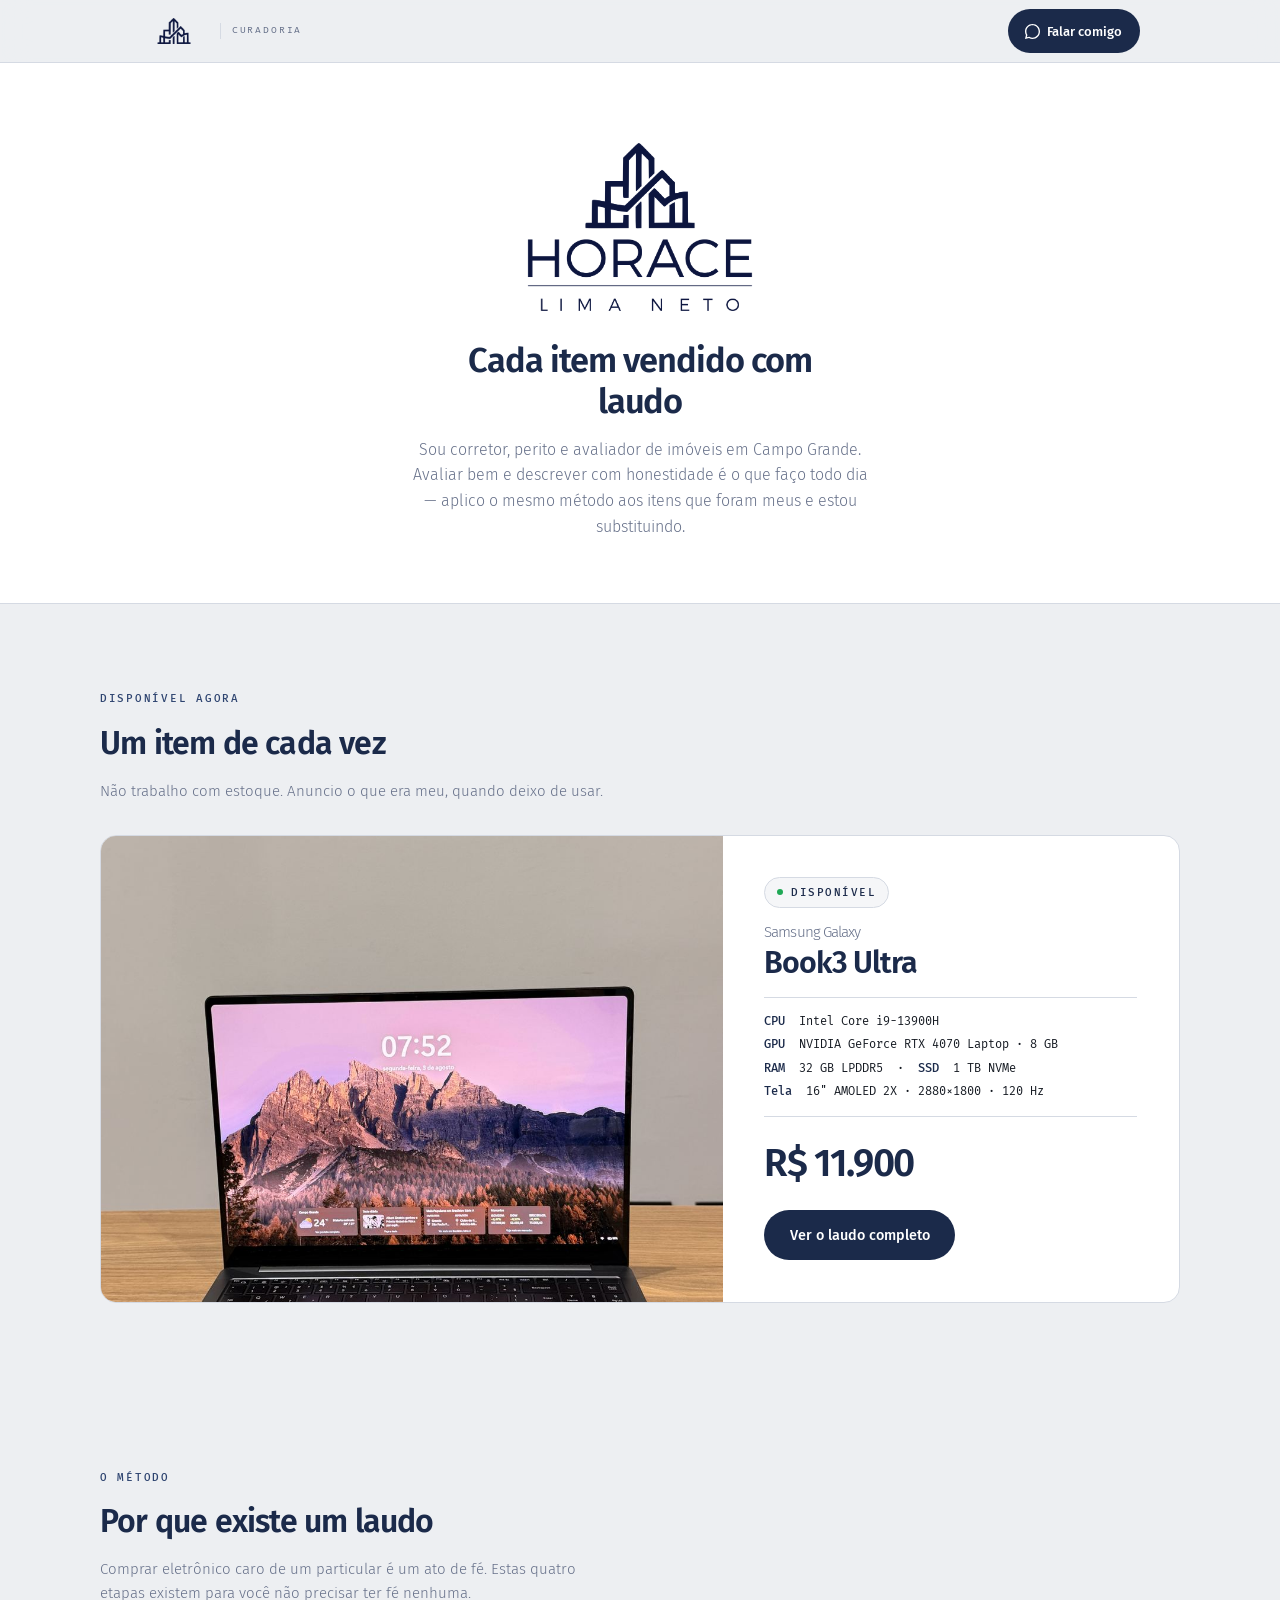
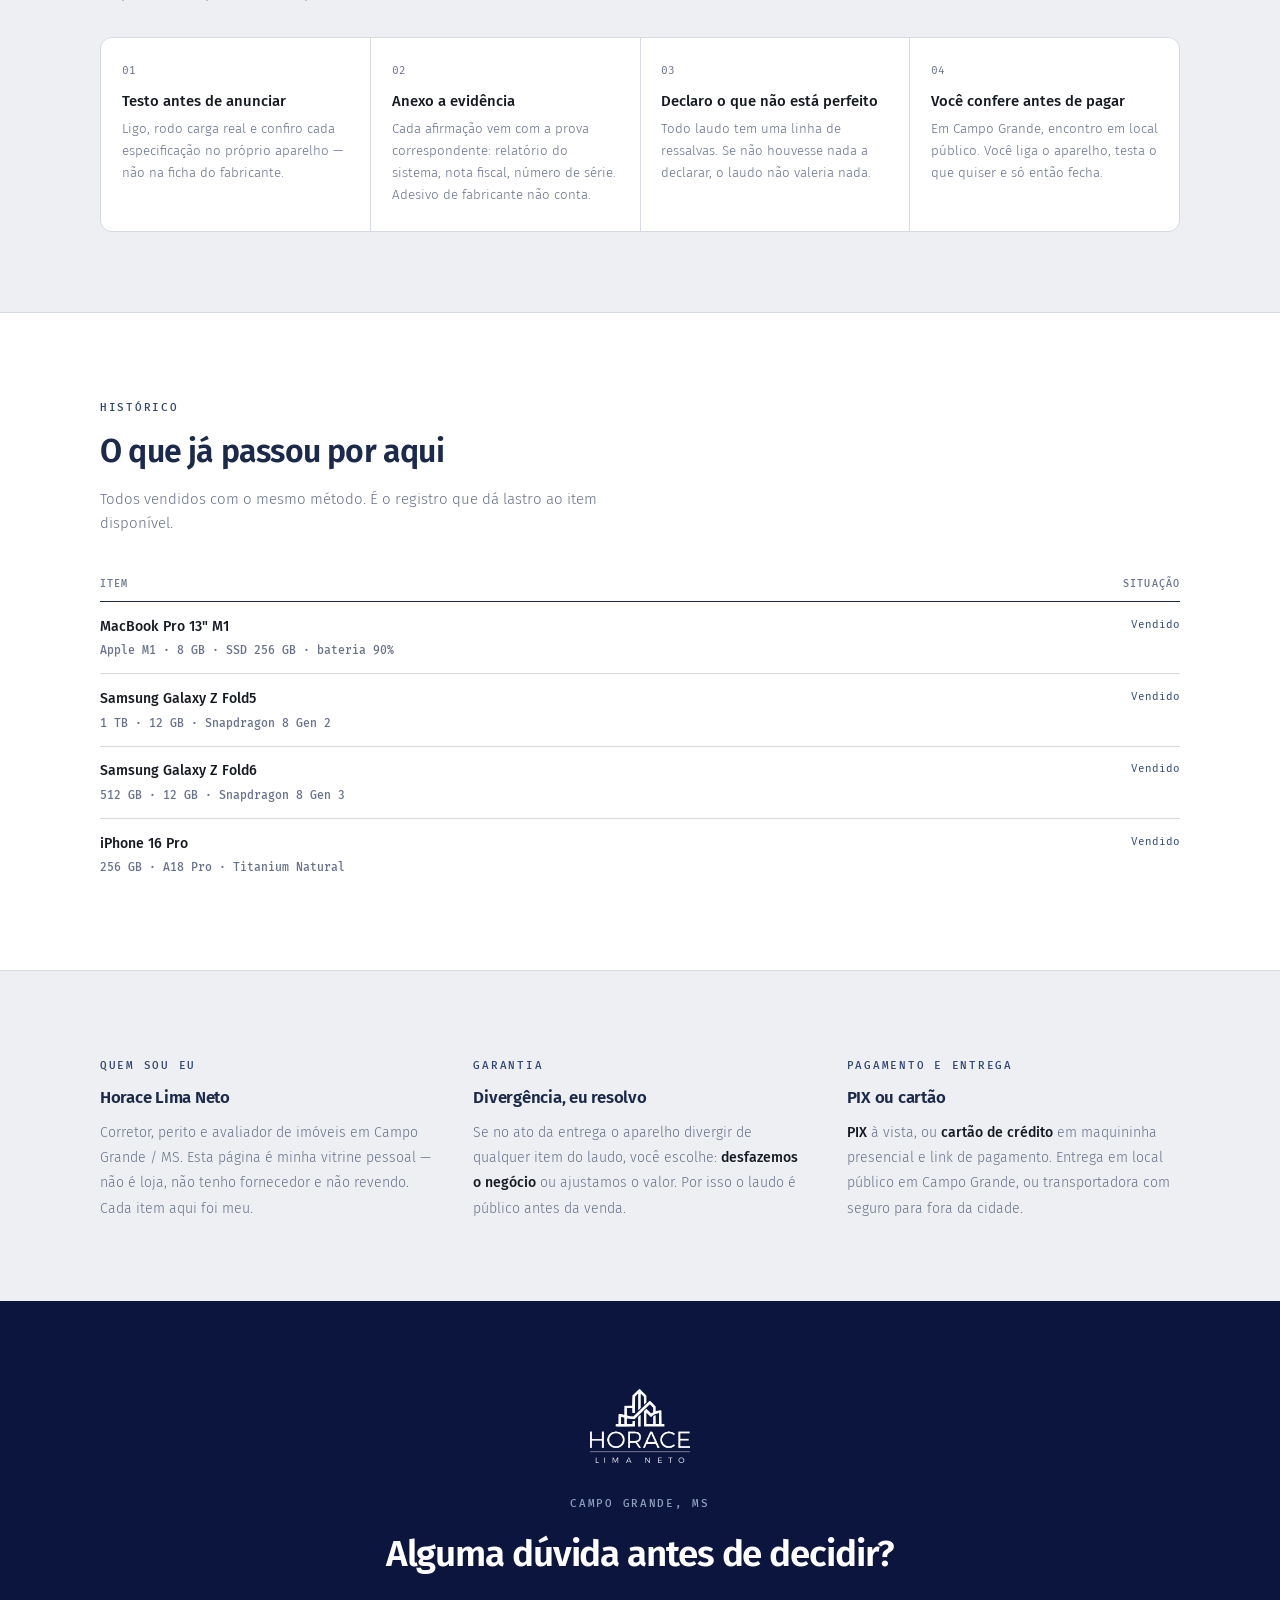
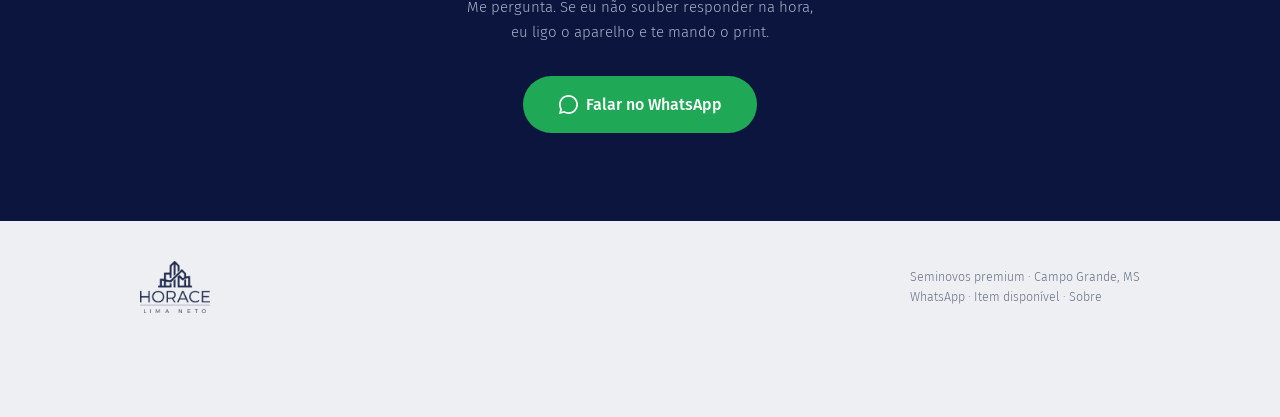
==== commit 935d227e: "Update index.html" ====
--- a/index.html
+++ b/index.html
@@ -70,7 +70,7 @@
         <b>Tela</b> &nbsp;16" AMOLED 2X · 2880×1800 · 120 Hz
       </p>
       <span class="price-row">
-        <b class="price">R$ 12.500</b>
+        <b class="price">R$ 11.900</b>
       </span>
       <a class="btn btn-navy" href="book3-ultra.html">Ver o laudo completo</a>
     </div>
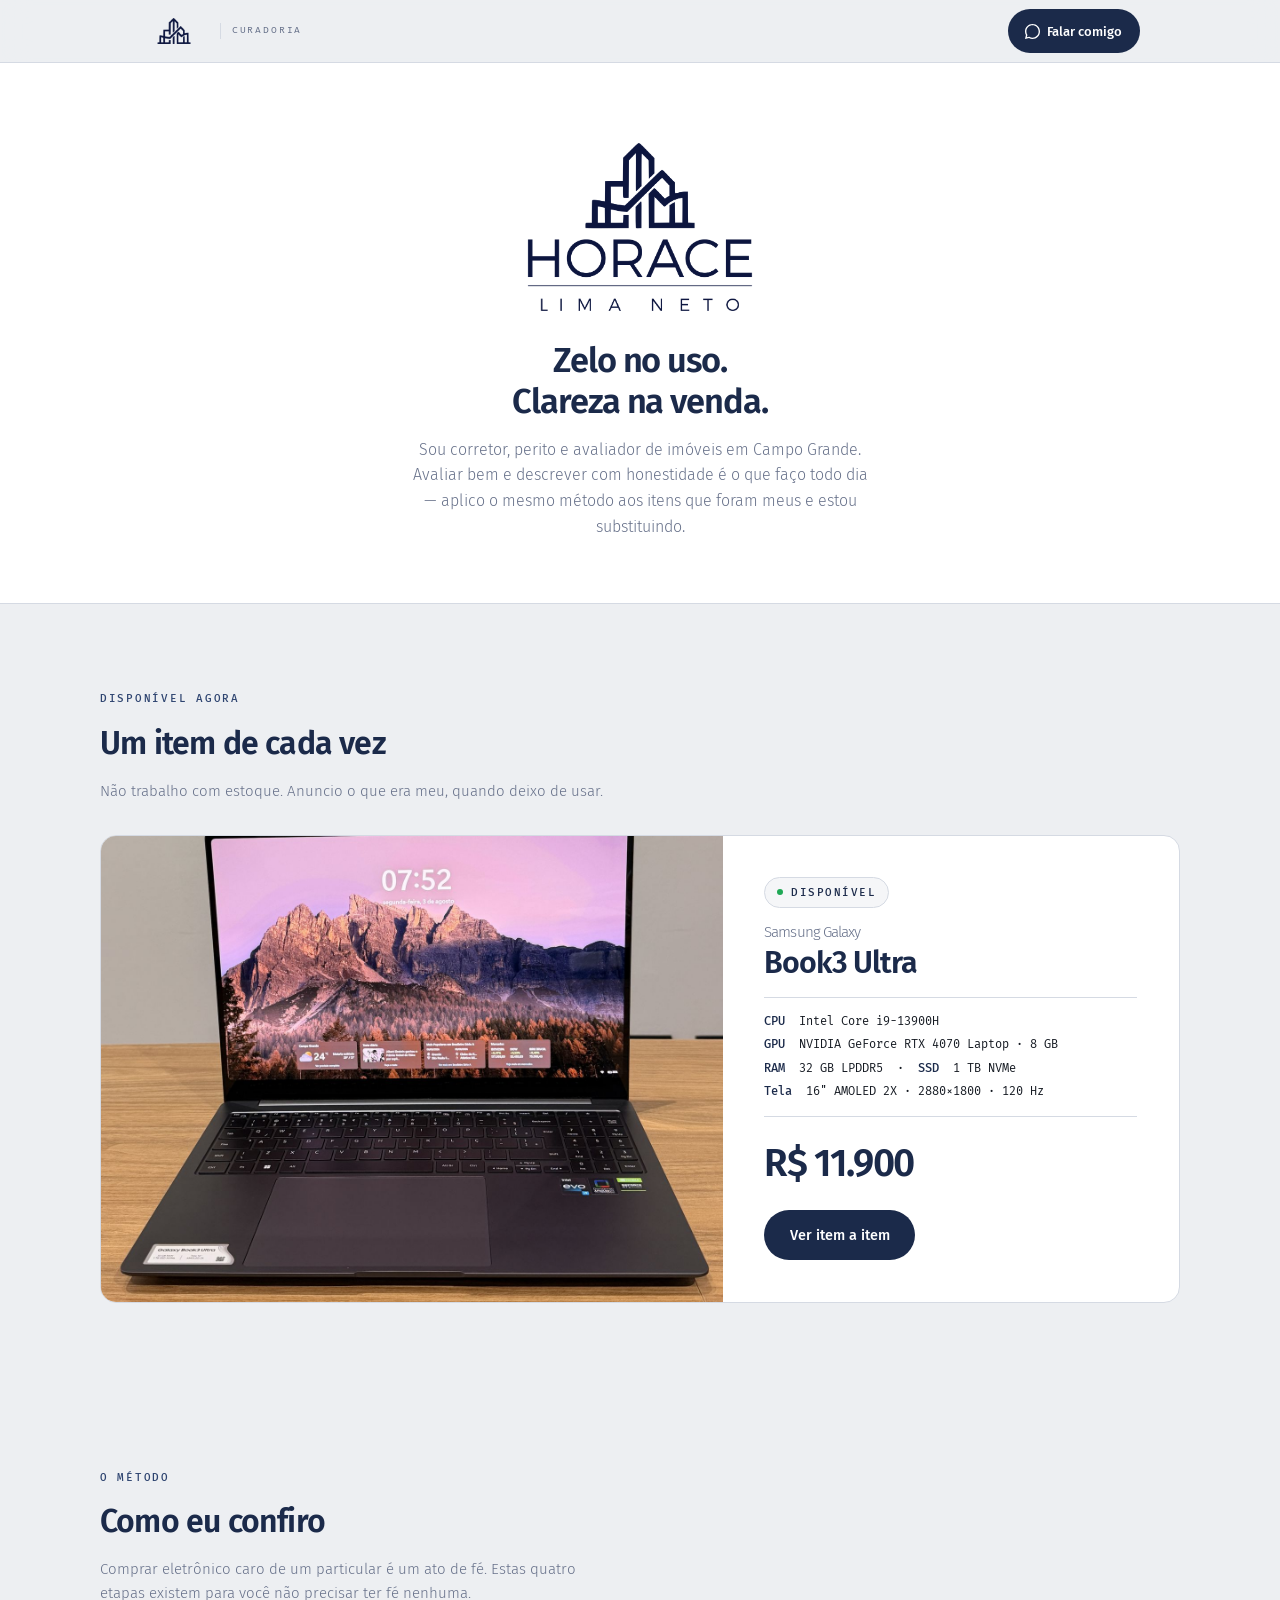
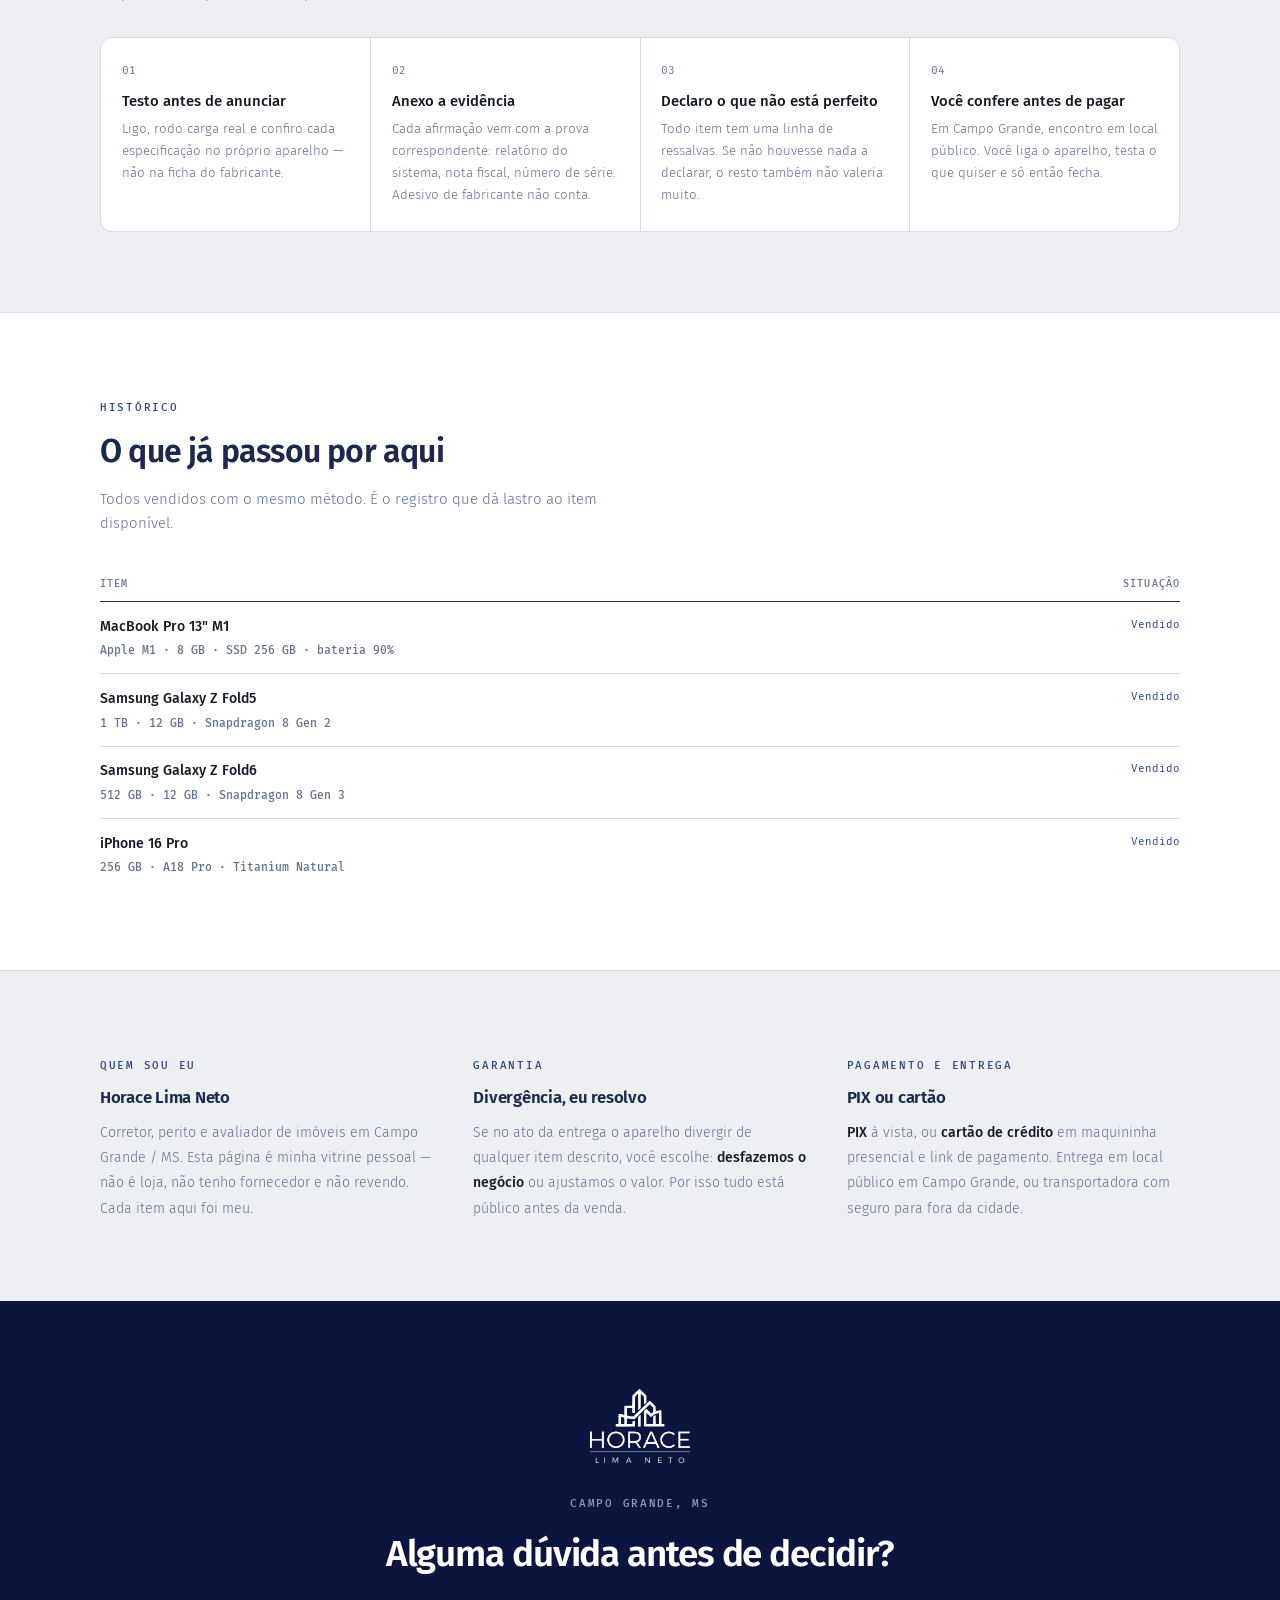
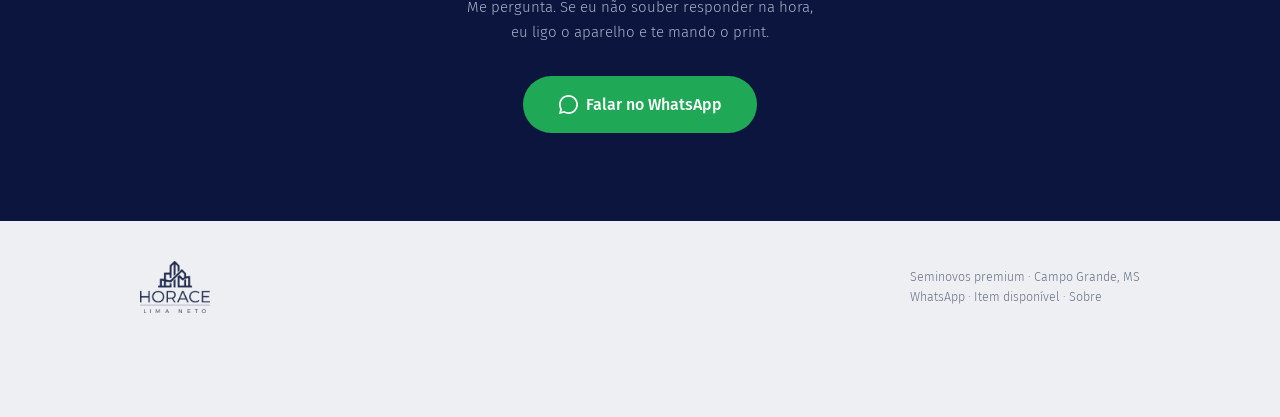
==== commit bd6e551f: "Horace Neto - Book3 Ultra" ====
--- a/index.html
+++ b/index.html
@@ -4,8 +4,8 @@
 <meta charset="UTF-8">
 <meta name="viewport" content="width=device-width, initial-scale=1.0">
 
-<title>Curadoria Horace Neto — Seminovos premium com laudo · Campo Grande, MS</title>
-<meta name="description" content="Itens premium seminovos vendidos com laudo de conservação item a item, por Horace Neto — corretor, perito e avaliador em Campo Grande, MS.">
+<title>Curadoria Horace Neto — Seminovos premium conferidos item a item · Campo Grande, MS</title>
+<meta name="description" content="Itens premium seminovos conferidos item a item, com a evidência ao lado, por Horace Neto — corretor, perito e avaliador em Campo Grande, MS.">
 <meta name="theme-color" content="#1B2A4A">
 <link rel="canonical" href="https://horaceneto.github.io/nettoshop/">
 
@@ -13,7 +13,7 @@
 <meta property="og:locale" content="pt_BR">
 <meta property="og:site_name" content="Curadoria Horace Neto">
 <meta property="og:title" content="Curadoria Horace Neto">
-<meta property="og:description" content="Seminovos premium com laudo de conservação item a item. Campo Grande, MS.">
+<meta property="og:description" content="Zelo no uso. Clareza na venda. Seminovos premium em Campo Grande, MS.">
 <meta property="og:url" content="https://horaceneto.github.io/nettoshop/">
 <meta property="og:image" content="https://horaceneto.github.io/nettoshop/og-home.jpg">
 <meta property="og:image:width" content="1200">
@@ -44,7 +44,7 @@
 
 <header class="intro">
   <img src="assets/logo-navy.png" alt="Horace Lima Neto" width="720" height="538" fetchpriority="high">
-  <h1>Cada item vendido com laudo</h1>
+  <h1>Zelo no uso.<br>Clareza na venda.</h1>
   <p>Sou corretor, perito e avaliador de imóveis em Campo Grande. Avaliar bem e descrever com honestidade é o que faço todo dia — aplico o mesmo método aos itens que foram meus e estou substituindo.</p>
 </header>
 
@@ -58,7 +58,7 @@
 
   <article class="offer">
     <a class="offer-img" href="book3-ultra.html">
-      <img src="book3-1.jpg" alt="Samsung Galaxy Book3 Ultra aberto, tela AMOLED acesa" width="640" height="480">
+      <img src="book3-hero.jpg" alt="Samsung Galaxy Book3 Ultra aberto, tela AMOLED acesa" width="640" height="480">
     </a>
     <div class="offer-txt">
       <span class="status on-white"><span class="dot"></span>Disponível</span>
@@ -72,7 +72,7 @@
       <span class="price-row">
         <b class="price">R$ 11.900</b>
       </span>
-      <a class="btn btn-navy" href="book3-ultra.html">Ver o laudo completo</a>
+      <a class="btn btn-navy" href="book3-ultra.html">Ver item a item</a>
     </div>
   </article>
 </section>
@@ -81,13 +81,13 @@
 <section class="sec wrap">
   <div class="sec-head">
     <span class="tag">O método</span>
-    <h2>Por que existe um laudo</h2>
+    <h2>Como eu confiro</h2>
     <p>Comprar eletrônico caro de um particular é um ato de fé. Estas quatro etapas existem para você não precisar ter fé nenhuma.</p>
   </div>
   <div class="method">
     <div><span class="n">01</span><b>Testo antes de anunciar</b><p>Ligo, rodo carga real e confiro cada especificação no próprio aparelho — não na ficha do fabricante.</p></div>
     <div><span class="n">02</span><b>Anexo a evidência</b><p>Cada afirmação vem com a prova correspondente: relatório do sistema, nota fiscal, número de série. Adesivo de fabricante não conta.</p></div>
-    <div><span class="n">03</span><b>Declaro o que não está perfeito</b><p>Todo laudo tem uma linha de ressalvas. Se não houvesse nada a declarar, o laudo não valeria nada.</p></div>
+    <div><span class="n">03</span><b>Declaro o que não está perfeito</b><p>Todo item tem uma linha de ressalvas. Se não houvesse nada a declarar, o resto também não valeria muito.</p></div>
     <div><span class="n">04</span><b>Você confere antes de pagar</b><p>Em Campo Grande, encontro em local público. Você liga o aparelho, testa o que quiser e só então fecha.</p></div>
   </div>
 </section>
@@ -123,7 +123,7 @@
     <div>
       <span class="tag">Garantia</span>
       <h3>Divergência, eu resolvo</h3>
-      <p>Se no ato da entrega o aparelho divergir de qualquer item do laudo, você escolhe: <strong>desfazemos o negócio</strong> ou ajustamos o valor. Por isso o laudo é público antes da venda.</p>
+      <p>Se no ato da entrega o aparelho divergir de qualquer item descrito, você escolhe: <strong>desfazemos o negócio</strong> ou ajustamos o valor. Por isso tudo está público antes da venda.</p>
     </div>
     <div>
       <span class="tag">Pagamento e entrega</span>
